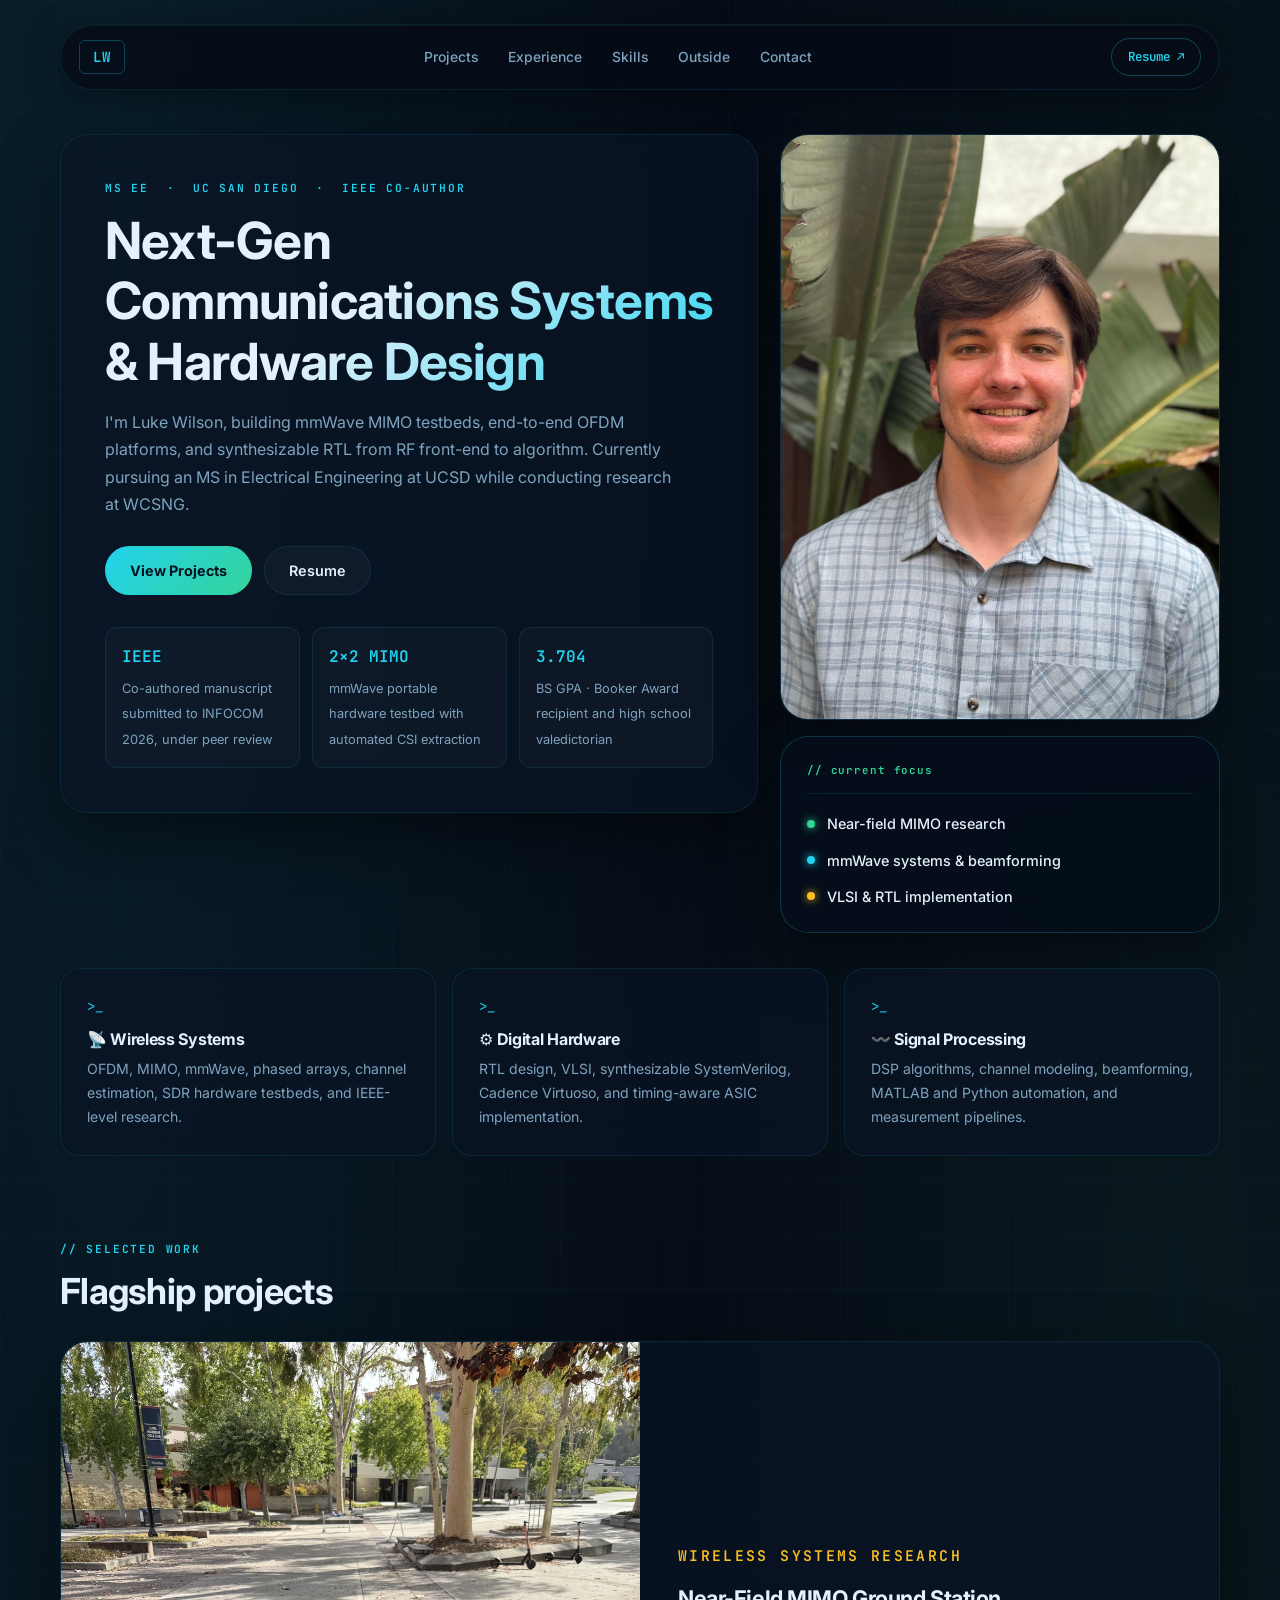
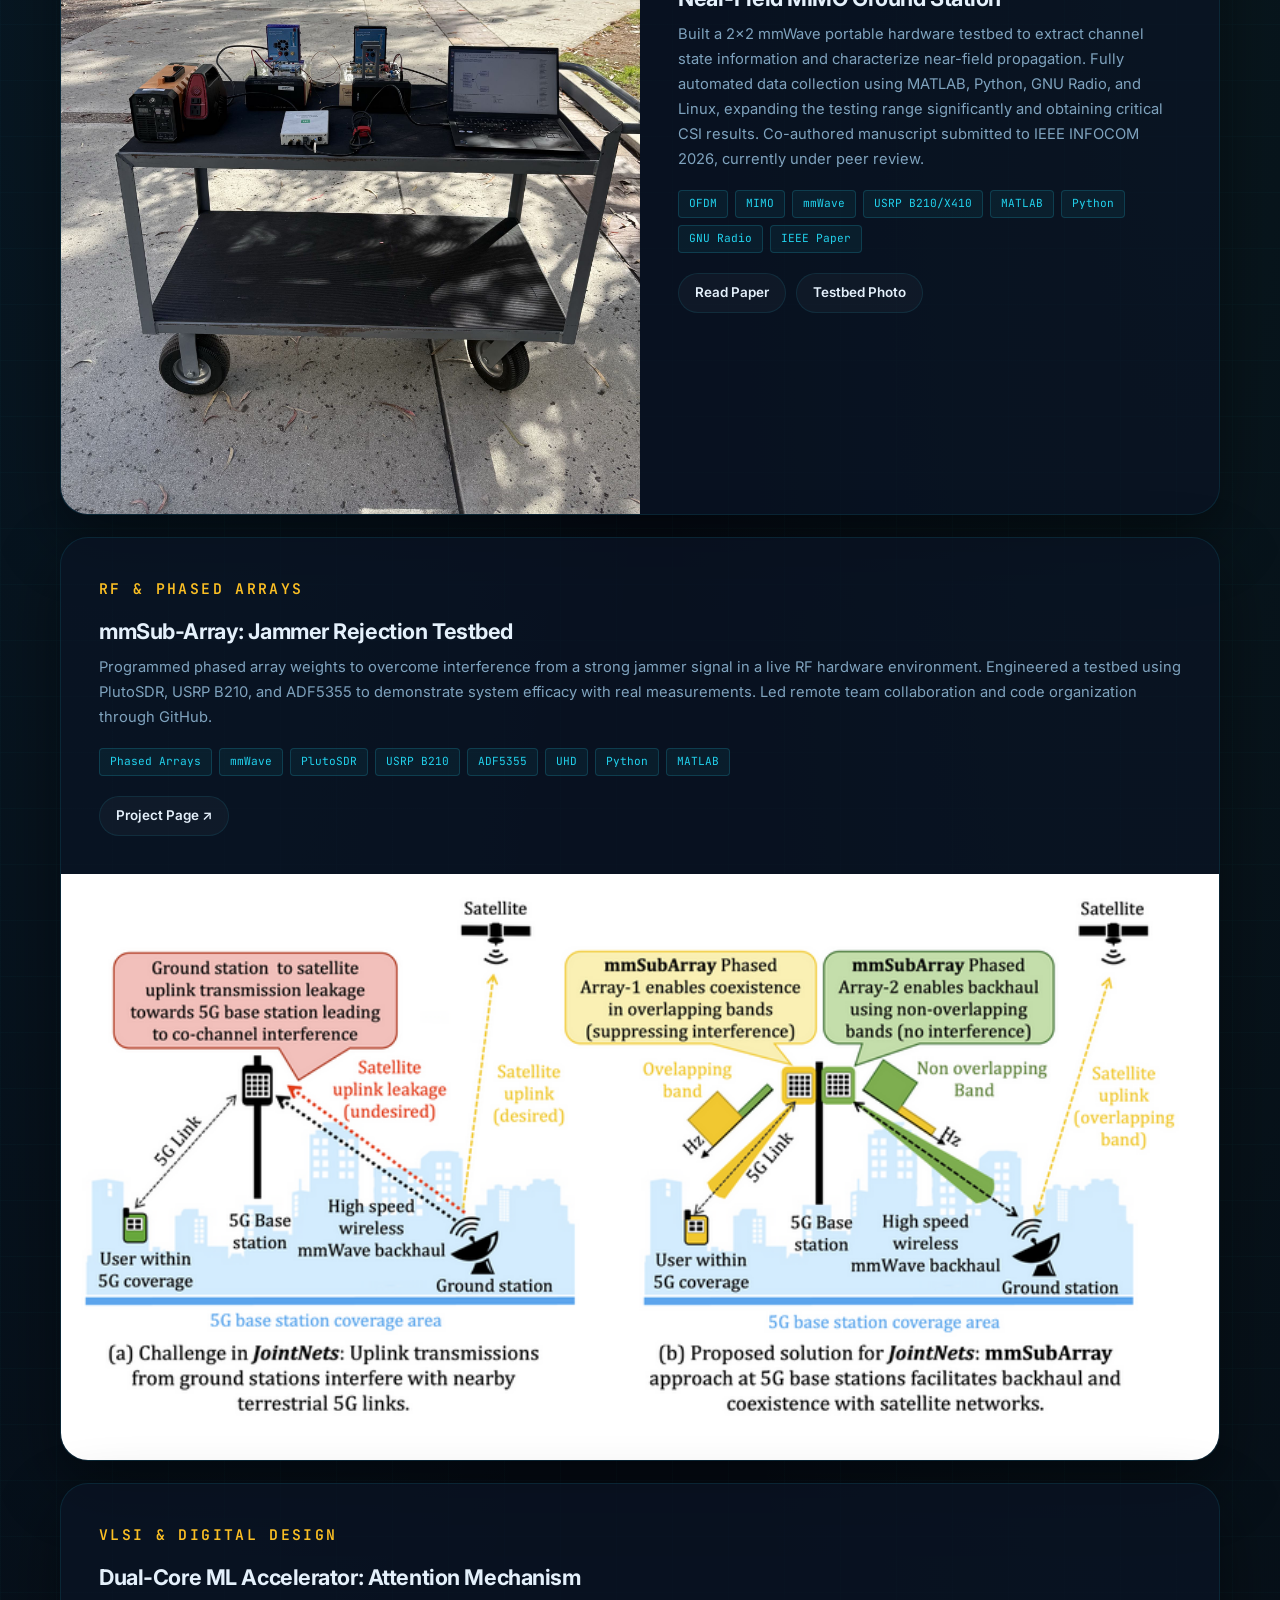
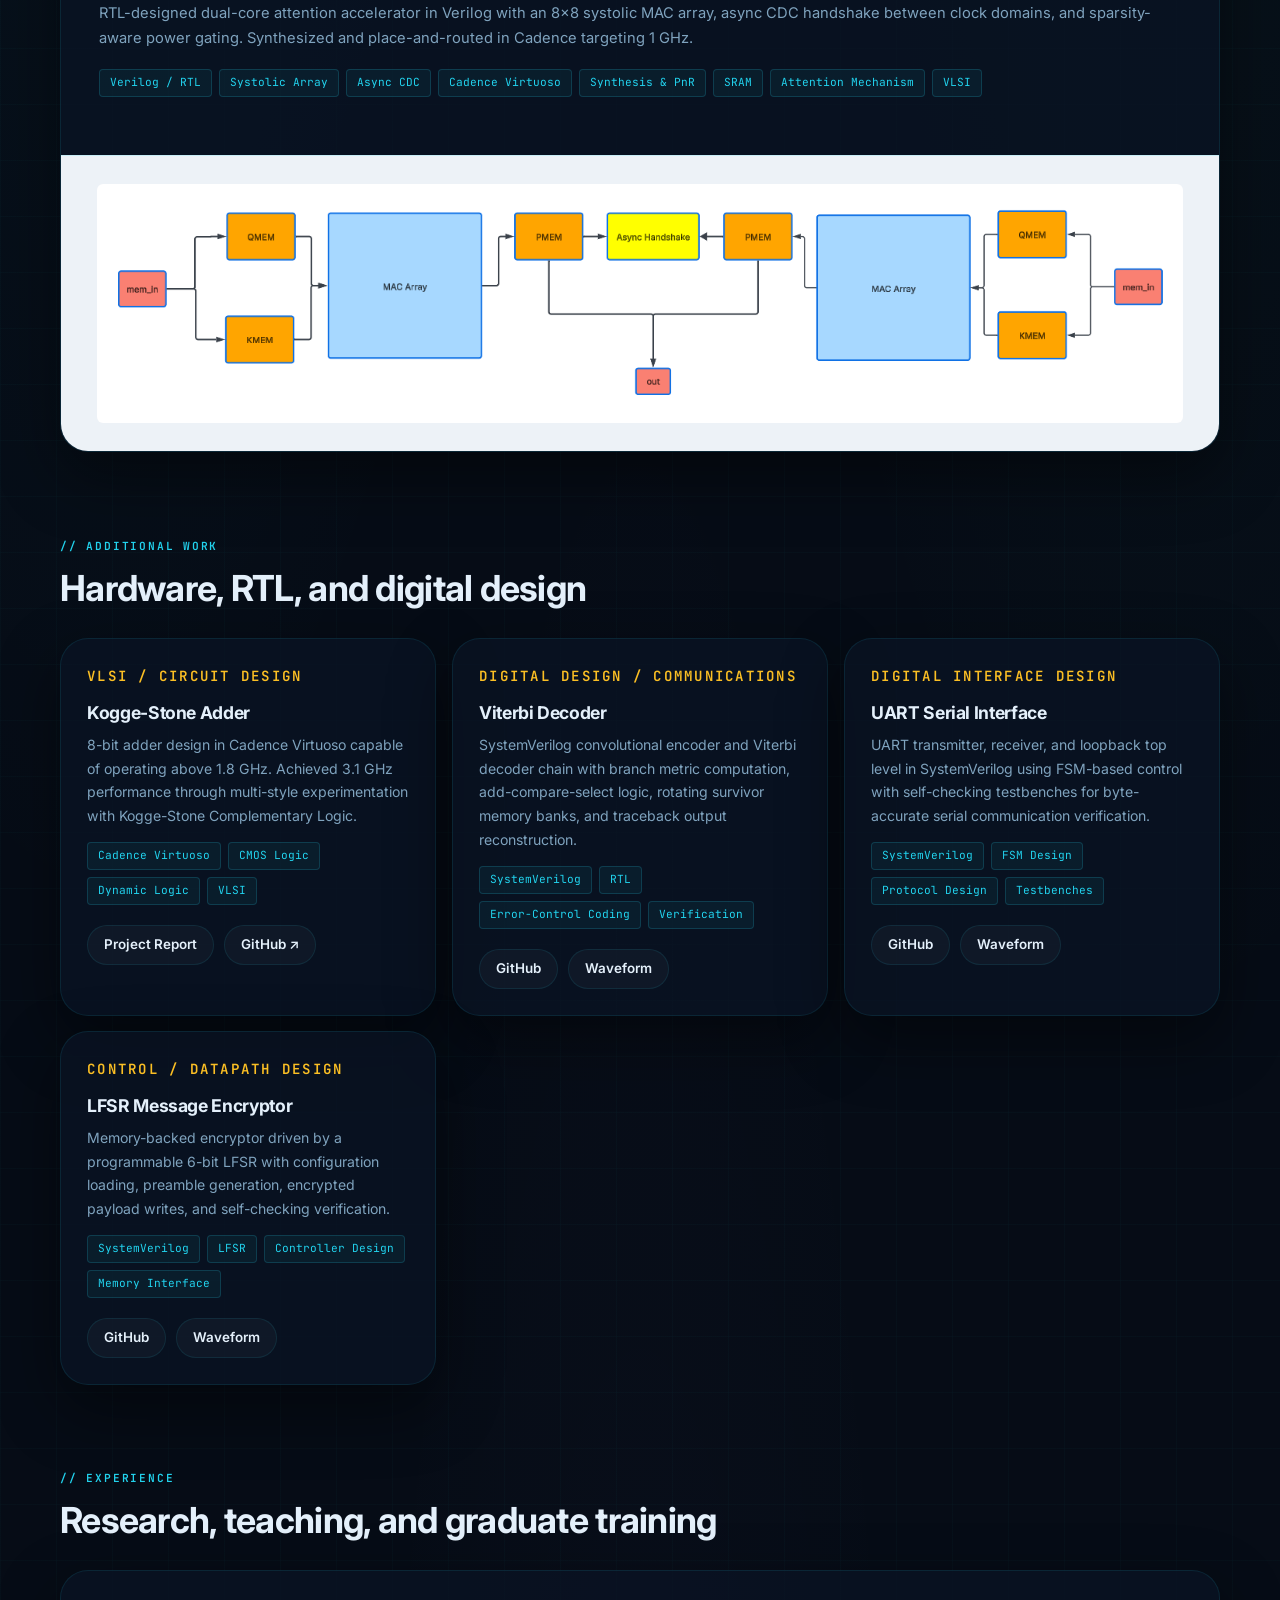
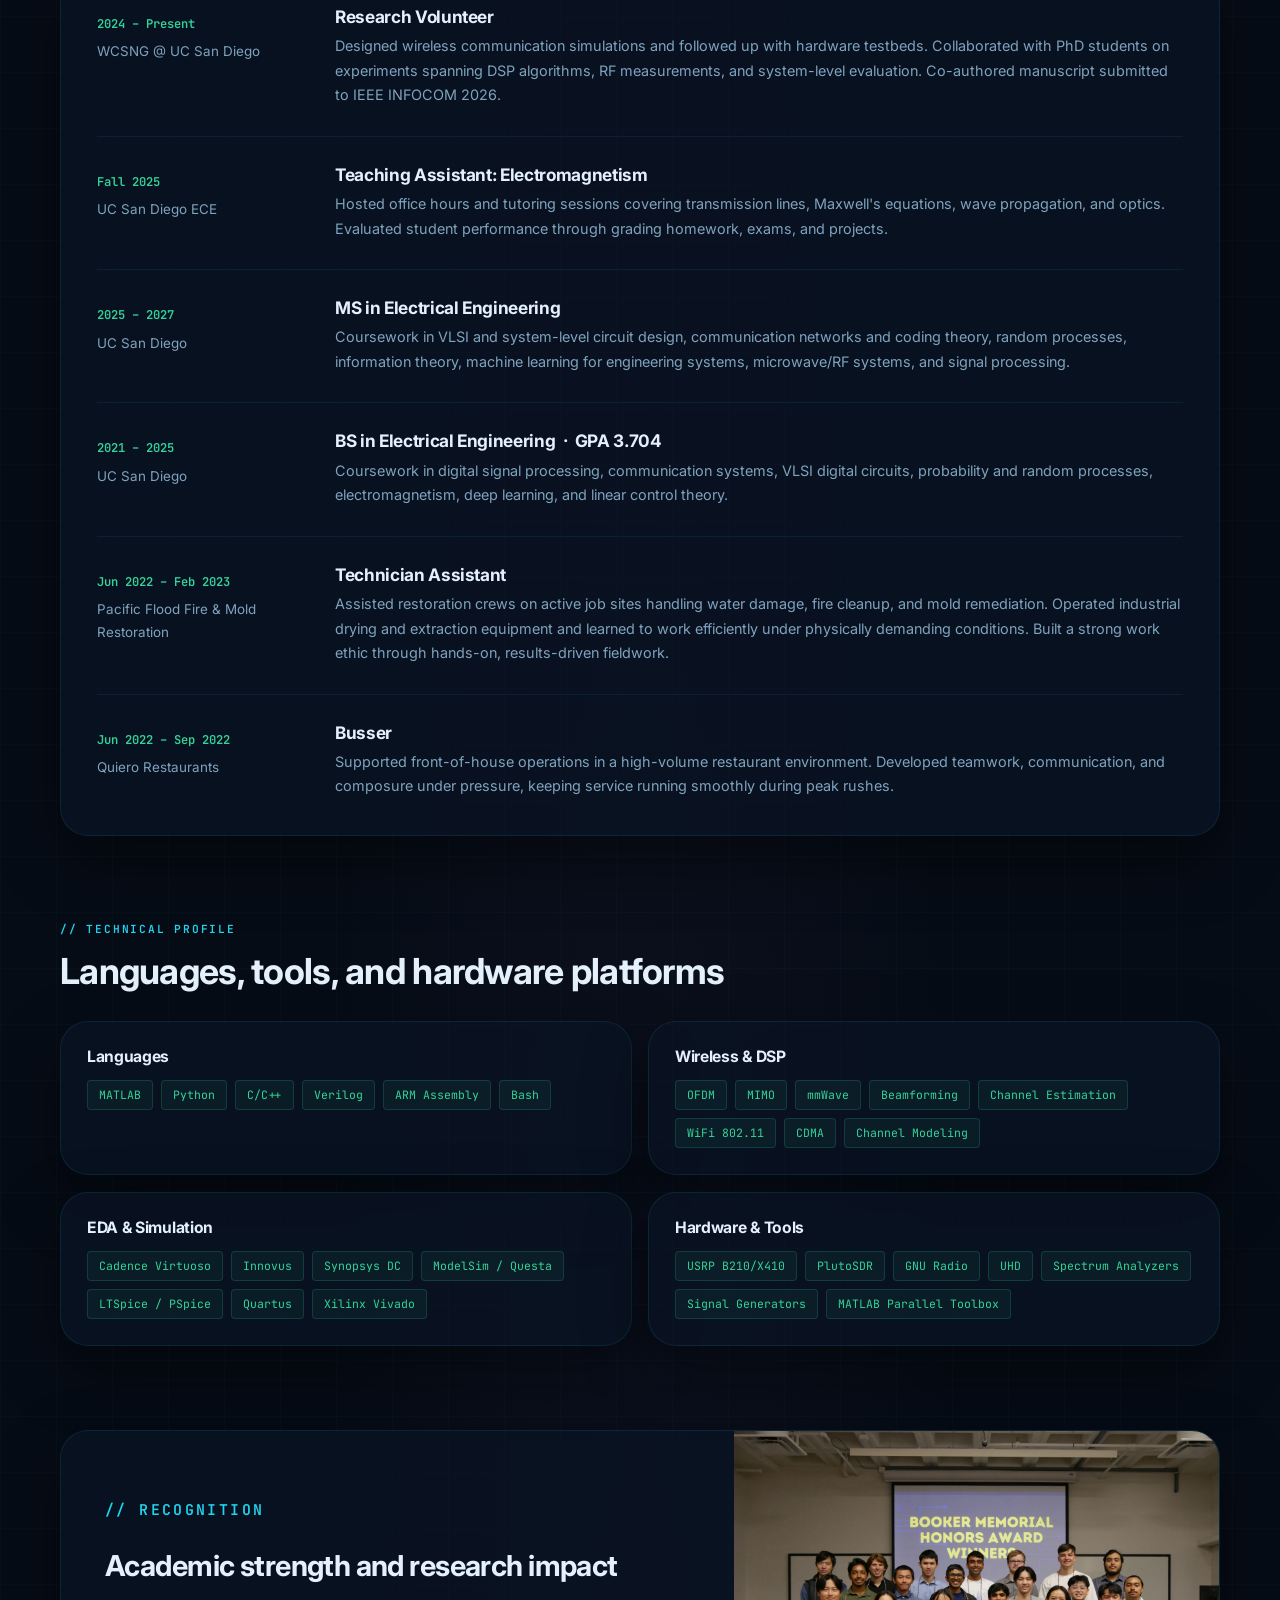
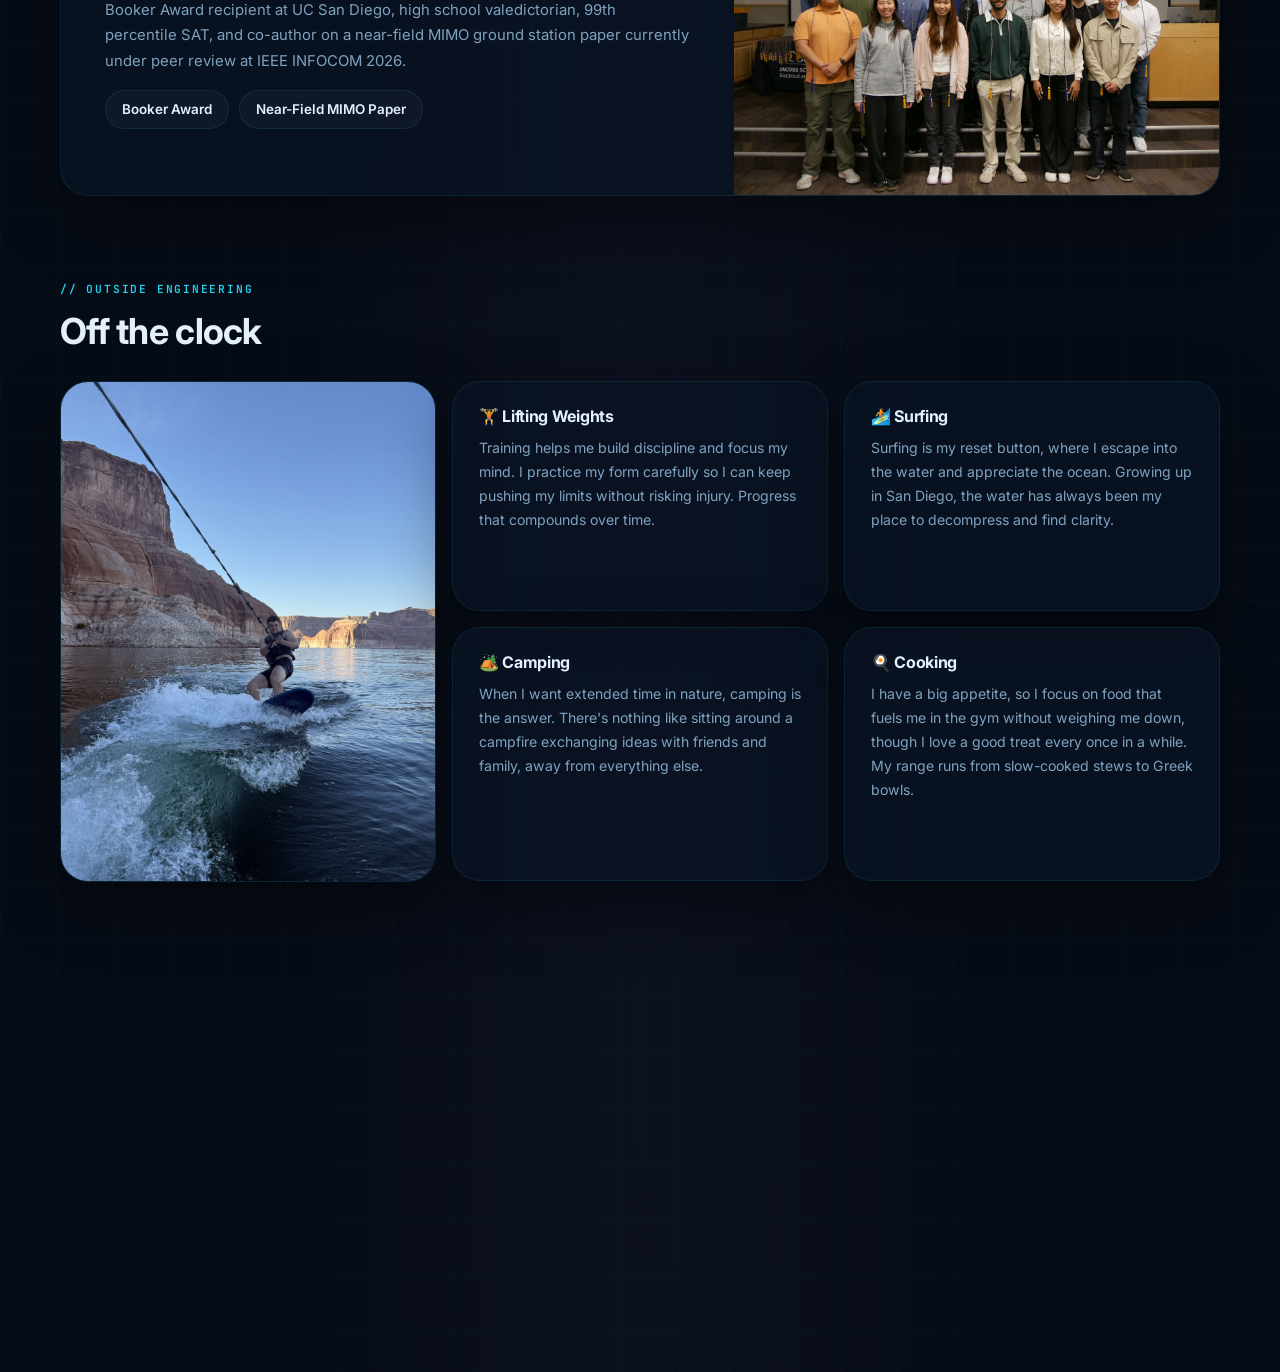
==== index.html @ 9d7f1da1 "Add emojis to hobby and focus strip section headings" ====
<!DOCTYPE html>
<html lang="en">
  <head>
    <meta charset="UTF-8" />
    <meta name="viewport" content="width=device-width, initial-scale=1.0, viewport-fit=cover" />
    <title>Luke Wilson — Wireless Systems &amp; Hardware Engineering</title>
    <meta
      name="description"
      content="Luke Wilson, MS EE at UC San Diego. Near-field MIMO research, mmWave hardware testbeds, RTL design, and IEEE INFOCOM co-author."
    />
    <!-- Open Graph / iMessage / Social preview -->
    <meta property="og:type"         content="website" />
    <meta property="og:url"          content="https://lukepwilson.github.io/" />
    <meta property="og:title"        content="Luke Wilson — Wireless Systems &amp; Hardware Engineering" />
    <meta property="og:description"  content="MS EE at UC San Diego. Near-field MIMO research, mmWave hardware testbeds, IEEE INFOCOM co-author, and RTL design." />
    <meta property="og:image"        content="https://lukepwilson.github.io/images/og-banner.png" />
    <meta property="og:image:width"  content="1200" />
    <meta property="og:image:height" content="630" />
    <meta property="og:image:alt"    content="Luke Wilson — Wireless Systems & Hardware Engineering" />
    <!-- Twitter / X card -->
    <meta name="twitter:card"        content="summary_large_image" />
    <meta name="twitter:title"       content="Luke Wilson — Wireless Systems &amp; Hardware Engineering" />
    <meta name="twitter:description" content="MS EE at UC San Diego. Near-field MIMO research, mmWave hardware testbeds, IEEE INFOCOM co-author, and RTL design." />
    <meta name="twitter:image"       content="https://lukepwilson.github.io/images/og-banner.png" />

    <link rel="preconnect" href="https://fonts.googleapis.com" />
    <link rel="preconnect" href="https://fonts.gstatic.com" crossorigin />
    <link
      href="https://fonts.googleapis.com/css2?family=Inter:wght@300;400;500;600;700;800&family=JetBrains+Mono:wght@400;500;600&display=swap"
      rel="stylesheet"
    />
    <link rel="stylesheet" href="styles.css" />
  </head>
  <body>
    <div class="page-shell">

      <!-- NAV -->
      <header class="site-header">
        <a class="brand" href="#top">LW</a>
        <nav class="site-nav" aria-label="Primary">
          <a href="#projects">Projects</a>
          <a href="#experience">Experience</a>
          <a href="#skills">Skills</a>
          <a href="#life">Outside</a>
          <a href="#contact">Contact</a>
        </nav>
        <a class="nav-cta" href="resumes/Luke-Peter-Wilson.pdf" target="_blank">Resume ↗</a>
      </header>

      <main id="top">

        <!-- HERO -->
        <section class="hero">
          <div class="hero-copy reveal reveal-left">
            <p class="eyebrow">MS EE &nbsp;·&nbsp; UC San Diego &nbsp;·&nbsp; IEEE Co-Author</p>
            <h1>Next-Gen Communications Systems &amp; Hardware Design</h1>
            <p class="hero-text">
              I'm Luke Wilson, building mmWave MIMO testbeds, end-to-end OFDM platforms,
              and synthesizable RTL from RF front-end to algorithm. Currently pursuing an
              MS in Electrical Engineering at UCSD while conducting research at WCSNG.
            </p>
            <div class="hero-actions">
              <a class="button button-primary" href="#projects">View Projects</a>
              <a class="button button-outline" href="resumes/Luke-Peter-Wilson.pdf" target="_blank">Resume</a>
            </div>
            <ul class="hero-metrics" aria-label="Highlights">
              <li>
                <strong>IEEE</strong>
                <span>Co-authored manuscript submitted to INFOCOM 2026, under peer review</span>
              </li>
              <li>
                <strong>2×2 MIMO</strong>
                <span>mmWave portable hardware testbed with automated CSI extraction</span>
              </li>
              <li>
                <strong>3.704</strong>
                <span>BS GPA · Booker Award recipient and high school valedictorian</span>
              </li>
            </ul>
          </div>

          <div class="hero-visual">
            <figure class="portrait-card reveal reveal-right">
              <img src="images/nice_headshot.jpg" alt="Luke Wilson" />
            </figure>
            <div class="hero-status-card reveal reveal-right" style="transition-delay:120ms">
              <p class="status-label">// current focus</p>
              <ul>
                <li><span class="dot dot-green"></span>Near-field MIMO research</li>
                <li><span class="dot dot-cyan"></span>mmWave systems &amp; beamforming</li>
                <li><span class="dot dot-amber"></span>VLSI &amp; RTL implementation</li>
              </ul>
            </div>
          </div>
        </section>

        <!-- FOCUS STRIP -->
        <section class="focus-strip" aria-label="Focus areas">
          <article class="reveal">
            <p class="focus-icon">&gt;_</p>
            <h3>📡 Wireless Systems</h3>
            <p>OFDM, MIMO, mmWave, phased arrays, channel estimation, SDR hardware testbeds, and IEEE-level research.</p>
          </article>
          <article class="reveal" style="transition-delay:80ms">
            <p class="focus-icon">&gt;_</p>
            <h3>⚙️ Digital Hardware</h3>
            <p>RTL design, VLSI, synthesizable SystemVerilog, Cadence Virtuoso, and timing-aware ASIC implementation.</p>
          </article>
          <article class="reveal" style="transition-delay:160ms">
            <p class="focus-icon">&gt;_</p>
            <h3>〰️ Signal Processing</h3>
            <p>DSP algorithms, channel modeling, beamforming, MATLAB and Python automation, and measurement pipelines.</p>
          </article>
        </section>

        <!-- FEATURED PROJECTS -->
        <section class="section-block" id="projects">
          <div class="section-heading reveal">
            <p class="eyebrow">// selected work</p>
            <h2>Flagship projects</h2>
          </div>

          <article class="project-featured reveal reveal-left">
            <figure class="project-media">
              <img src="images/2x2-mimo.jpg" alt="2×2 mmWave MIMO near-field ground station testbed" />
            </figure>
            <div class="project-copy">
              <p class="project-type">Wireless Systems Research</p>
              <h3>Near-Field MIMO Ground Station</h3>
              <p>
                Built a 2×2 mmWave portable hardware testbed to extract channel state
                information and characterize near-field propagation. Fully automated
                data collection using MATLAB, Python, GNU Radio, and Linux, expanding
                the testing range significantly and obtaining critical CSI results.
                Co-authored manuscript submitted to IEEE INFOCOM 2026, currently under
                peer review.
              </p>
              <ul class="tag-list">
                <li>OFDM</li>
                <li>MIMO</li>
                <li>mmWave</li>
                <li>USRP B210/X410</li>
                <li>MATLAB</li>
                <li>Python</li>
                <li>GNU Radio</li>
                <li>IEEE Paper</li>
              </ul>
              <div class="link-row">
                <a href="project_files/2508.09374v1.pdf">Read Paper</a>
                <a href="images/ofdm_testbed.jpg">Testbed Photo</a>
              </div>
            </div>
          </article>

          <article class="project-featured project-stacked reveal reveal-right">
            <div class="project-copy">
              <p class="project-type">RF &amp; Phased Arrays</p>
              <h3>mmSub-Array: Jammer Rejection Testbed</h3>
              <p>
                Programmed phased array weights to overcome interference from a strong
                jammer signal in a live RF hardware environment. Engineered a testbed
                using PlutoSDR, USRP B210, and ADF5355 to demonstrate system efficacy
                with real measurements. Led remote team collaboration and code
                organization through GitHub.
              </p>
              <ul class="tag-list">
                <li>Phased Arrays</li>
                <li>mmWave</li>
                <li>PlutoSDR</li>
                <li>USRP B210</li>
                <li>ADF5355</li>
                <li>UHD</li>
                <li>Python</li>
                <li>MATLAB</li>
              </ul>
              <div class="link-row">
                <a href="https://wcsng.ucsd.edu/mmsubarray/" target="_blank">Project Page ↗</a>
              </div>
            </div>
            <figure class="project-media">
              <img src="images/mmsubarray.png" alt="mmSub-Array phased array hardware testbed" />
            </figure>
          </article>

          <article class="project-featured project-stacked reveal reveal-left">
            <div class="project-copy">
              <p class="project-type">VLSI &amp; Digital Design</p>
              <h3>Dual-Core ML Accelerator: Attention Mechanism</h3>
              <p>
                RTL-designed dual-core attention accelerator in Verilog with an 8×8 systolic
                MAC array, async CDC handshake between clock domains, and sparsity-aware power
                gating. Synthesized and place-and-routed in Cadence targeting 1 GHz.
              </p>
              <ul class="tag-list">
                <li>Verilog / RTL</li>
                <li>Systolic Array</li>
                <li>Async CDC</li>
                <li>Cadence Virtuoso</li>
                <li>Synthesis &amp; PnR</li>
                <li>SRAM</li>
                <li>Attention Mechanism</li>
                <li>VLSI</li>
              </ul>
            </div>
            <figure class="project-media diagram">
              <img src="images/ml-accel-flow.png" alt="Dual-core ML accelerator block diagram showing MAC arrays, QMEM, KMEM, PMEM, and async handshake CDC" />
            </figure>
          </article>
        </section>

        <!-- MORE PROJECTS -->
        <section class="section-block" id="other-projects">
          <div class="section-heading reveal">
            <p class="eyebrow">// additional work</p>
            <h2>Hardware, RTL, and digital design</h2>
          </div>
          <div class="project-grid">

            <article class="project-card reveal">
              <p class="project-type">VLSI / Circuit Design</p>
              <h3>Kogge-Stone Adder</h3>
              <p>
                8-bit adder design in Cadence Virtuoso capable of operating above
                1.8 GHz. Achieved 3.1 GHz performance through multi-style
                experimentation with Kogge-Stone Complementary Logic.
              </p>
              <ul class="tag-list">
                <li>Cadence Virtuoso</li>
                <li>CMOS Logic</li>
                <li>Dynamic Logic</li>
                <li>VLSI</li>
              </ul>
              <div class="link-row">
                <a href="project_files/Project_report_ece165.pdf">Project Report</a>
                <a href="https://github.com/lukepwilson/ks-adder">GitHub ↗</a>
              </div>
            </article>

            <article class="project-card reveal" style="transition-delay:40ms">
              <p class="project-type">Digital Design / Communications</p>
              <h3>Viterbi Decoder</h3>
              <p>
                SystemVerilog convolutional encoder and Viterbi decoder chain with
                branch metric computation, add-compare-select logic, rotating
                survivor memory banks, and traceback output reconstruction.
              </p>
              <ul class="tag-list">
                <li>SystemVerilog</li>
                <li>RTL</li>
                <li>Error-Control Coding</li>
                <li>Verification</li>
              </ul>
              <div class="link-row">
                <a href="https://github.com/lukepwilson/Viterbi-Decoder">GitHub</a>
                <a href="images/viterbi_decoder_waveform.png">Waveform</a>
              </div>
            </article>

            <article class="project-card reveal">
              <p class="project-type">Digital Interface Design</p>
              <h3>UART Serial Interface</h3>
              <p>
                UART transmitter, receiver, and loopback top level in SystemVerilog
                using FSM-based control with self-checking testbenches for
                byte-accurate serial communication verification.
              </p>
              <ul class="tag-list">
                <li>SystemVerilog</li>
                <li>FSM Design</li>
                <li>Protocol Design</li>
                <li>Testbenches</li>
              </ul>
              <div class="link-row">
                <a href="https://github.com/lukepwilson/UART-project">GitHub</a>
                <a href="images/uart_serial_interface_waveform.png">Waveform</a>
              </div>
            </article>

            <article class="project-card reveal" style="transition-delay:80ms">
              <p class="project-type">Control / Datapath Design</p>
              <h3>LFSR Message Encryptor</h3>
              <p>
                Memory-backed encryptor driven by a programmable 6-bit LFSR with
                configuration loading, preamble generation, encrypted payload
                writes, and self-checking verification.
              </p>
              <ul class="tag-list">
                <li>SystemVerilog</li>
                <li>LFSR</li>
                <li>Controller Design</li>
                <li>Memory Interface</li>
              </ul>
              <div class="link-row">
                <a href="https://github.com/lukepwilson/lsfr-message-encryptor">GitHub</a>
                <a href="images/lfsr_message_encryptor_waveform.png">Waveform</a>
              </div>
            </article>

          </div>
        </section>

        <!-- EXPERIENCE -->
        <section class="section-block" id="experience">
          <div class="section-heading reveal">
            <p class="eyebrow">// experience</p>
            <h2>Research, teaching, and graduate training</h2>
          </div>
          <div class="timeline-card reveal">

            <article class="timeline-item">
              <div class="timeline-meta">
                <span class="date-badge">2024 – Present</span>
                <p>WCSNG @ UC San Diego</p>
              </div>
              <div class="timeline-body">
                <h3>Research Volunteer</h3>
                <p>
                  Designed wireless communication simulations and followed up with
                  hardware testbeds. Collaborated with PhD students on experiments
                  spanning DSP algorithms, RF measurements, and system-level
                  evaluation. Co-authored manuscript submitted to IEEE INFOCOM 2026.
                </p>
              </div>
            </article>

            <article class="timeline-item">
              <div class="timeline-meta">
                <span class="date-badge">Fall 2025</span>
                <p>UC San Diego ECE</p>
              </div>
              <div class="timeline-body">
                <h3>Teaching Assistant: Electromagnetism</h3>
                <p>
                  Hosted office hours and tutoring sessions covering transmission
                  lines, Maxwell's equations, wave propagation, and optics. Evaluated
                  student performance through grading homework, exams, and projects.
                </p>
              </div>
            </article>

            <article class="timeline-item">
              <div class="timeline-meta">
                <span class="date-badge">2025 – 2027</span>
                <p>UC San Diego</p>
              </div>
              <div class="timeline-body">
                <h3>MS in Electrical Engineering</h3>
                <p>
                  Coursework in VLSI and system-level circuit design, communication
                  networks and coding theory, random processes, information theory,
                  machine learning for engineering systems, microwave/RF systems,
                  and signal processing.
                </p>
              </div>
            </article>

            <article class="timeline-item">
              <div class="timeline-meta">
                <span class="date-badge">2021 – 2025</span>
                <p>UC San Diego</p>
              </div>
              <div class="timeline-body">
                <h3>BS in Electrical Engineering &nbsp;·&nbsp; GPA 3.704</h3>
                <p>
                  Coursework in digital signal processing, communication systems,
                  VLSI digital circuits, probability and random processes,
                  electromagnetism, deep learning, and linear control theory.
                </p>
              </div>
            </article>

            <article class="timeline-item">
              <div class="timeline-meta">
                <span class="date-badge">Jun 2022 – Feb 2023</span>
                <p>Pacific Flood Fire &amp; Mold Restoration</p>
              </div>
              <div class="timeline-body">
                <h3>Technician Assistant</h3>
                <p>
                  Assisted restoration crews on active job sites handling water
                  damage, fire cleanup, and mold remediation. Operated industrial
                  drying and extraction equipment and learned to work efficiently
                  under physically demanding conditions. Built a strong work ethic
                  through hands-on, results-driven fieldwork.
                </p>
              </div>
            </article>

            <article class="timeline-item">
              <div class="timeline-meta">
                <span class="date-badge">Jun 2022 – Sep 2022</span>
                <p>Quiero Restaurants</p>
              </div>
              <div class="timeline-body">
                <h3>Busser</h3>
                <p>
                  Supported front-of-house operations in a high-volume restaurant
                  environment. Developed teamwork, communication, and composure
                  under pressure, keeping service running smoothly during peak
                  rushes.
                </p>
              </div>
            </article>

          </div>
        </section>

        <!-- SKILLS -->
        <section class="section-block" id="skills">
          <div class="section-heading reveal">
            <p class="eyebrow">// technical profile</p>
            <h2>Languages, tools, and hardware platforms</h2>
          </div>
          <div class="skills-grid">

            <article class="skill-card reveal">
              <h3>Languages</h3>
              <div class="skill-tags">
                <span>MATLAB</span>
                <span>Python</span>
                <span>C/C++</span>
                <span>Verilog</span>
                <span>ARM Assembly</span>
                <span>Bash</span>
              </div>
            </article>

            <article class="skill-card reveal" style="transition-delay:80ms">
              <h3>Wireless &amp; DSP</h3>
              <div class="skill-tags">
                <span>OFDM</span>
                <span>MIMO</span>
                <span>mmWave</span>
                <span>Beamforming</span>
                <span>Channel Estimation</span>
                <span>WiFi 802.11</span>
                <span>CDMA</span>
                <span>Channel Modeling</span>
              </div>
            </article>

            <article class="skill-card reveal">
              <h3>EDA &amp; Simulation</h3>
              <div class="skill-tags">
                <span>Cadence Virtuoso</span>
                <span>Innovus</span>
                <span>Synopsys DC</span>
                <span>ModelSim / Questa</span>
                <span>LTSpice / PSpice</span>
                <span>Quartus</span>
                <span>Xilinx Vivado</span>
              </div>
            </article>

            <article class="skill-card reveal" style="transition-delay:80ms">
              <h3>Hardware &amp; Tools</h3>
              <div class="skill-tags">
                <span>USRP B210/X410</span>
                <span>PlutoSDR</span>
                <span>GNU Radio</span>
                <span>UHD</span>
                <span>Spectrum Analyzers</span>
                <span>Signal Generators</span>
                <span>MATLAB Parallel Toolbox</span>
              </div>
            </article>

          </div>
        </section>

        <!-- CREDENTIALS -->
        <section class="section-block">
          <div class="credentials-card reveal">
            <div class="credentials-copy">
              <p class="eyebrow">// recognition</p>
              <h2>Academic strength and research impact</h2>
              <p>
                Booker Award recipient at UC San Diego, high school valedictorian,
                99th percentile SAT, and co-author on a near-field MIMO ground station
                paper currently under peer review at IEEE INFOCOM 2026.
              </p>
              <div class="link-row">
                <a href="https://www.ece.ucsd.edu/undergraduate/booker-award">Booker Award</a>
                <a href="project_files/2508.09374v1.pdf">Near-Field MIMO Paper</a>
              </div>
            </div>
            <figure class="credentials-image">
              <img src="images/booker_award.jpg" alt="Luke Wilson receiving the Booker Award" />
            </figure>
          </div>
        </section>

        <!-- OUTSIDE -->
        <section class="section-block" id="life">
          <div class="section-heading reveal">
            <p class="eyebrow">// outside engineering</p>
            <h2>Off the clock</h2>
          </div>
          <div class="life-grid">
            <article class="life-card life-card-image reveal">
              <img src="images/photo_having_fun.jpg" alt="Luke Wilson outside the lab" />
            </article>
            <article class="life-card reveal">
              <h3>🏋️ Lifting Weights</h3>
              <p>
                Training helps me build discipline and focus my mind. I practice
                my form carefully so I can keep pushing my limits without risking
                injury. Progress that compounds over time.
              </p>
            </article>
            <article class="life-card reveal" style="transition-delay:60ms">
              <h3>🏄 Surfing</h3>
              <p>
                Surfing is my reset button, where I escape into the water and
                appreciate the ocean. Growing up in San Diego, the water has
                always been my place to decompress and find clarity.
              </p>
            </article>
            <article class="life-card reveal">
              <h3>🏕️ Camping</h3>
              <p>
                When I want extended time in nature, camping is the answer.
                There's nothing like sitting around a campfire exchanging ideas
                with friends and family, away from everything else.
              </p>
            </article>
            <article class="life-card reveal" style="transition-delay:60ms">
              <h3>🍳 Cooking</h3>
              <p>
                I have a big appetite, so I focus on food that fuels me in the
                gym without weighing me down, though I love a good treat every
                once in a while. My range runs from slow-cooked stews to Greek bowls.
              </p>
            </article>
          </div>
        </section>

        <!-- CONTACT -->
        <section class="section-block" id="contact">
          <div class="contact-card reveal">
            <div class="contact-copy">
              <p class="eyebrow">// contact</p>
              <h2>Let's build next-generation wireless hardware.</h2>
              <p>
                Looking for opportunities in wireless systems, RF, digital design,
                RTL, and verification. Open to research roles, internships, and
                full-time positions.
              </p>
            </div>
            <div class="contact-links">
              <a href="mailto:lukepeterwilson26@gmail.com">lukepeterwilson26@gmail.com</a>
              <a href="https://github.com/lukepwilson" target="_blank">GitHub ↗</a>
              <a href="https://www.linkedin.com/in/luke-wilson-33718b238/" target="_blank">LinkedIn ↗</a>
            </div>
          </div>
        </section>

      </main>
    </div>

    <script>
      // Open all non-anchor links in a new tab
      document.querySelectorAll('a[href]').forEach((a) => {
        if (!a.getAttribute('href').startsWith('#')) {
          a.setAttribute('target', '_blank');
          a.setAttribute('rel', 'noopener noreferrer');
        }
      });
    </script>

    <script>
      // Respect prefers-reduced-motion
      const prefersReduced = window.matchMedia('(prefers-reduced-motion: reduce)').matches;
      if (prefersReduced) {
        document.querySelectorAll('.reveal').forEach((el) => el.classList.add('visible'));
      } else {
        const obs = new IntersectionObserver(
          (entries) => {
            entries.forEach((e) => {
              if (e.isIntersecting) {
                e.target.classList.add('visible');
                obs.unobserve(e.target);
              }
            });
          },
          { threshold: 0.07, rootMargin: '0px 0px -40px 0px' }
        );
        document.querySelectorAll('.reveal').forEach((el) => obs.observe(el));
      }
    </script>
  </body>
</html>
---- styles.css ----
/* ============================================================
   DESIGN TOKENS
   ============================================================ */
:root {
  --bg:             #060c16;
  --bg-alt:         #080f1c;
  --surface:        rgba(11, 20, 36, 0.72);
  --surface-raised: rgba(14, 26, 48, 0.92);
  --border:         rgba(34, 211, 238, 0.1);
  --border-hover:   rgba(34, 211, 238, 0.3);
  --text:           #e4f0fb;
  --muted:          #7fa3be;
  --cyan:           #22d3ee;
  --green:          #34d399;
  --amber:          #fbbf24;
  --radius-xl:      28px;
  --radius-lg:      20px;
  --radius-md:      12px;
  --shadow:         0 24px 64px rgba(0, 0, 0, 0.45);
  --glow-cyan:      0 0 28px rgba(34, 211, 238, 0.18);
}

/* ============================================================
   BASE
   ============================================================ */
*, *::before, *::after { box-sizing: border-box; margin: 0; padding: 0; }

html {
  scroll-behavior: smooth;
  /* iOS Safari smooth scroll support */
  -webkit-overflow-scrolling: touch;
  overflow-x: hidden;          /* prevent horizontal bleed from reveal animations */
}

body {
  color: var(--text);
  font-family: 'Inter', 'Segoe UI', system-ui, sans-serif;
  font-size: 16px;
  line-height: 1.6;
  background-color: var(--bg);
  background-image:
    linear-gradient(rgba(34, 211, 238, 0.022) 1px, transparent 1px),
    linear-gradient(90deg, rgba(34, 211, 238, 0.022) 1px, transparent 1px),
    radial-gradient(ellipse at 8% 0%,   rgba(34, 211, 238, 0.09) 0%, transparent 38%),
    radial-gradient(ellipse at 92% 18%, rgba(52, 211, 153, 0.06) 0%, transparent 32%),
    radial-gradient(ellipse at 50% 96%, rgba(167, 139, 250, 0.04) 0%, transparent 38%);
  background-size: 56px 56px, 56px 56px, 100% 100%, 100% 100%, 100% 100%;
  min-height: 100vh;
  min-height: 100dvh;
  /* iPhone: disable callout and highlight on tap */
  -webkit-tap-highlight-color: transparent;
  -webkit-touch-callout: none;
  overflow-x: hidden;
}

img { display: block; max-width: 100%; }
a   { color: inherit; text-decoration: none; }

/* ============================================================
   LAYOUT
   ============================================================ */
.page-shell {
  width: min(1160px, calc(100% - 32px));
  margin: 0 auto;
  padding: 24px 0 88px;
  /* iPhone notch / Dynamic Island safe areas */
  padding-left: max(0px, env(safe-area-inset-left));
  padding-right: max(0px, env(safe-area-inset-right));
  padding-bottom: max(88px, calc(88px + env(safe-area-inset-bottom)));
}

.section-block { margin-bottom: 84px; }

/* ============================================================
   SCROLL REVEAL
   ============================================================ */
.reveal {
  opacity: 0;
  transform: translateY(32px) scale(0.97);
  transition: opacity 0.6s cubic-bezier(0.22, 1, 0.36, 1),
              transform 0.6s cubic-bezier(0.22, 1, 0.36, 1);
  will-change: opacity, transform;
}
.reveal.visible {
  opacity: 1;
  transform: translateY(0) scale(1);
}
/* Directional variants */
.reveal.reveal-left {
  transform: translateX(-36px) translateY(12px) scale(0.97);
}
.reveal.reveal-right {
  transform: translateX(36px) translateY(12px) scale(0.97);
}
.reveal.reveal-left.visible,
.reveal.reveal-right.visible {
  transform: translateX(0) translateY(0) scale(1);
}

/* ============================================================
   NAVBAR
   ============================================================ */
.site-header {
  position: -webkit-sticky;
  position: sticky;
  top: 16px;
  z-index: 100;
  display: flex;
  align-items: center;
  justify-content: space-between;
  padding: 11px 18px;
  margin-bottom: 44px;
  background: rgba(6, 12, 22, 0.82);
  border: 1px solid var(--border);
  border-radius: 999px;
  backdrop-filter: blur(22px);
  -webkit-backdrop-filter: blur(22px);
  box-shadow: 0 8px 36px rgba(0, 0, 0, 0.35), inset 0 1px 0 rgba(255,255,255,0.04);
}

.brand {
  font-family: 'JetBrains Mono', monospace;
  font-size: 0.88rem;
  font-weight: 600;
  color: var(--cyan);
  letter-spacing: 0.08em;
  padding: 5px 13px;
  border: 1px solid rgba(34, 211, 238, 0.28);
  border-radius: 6px;
  transition: background 180ms, box-shadow 180ms;
}
.brand:hover {
  background: rgba(34, 211, 238, 0.08);
  box-shadow: var(--glow-cyan);
}

.site-nav { display: flex; gap: 2px; }

.site-nav a {
  color: var(--muted);
  font-size: 0.87rem;
  font-weight: 500;
  padding: 10px 14px;         /* 44px touch height via flex alignment */
  border-radius: 999px;
  transition: color 160ms, background 160ms;
}
.site-nav a:hover {
  color: var(--text);
  background: rgba(255, 255, 255, 0.06);
}

.nav-cta {
  font-family: 'JetBrains Mono', monospace;
  font-size: 0.78rem;
  font-weight: 600;
  color: var(--cyan);
  padding: 8px 16px;
  border: 1px solid rgba(34, 211, 238, 0.3);
  border-radius: 999px;
  transition: background 180ms, box-shadow 180ms;
}
.nav-cta:hover {
  background: rgba(34, 211, 238, 0.08);
  box-shadow: var(--glow-cyan);
}

/* ============================================================
   TYPOGRAPHY
   ============================================================ */
h1, h2, h3 {
  font-weight: 700;
  line-height: 1.12;
  letter-spacing: -0.02em;
}

h1 {
  font-size: clamp(2.2rem, 4vw, 3.8rem);
  line-height: 1.18;          /* more air between wrapped lines */
  letter-spacing: -0.015em;
  color: var(--text);
}
h2 { font-size: clamp(1.7rem, 2.8vw, 2.6rem); color: var(--text); }
h3 { font-size: 1.15rem; color: var(--text); margin-bottom: 10px; }

p { color: var(--muted); line-height: 1.7; }

.eyebrow {
  font-family: 'JetBrains Mono', monospace;
  font-size: 0.7rem;
  font-weight: 600;
  letter-spacing: 0.16em;
  text-transform: uppercase;
  color: var(--cyan);
  margin-bottom: 12px;
}

/* ============================================================
   HERO
   ============================================================ */
.hero {
  display: grid;
  grid-template-columns: 1.35fr 0.85fr;
  gap: 22px;
  align-items: start;
  margin-bottom: 36px;
}

.hero-copy {
  background: var(--surface);
  border: 1px solid var(--border);
  border-radius: var(--radius-xl);
  backdrop-filter: blur(20px);
  padding: 44px;
  box-shadow: var(--shadow);
  min-width: 0;          /* prevents title from overflowing into the photo column */
  overflow: hidden;
}

.hero-visual {
  min-width: 0;
}

.hero-copy h1 {
  margin-bottom: 18px;
  background: linear-gradient(140deg, var(--text) 45%, var(--cyan));
  -webkit-background-clip: text;
  -webkit-text-fill-color: transparent;
  background-clip: text;
}

.hero-text {
  font-size: 1rem;
  max-width: 58ch;
  margin-bottom: 28px;
}

.hero-actions {
  display: flex;
  gap: 12px;
  flex-wrap: wrap;
  margin-bottom: 32px;
}

/* Buttons */
.button {
  display: inline-flex;
  align-items: center;
  justify-content: center;
  min-height: 44px;           /* iOS minimum touch target */
  padding: 12px 24px;
  border-radius: 999px;
  font-weight: 600;
  font-size: 0.9rem;
  border: 1px solid transparent;
  transition: transform 180ms, box-shadow 180ms, background 180ms, border-color 180ms;
  cursor: pointer;
  -webkit-appearance: none;
}

.button-primary {
  background: linear-gradient(135deg, var(--cyan), var(--green));
  color: #05111e;
  font-weight: 700;
}
.button-primary:hover {
  box-shadow: 0 0 32px rgba(34, 211, 238, 0.4);
  transform: translateY(-1px);
}

.button-outline {
  color: var(--text);
  border-color: var(--border);
  background: rgba(255, 255, 255, 0.03);
}
.button-outline:hover {
  border-color: var(--border-hover);
  background: rgba(34, 211, 238, 0.06);
  transform: translateY(-1px);
}

/* Hero metrics */
.hero-metrics {
  list-style: none;
  display: grid;
  grid-template-columns: repeat(3, 1fr);
  gap: 12px;
}

.hero-metrics li {
  padding: 16px;
  background: rgba(255, 255, 255, 0.025);
  border: 1px solid var(--border);
  border-radius: var(--radius-md);
}

.hero-metrics strong {
  display: block;
  font-family: 'JetBrains Mono', monospace;
  font-size: 1rem;
  font-weight: 600;
  color: var(--cyan);
  margin-bottom: 5px;
}

.hero-metrics span {
  font-size: 0.8rem;
  color: var(--muted);
  line-height: 1.45;
}

/* Hero visual */
.hero-visual {
  display: grid;
  gap: 16px;
  min-width: 0;
}

.portrait-card {
  border-radius: var(--radius-xl);
  overflow: hidden;
  min-height: 420px;
  background: #0b1b2e;
  border: 1px solid var(--border);
  box-shadow: var(--shadow);
}
.portrait-card img {
  width: 100%;
  height: 100%;
  object-fit: cover;
}

.hero-status-card {
  background: rgba(5, 14, 26, 0.9);
  border: 1px solid rgba(34, 211, 238, 0.2);
  border-radius: var(--radius-xl);
  padding: 24px 26px;
  backdrop-filter: blur(20px);
  box-shadow: var(--shadow);
}

.status-label {
  font-family: 'JetBrains Mono', monospace;
  font-size: 0.68rem;
  font-weight: 600;
  color: var(--green);
  letter-spacing: 0.08em;
  margin-bottom: 18px;
  padding-bottom: 14px;
  border-bottom: 1px solid rgba(34, 211, 238, 0.1);
}

.hero-status-card ul {
  list-style: none;
  display: flex;
  flex-direction: column;
  gap: 13px;
}

.hero-status-card li {
  display: flex;
  align-items: center;
  gap: 12px;
  color: var(--text);
  font-size: 0.9rem;
  font-weight: 500;
}

.dot {
  width: 8px;
  height: 8px;
  border-radius: 50%;
  flex-shrink: 0;
}
.dot-green { background: var(--green); box-shadow: 0 0 8px var(--green); }
.dot-cyan  { background: var(--cyan);  box-shadow: 0 0 8px var(--cyan); }
.dot-amber { background: var(--amber); box-shadow: 0 0 8px var(--amber); }

/* ============================================================
   FOCUS STRIP
   ============================================================ */
.focus-strip {
  display: grid;
  grid-template-columns: repeat(3, 1fr);
  gap: 16px;
  margin-bottom: 84px;
}

.focus-strip article {
  background: var(--surface);
  border: 1px solid var(--border);
  border-radius: var(--radius-lg);
  padding: 26px;
  backdrop-filter: blur(20px);
  transition: border-color 200ms, transform 200ms;
}
.focus-strip article:hover {
  border-color: var(--border-hover);
  transform: translateY(-2px);
}

.focus-icon {
  font-family: 'JetBrains Mono', monospace;
  font-size: 0.78rem;
  color: var(--cyan);
  margin-bottom: 12px;
}

.focus-strip h3 { font-size: 1rem; margin-bottom: 8px; }
.focus-strip p  { font-size: 0.88rem; }

/* ============================================================
   SECTION HEADINGS
   ============================================================ */
.section-heading { margin-bottom: 30px; }
.section-heading h2 { margin-top: 6px; }

/* ============================================================
   FEATURED PROJECTS
   ============================================================ */
.project-featured {
  display: grid;
  grid-template-columns: 1fr 1fr;
  background: var(--surface);
  border: 1px solid var(--border);
  border-radius: var(--radius-xl);
  overflow: hidden;
  margin-bottom: 22px;
  box-shadow: var(--shadow);
  transition: border-color 200ms;
}
.project-featured:hover { border-color: var(--border-hover); }

/* Flip second featured card: image on right */
.project-flip .project-copy  { order: 1; }
.project-flip .project-media { order: 2; }

.project-media {
  overflow: hidden;
  min-height: 360px;
  background: #0a1828;
}
.project-media img {
  width: 100%;
  height: 100%;
  object-fit: cover;
  transition: transform 400ms ease;
}
.project-stacked {
  grid-template-columns: 1fr;
}
.project-stacked .project-copy { order: 1; }
.project-stacked .project-media {
  order: 2;
  min-height: unset;
  overflow: hidden;
}
.project-stacked .project-media img {
  width: 100%;
  height: auto;
  object-fit: unset;
  padding: 0;
}
.project-media.diagram {
  background: #edf2f7;
  border-top: 1px solid rgba(34, 211, 238, 0.18);
  padding: 28px 36px;
}
.project-media.diagram img {
  width: 100%;
  height: auto;
  object-fit: unset;
  display: block;
  border-radius: 6px;
}
.project-featured:hover .project-media img { transform: scale(1.03); }

.project-copy {
  padding: 38px;
  display: flex;
  flex-direction: column;
  justify-content: center;
}

.project-type {
  font-family: 'JetBrains Mono', monospace;
  font-size: 0.68rem;
  font-weight: 600;
  letter-spacing: 0.16em;
  text-transform: uppercase;
  color: var(--amber);
  margin-bottom: 10px;
}

.project-copy h3 { font-size: 1.35rem; margin-bottom: 12px; }
.project-copy > p { font-size: 0.92rem; margin-bottom: 18px; }

/* Tags */
.tag-list {
  list-style: none;
  display: flex;
  flex-wrap: wrap;
  gap: 7px;
  margin-bottom: 20px;
}
.tag-list li {
  font-family: 'JetBrains Mono', monospace;
  font-size: 0.7rem;
  padding: 4px 10px;
  background: rgba(34, 211, 238, 0.06);
  border: 1px solid rgba(34, 211, 238, 0.18);
  border-radius: 4px;
  color: var(--cyan);
}

/* Link row */
.link-row {
  display: flex;
  gap: 10px;
  flex-wrap: wrap;
}
.link-row a {
  font-size: 0.84rem;
  font-weight: 600;
  padding: 8px 16px;
  border: 1px solid var(--border);
  border-radius: 999px;
  background: rgba(255, 255, 255, 0.03);
  color: var(--text);
  transition: border-color 180ms, background 180ms, transform 180ms;
}
.link-row a:hover {
  border-color: var(--border-hover);
  background: rgba(34, 211, 238, 0.06);
  transform: translateY(-1px);
}

/* Data panel (no-image featured card) */
.project-data-panel {
  display: grid;
  grid-template-columns: 1fr 1fr;
  gap: 12px;
  align-content: center;
  padding: 28px;
  background:
    radial-gradient(ellipse at top right, rgba(34, 211, 238, 0.07), transparent 55%),
    rgba(7, 15, 28, 0.8);
}

.data-chip {
  padding: 18px;
  background: rgba(255, 255, 255, 0.025);
  border: 1px solid var(--border);
  border-radius: var(--radius-md);
  display: flex;
  flex-direction: column;
  gap: 8px;
}
.data-chip span {
  font-family: 'JetBrains Mono', monospace;
  font-size: 0.64rem;
  color: var(--muted);
  letter-spacing: 0.12em;
  text-transform: uppercase;
}
.data-chip strong { font-size: 1.05rem; color: var(--text); }

/* ============================================================
   PROJECT GRID (secondary)
   ============================================================ */
.project-grid {
  display: grid;
  grid-template-columns: repeat(3, 1fr);
  gap: 16px;
}

.project-card {
  background: var(--surface);
  border: 1px solid var(--border);
  border-radius: var(--radius-xl);
  padding: 26px;
  box-shadow: var(--shadow);
  display: flex;
  flex-direction: column;
  transition: border-color 200ms, transform 200ms;
}
.project-card:hover {
  border-color: var(--border-hover);
  transform: translateY(-2px);
}

.project-card h3 { font-size: 1.1rem; margin-bottom: 10px; }
.project-card > p { font-size: 0.88rem; margin-bottom: 14px; }

/* ============================================================
   TIMELINE
   ============================================================ */
.timeline-card {
  background: var(--surface);
  border: 1px solid var(--border);
  border-radius: var(--radius-xl);
  padding: 36px;
  box-shadow: var(--shadow);
}

.timeline-item {
  display: grid;
  grid-template-columns: 210px 1fr;
  gap: 28px;
  padding: 28px 0;                          /* equal space above and below each divider */
  border-bottom: 1px solid rgba(34, 211, 238, 0.08);
}
.timeline-item:first-child { padding-top: 0; }
.timeline-item:last-child  { padding-bottom: 0; border-bottom: none; }

.timeline-meta { padding-top: 3px; }

.date-badge {
  display: inline-block;
  font-family: 'JetBrains Mono', monospace;
  font-size: 0.76rem;
  font-weight: 600;
  color: var(--green);
  margin-bottom: 6px;
}

.timeline-meta p { font-size: 0.84rem; color: var(--muted); }

.timeline-body h3 { font-size: 1.08rem; margin-bottom: 8px; }
.timeline-body p  { font-size: 0.9rem; }

/* ============================================================
   SKILLS
   ============================================================ */
.skills-grid {
  display: grid;
  grid-template-columns: repeat(2, 1fr);
  gap: 16px;
}

.skill-card {
  background: var(--surface);
  border: 1px solid var(--border);
  border-radius: var(--radius-xl);
  padding: 26px;
  box-shadow: var(--shadow);
  transition: border-color 200ms;
}
.skill-card:hover { border-color: var(--border-hover); }
.skill-card h3 { font-size: 0.98rem; margin-bottom: 14px; }

.skill-tags {
  display: flex;
  flex-wrap: wrap;
  gap: 8px;
}
.skill-tags span {
  font-family: 'JetBrains Mono', monospace;
  font-size: 0.72rem;
  padding: 5px 11px;
  background: rgba(52, 211, 153, 0.06);
  border: 1px solid rgba(52, 211, 153, 0.18);
  border-radius: 4px;
  color: var(--green);
}

/* ============================================================
   CREDENTIALS
   ============================================================ */
.credentials-card {
  display: grid;
  grid-template-columns: 1fr 0.72fr;
  background: var(--surface);
  border: 1px solid var(--border);
  border-radius: var(--radius-xl);
  overflow: hidden;
  box-shadow: var(--shadow);
  transition: border-color 200ms;
}
.credentials-card:hover { border-color: var(--border-hover); }

.credentials-copy {
  padding: 44px;
  display: flex;
  flex-direction: column;
  justify-content: center;
  gap: 16px;
}
.credentials-copy h2 { font-size: 1.8rem; }
.credentials-copy p  { font-size: 0.93rem; }

.credentials-image { overflow: hidden; }
.credentials-image img {
  width: 100%;
  height: 100%;
  min-height: 320px;
  object-fit: cover;
}

/* ============================================================
   LIFE
   ============================================================ */
.life-grid {
  display: grid;
  grid-template-columns: repeat(3, 1fr);   /* equal columns so borders line up evenly */
  gap: 16px;
  align-items: stretch;
}

.life-card {
  background: var(--surface);
  border: 1px solid var(--border);
  border-radius: var(--radius-xl);
  padding: 26px;
  box-shadow: var(--shadow);
  transition: border-color 200ms, transform 200ms;
}
.life-card:hover {
  border-color: var(--border-hover);
  transform: translateY(-2px);
}
.life-card h3 { font-size: 1rem; margin-bottom: 10px; }
.life-card p  { font-size: 0.88rem; }

.life-card-image {
  grid-row: span 2;
  padding: 0;
  overflow: hidden;
}
.life-card-image img {
  width: 100%;
  height: 100%;
  min-height: 100%;
  object-fit: cover;
}

/* ============================================================
   CONTACT
   ============================================================ */
.contact-card {
  background: var(--surface);
  border: 1px solid var(--border);
  border-radius: var(--radius-xl);
  padding: 44px;
  box-shadow: var(--shadow);
  display: grid;
  grid-template-columns: 1fr auto;
  gap: 48px;
  align-items: center;
  transition: border-color 200ms;
}
.contact-card:hover { border-color: var(--border-hover); }

.contact-copy h2 { font-size: 1.8rem; margin-bottom: 12px; }
.contact-copy p  { font-size: 0.93rem; }

.contact-links {
  display: flex;
  flex-direction: column;
  align-items: flex-end;
  gap: 10px;
}
.contact-links a {
  font-size: 0.84rem;
  font-weight: 600;
  padding: 9px 18px;
  border: 1px solid var(--border);
  border-radius: 999px;
  background: rgba(255, 255, 255, 0.03);
  color: var(--text);
  white-space: nowrap;
  transition: border-color 180ms, background 180ms, transform 180ms;
}
.contact-links a:hover {
  border-color: var(--border-hover);
  background: rgba(34, 211, 238, 0.06);
  transform: translateY(-1px);
}

/* ============================================================
   RESPONSIVE — TABLET
   ============================================================ */
@media (max-width: 960px) {
  .hero                { grid-template-columns: 1fr; }
  .focus-strip         { grid-template-columns: 1fr; }
  .project-featured    { grid-template-columns: 1fr; }
  .project-flip .project-copy  { order: unset; }
  .project-flip .project-media { order: unset; }
  .project-grid        { grid-template-columns: repeat(2, 1fr); }
  .skills-grid         { grid-template-columns: 1fr; }
  .credentials-card    { grid-template-columns: 1fr; }
  .credentials-image   { min-height: 280px; }
  .life-grid           { grid-template-columns: 1fr 1fr; }
  .life-card-image     { grid-row: auto; min-height: 280px; }
  .contact-card        { grid-template-columns: 1fr; gap: 28px; }
  .contact-links       { align-items: flex-start; }
  .timeline-item       { grid-template-columns: 1fr; gap: 6px; }
  .hero-metrics        { grid-template-columns: 1fr; }
}

/* ============================================================
   RESPONSIVE — MOBILE  (iPhone SE → iPhone Pro Max)
   ============================================================ */
@media (max-width: 640px) {
  .page-shell {
    width: 100%;
    padding-left: max(16px, env(safe-area-inset-left));
    padding-right: max(16px, env(safe-area-inset-right));
    padding-top: 16px;
  }

  .site-header {
    /* On small phones, unpin and stack vertically */
    position: static;
    flex-direction: column;
    gap: 10px;
    border-radius: 20px;
    margin-bottom: 24px;
    padding: 14px 16px;
  }

  .site-nav {
    flex-wrap: wrap;
    justify-content: center;
    gap: 2px 4px;
  }

  /* Prevent directional slides from causing horizontal overflow on mobile */
  .reveal.reveal-left,
  .reveal.reveal-right {
    transform: translateY(24px) scale(0.97);
  }
  .reveal.reveal-left.visible,
  .reveal.reveal-right.visible {
    transform: translateY(0) scale(1);
  }

  .hero-copy { padding: 26px 20px; }

  /* Hero metrics stack to 1 column on small screens — already handled at 960px,
     but make them more compact here */
  .hero-metrics li { padding: 12px 14px; }

  .project-featured { grid-template-columns: 1fr; }
  .project-grid     { grid-template-columns: 1fr; }
  .life-grid        { grid-template-columns: 1fr; }

  .project-copy     { padding: 24px 20px; }
  .credentials-copy { padding: 26px 20px; }
  .contact-card     { padding: 26px 20px; }
  .timeline-card    { padding: 22px 18px; }

  /* Give project media a reasonable fixed height when stacked */
  .project-media    { min-height: 220px; }

  h1 {
    font-size: clamp(1.9rem, 10vw, 2.8rem);
    line-height: 1.2;
  }
  h2 { font-size: clamp(1.5rem, 7.5vw, 2rem); }

  /* Ensure all link/button touch targets are 44px+ */
  .link-row a,
  .contact-links a,
  .nav-cta {
    min-height: 44px;
    display: inline-flex;
    align-items: center;
  }
}

/* Extra-small (iPhone SE, 375px) */
@media (max-width: 390px) {
  .site-nav a { font-size: 0.82rem; padding: 9px 10px; }
  .hero-copy  { padding: 22px 16px; }
  h1          { font-size: clamp(1.7rem, 9.5vw, 2.4rem); }
}
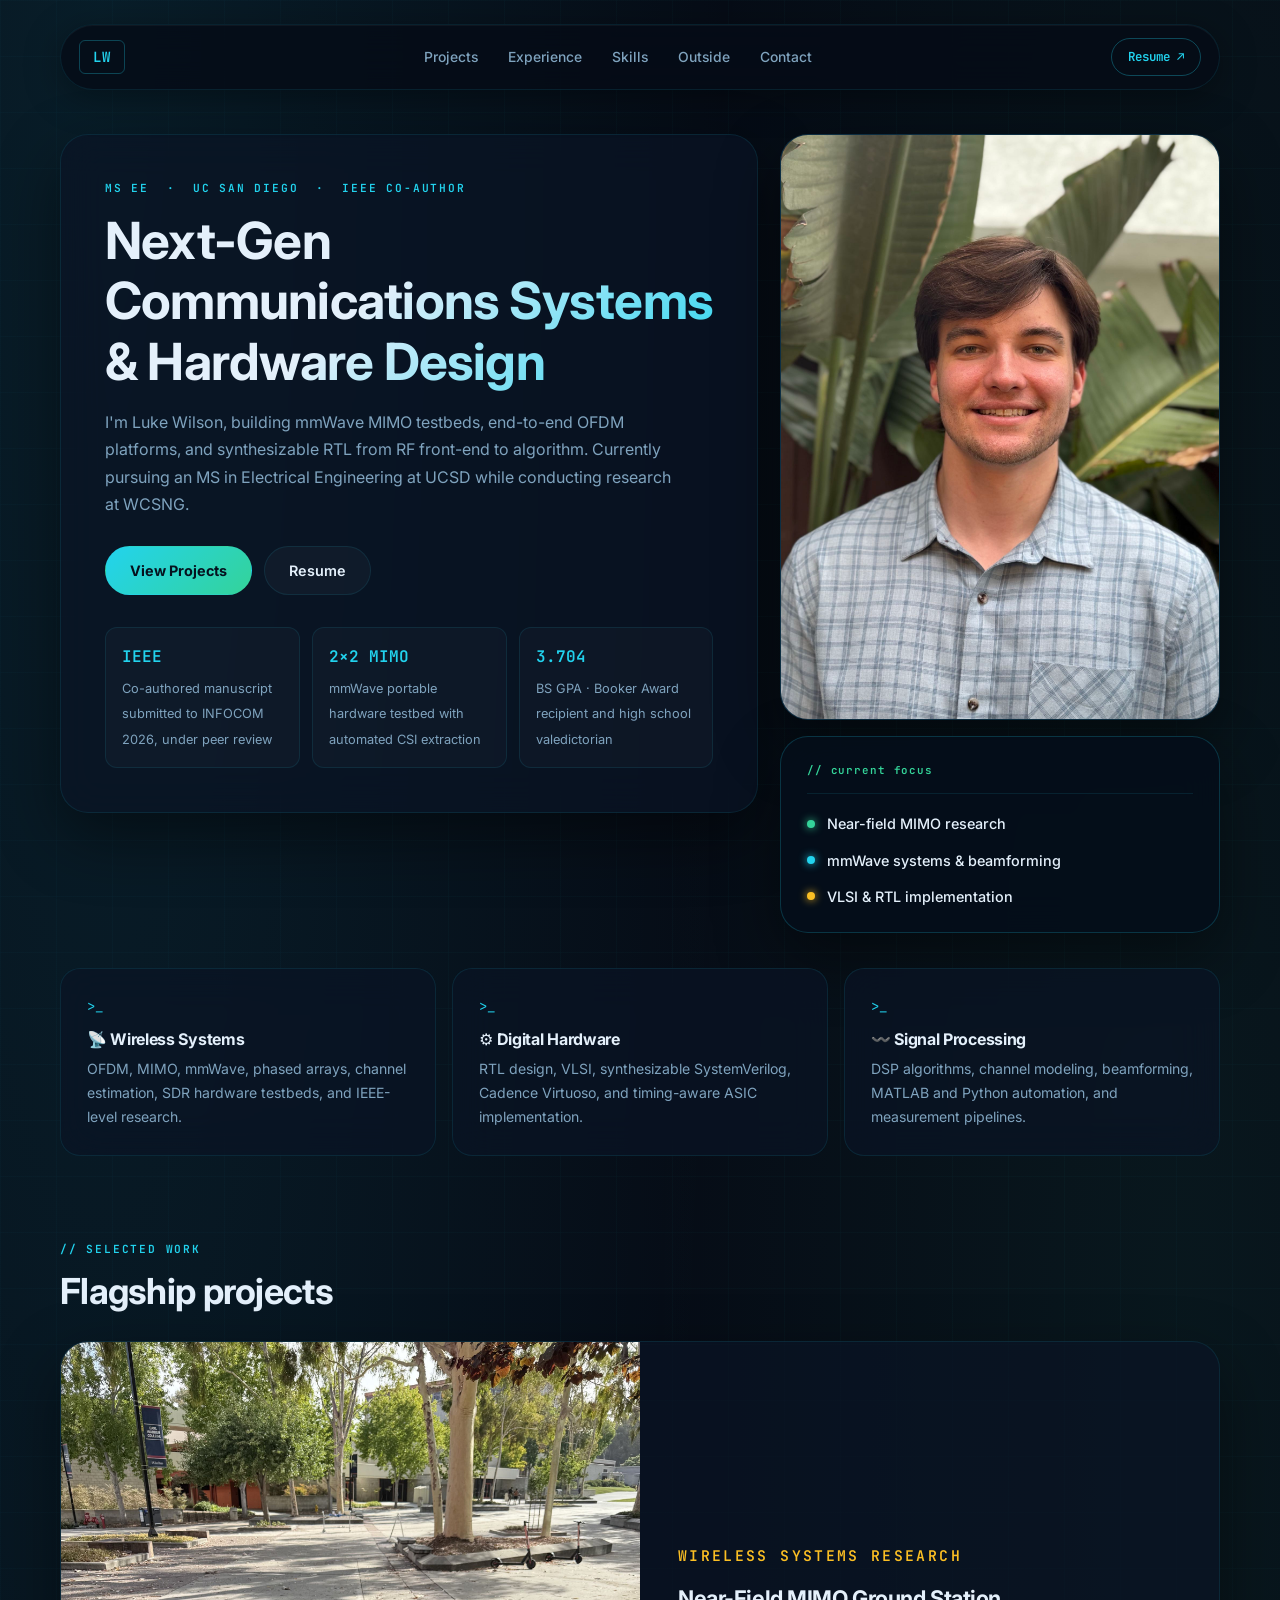
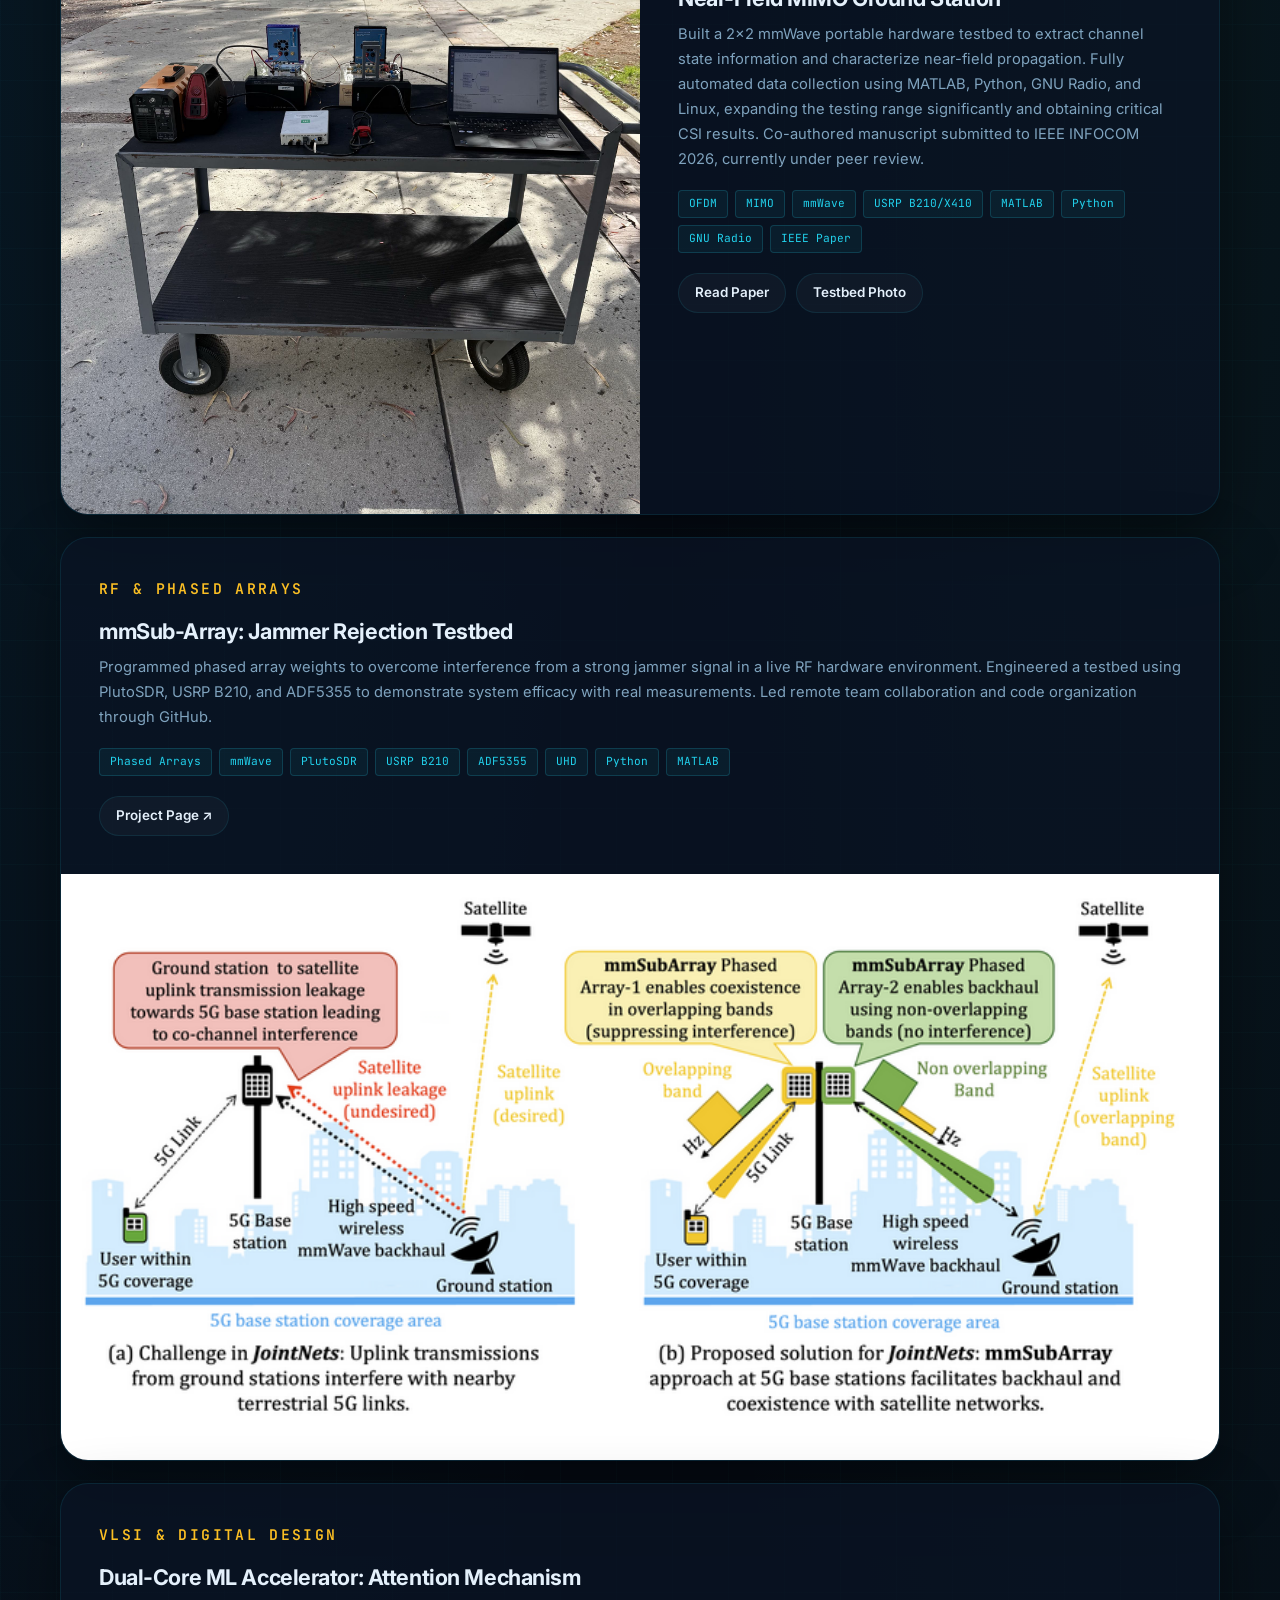
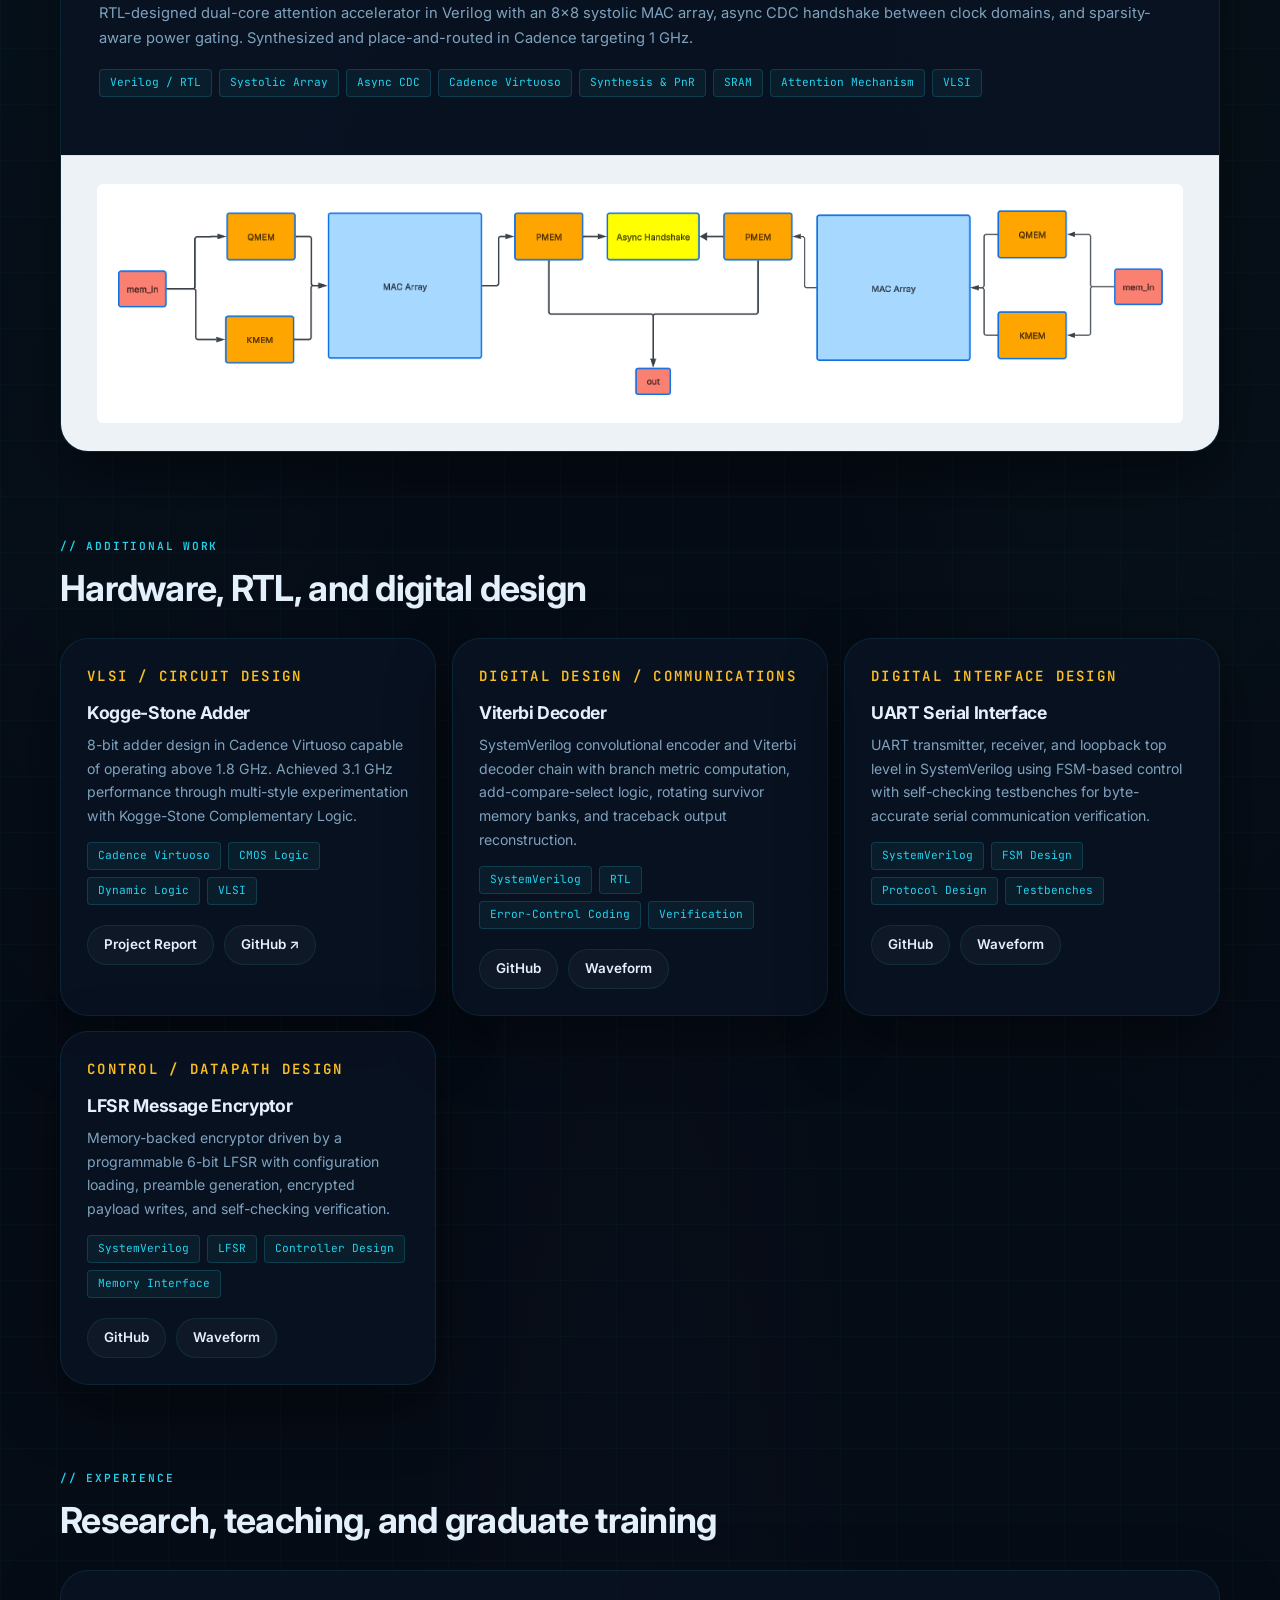
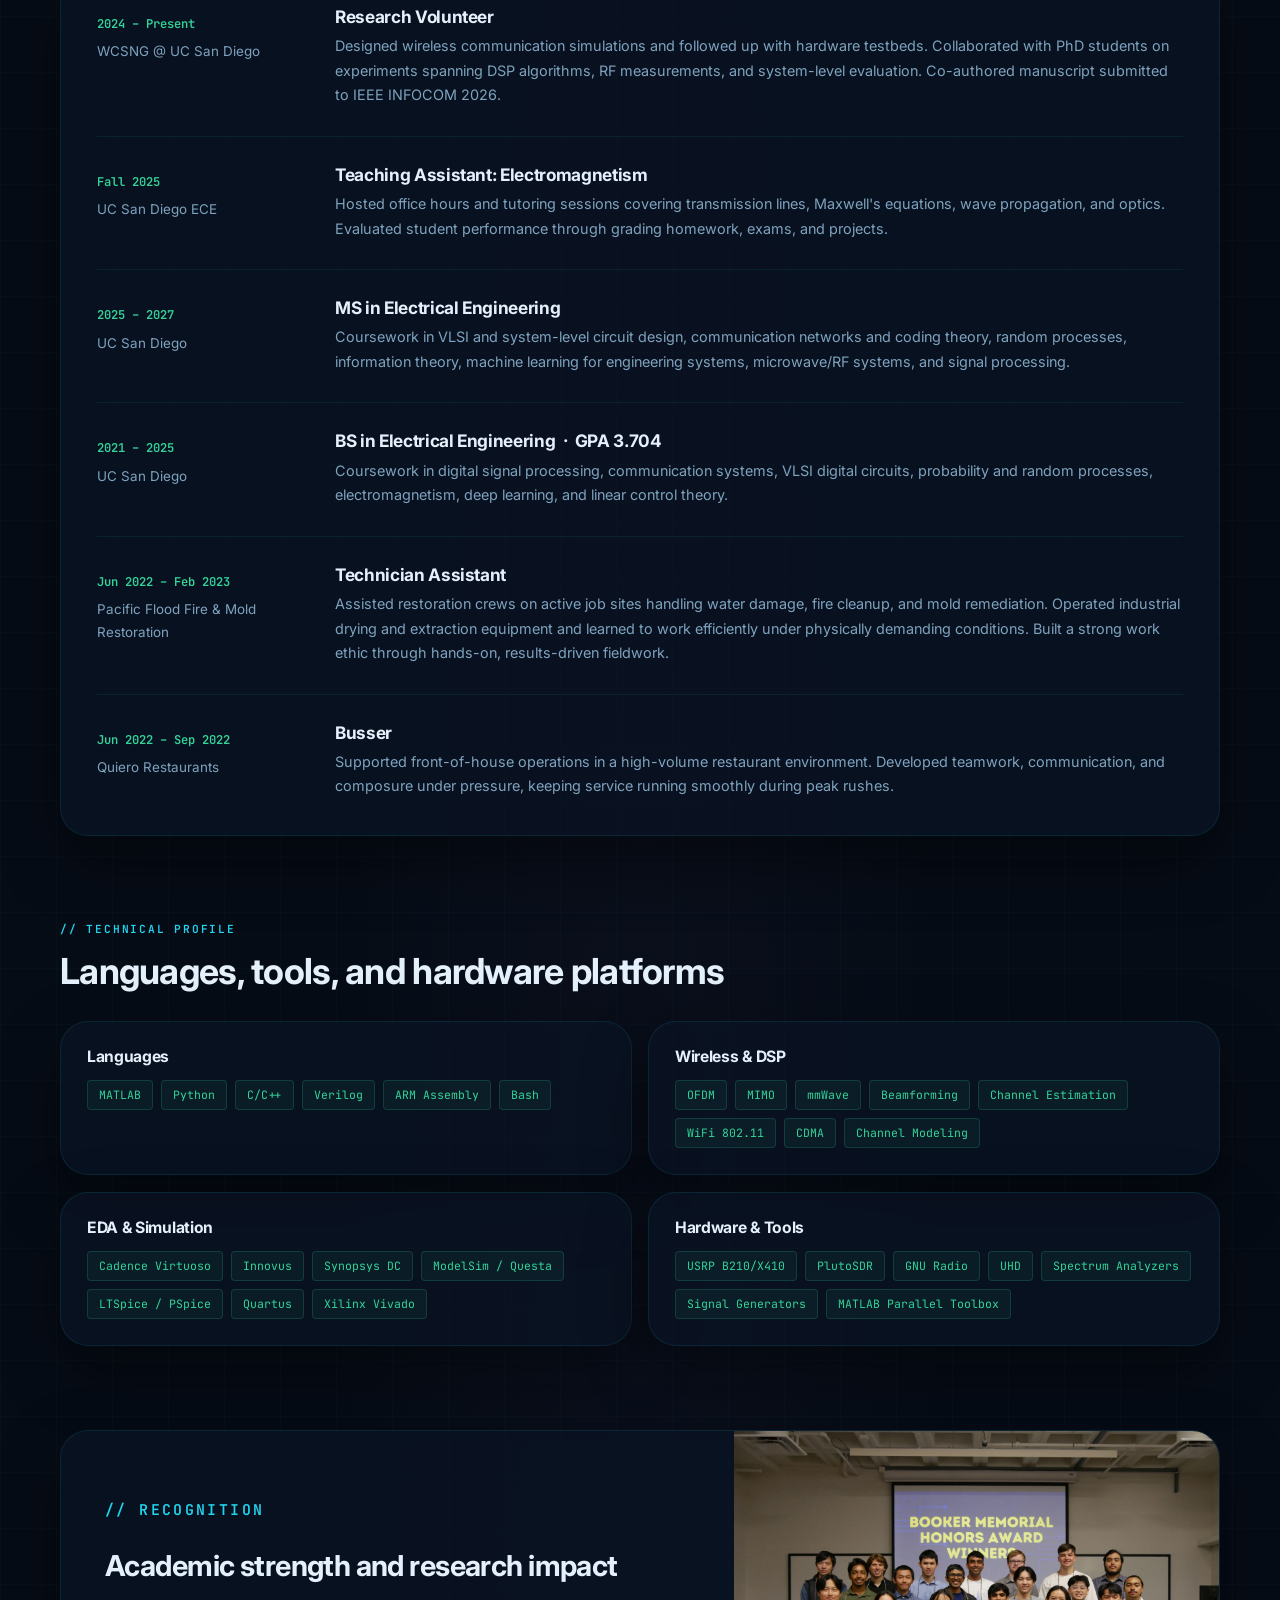
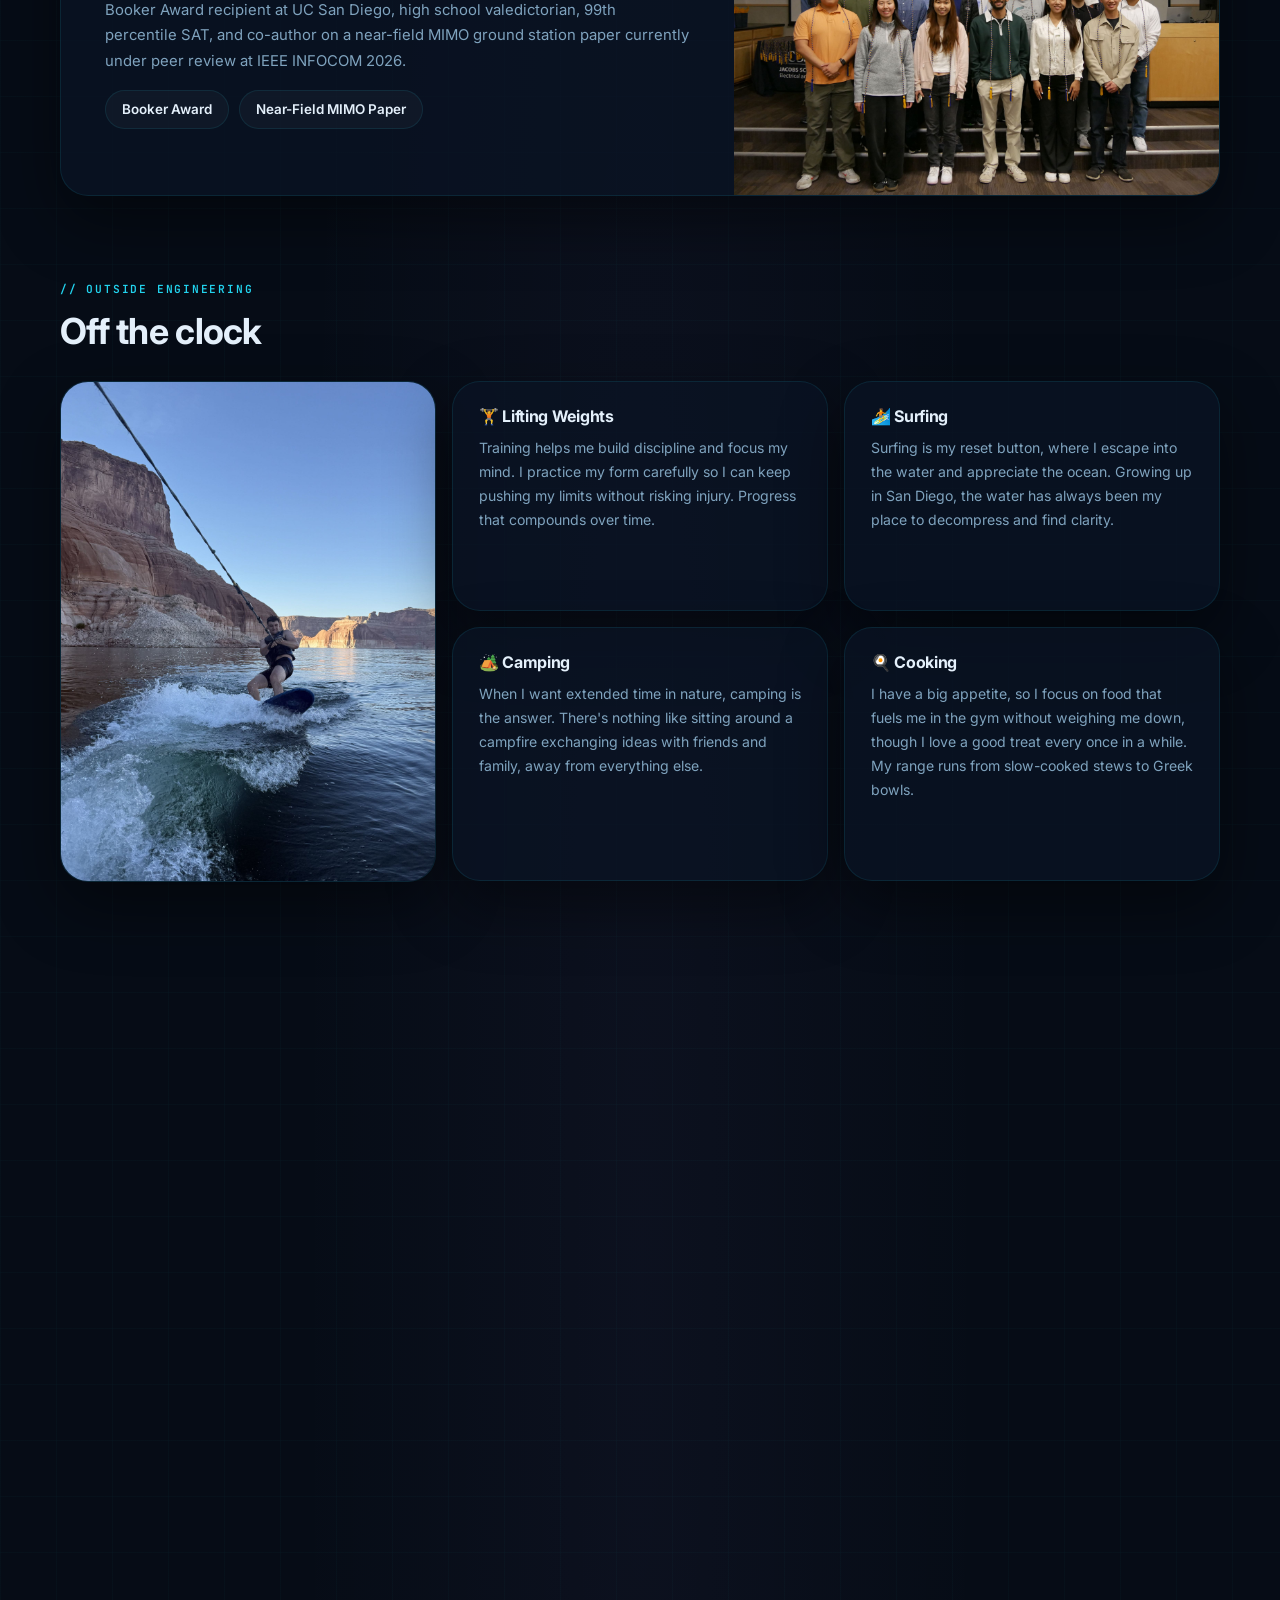
==== commit 4fd7b1d3: "Add pool and AI research to Off the clock section" ====
--- a/index.html
+++ b/index.html
@@ -532,6 +532,25 @@
                 once in a while. My range runs from slow-cooked stews to Greek bowls.
               </p>
             </article>
+            <article class="life-card reveal">
+              <h3>🎱 Playing Pool</h3>
+              <p>
+                Pool is where strategy meets execution. I've been playing since I
+                was a kid and the competitive side of it never gets old. Every
+                shot is a small puzzle — angles, spin, positioning — and I love
+                the mental game as much as the physical one.
+              </p>
+            </article>
+            <article class="life-card reveal" style="transition-delay:60ms">
+              <h3>🤖 AI Research</h3>
+              <p>
+                I'm genuinely fascinated by AI and where it's headed. I stay
+                current with the latest tools and models, both out of curiosity
+                and to sharpen my own workflow. Understanding how to operate in
+                this shifting landscape feels less optional and more essential
+                every day.
+              </p>
+            </article>
           </div>
         </section>
 
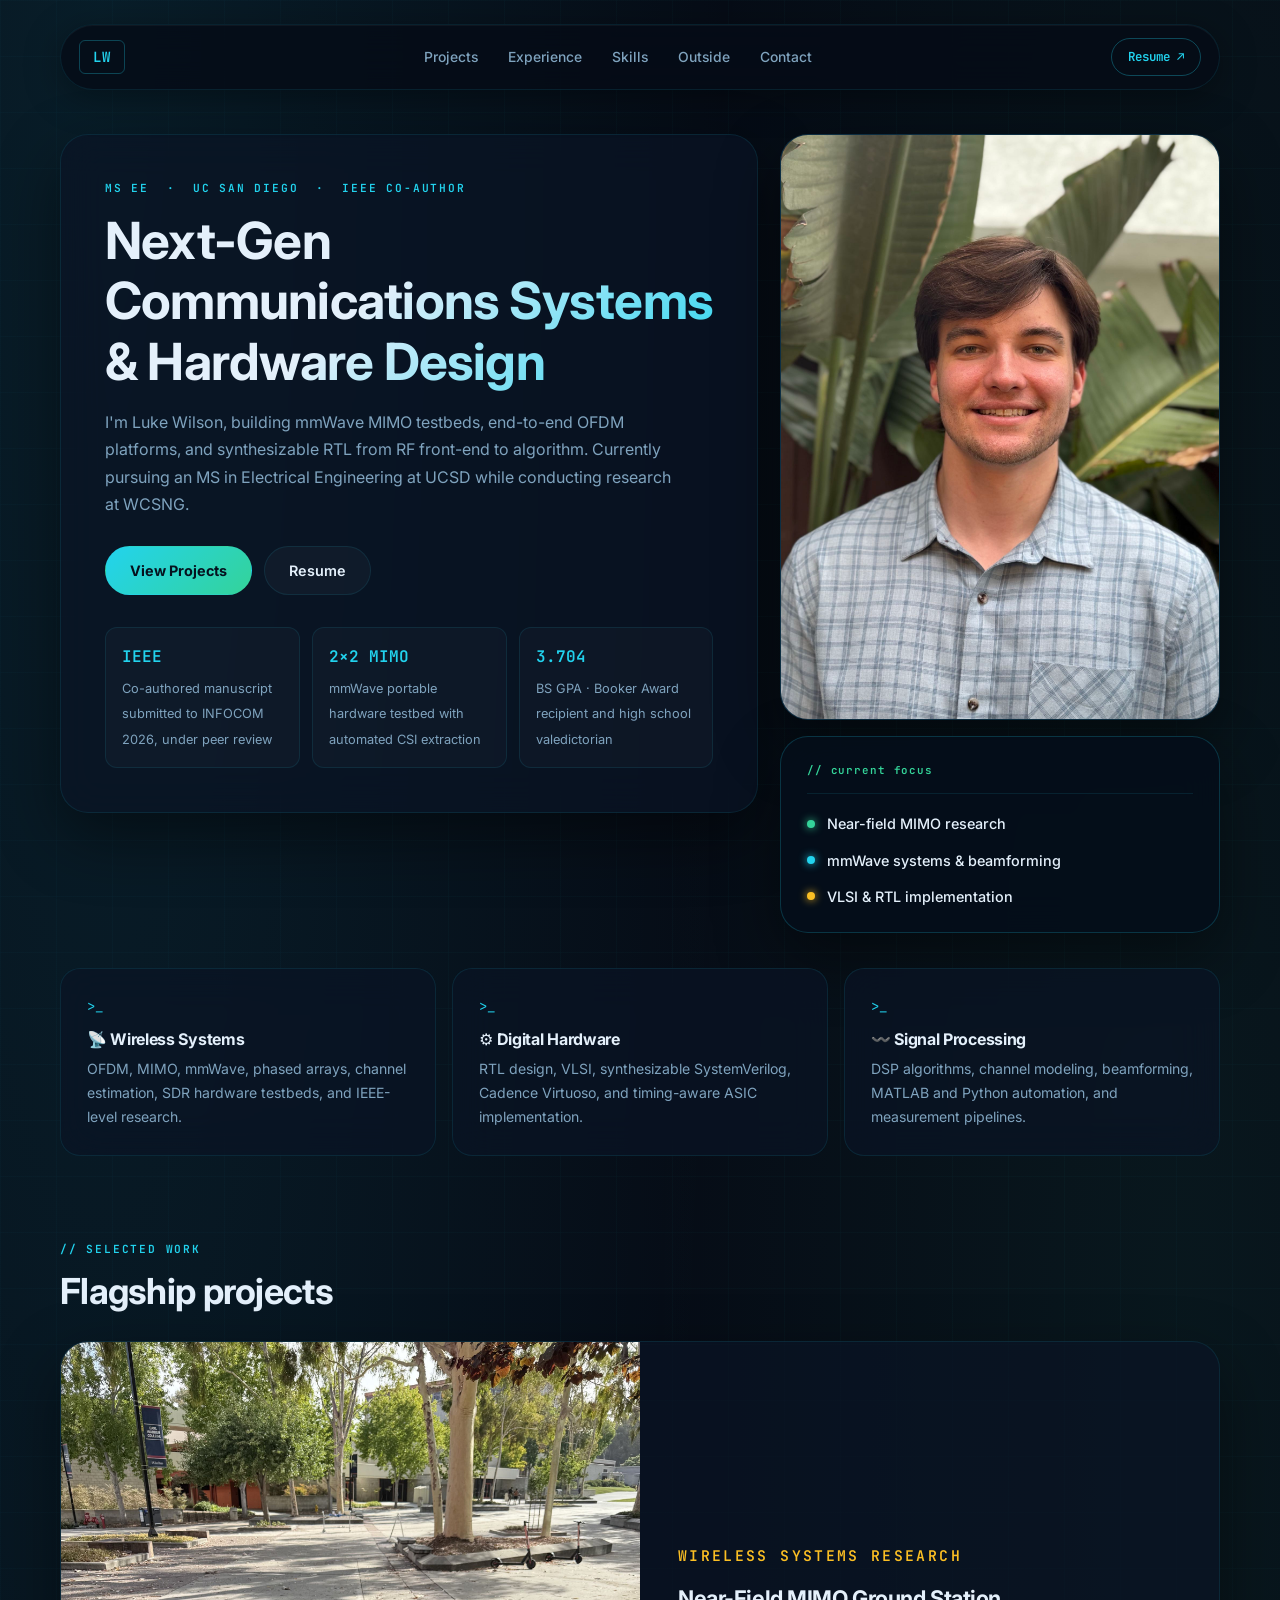
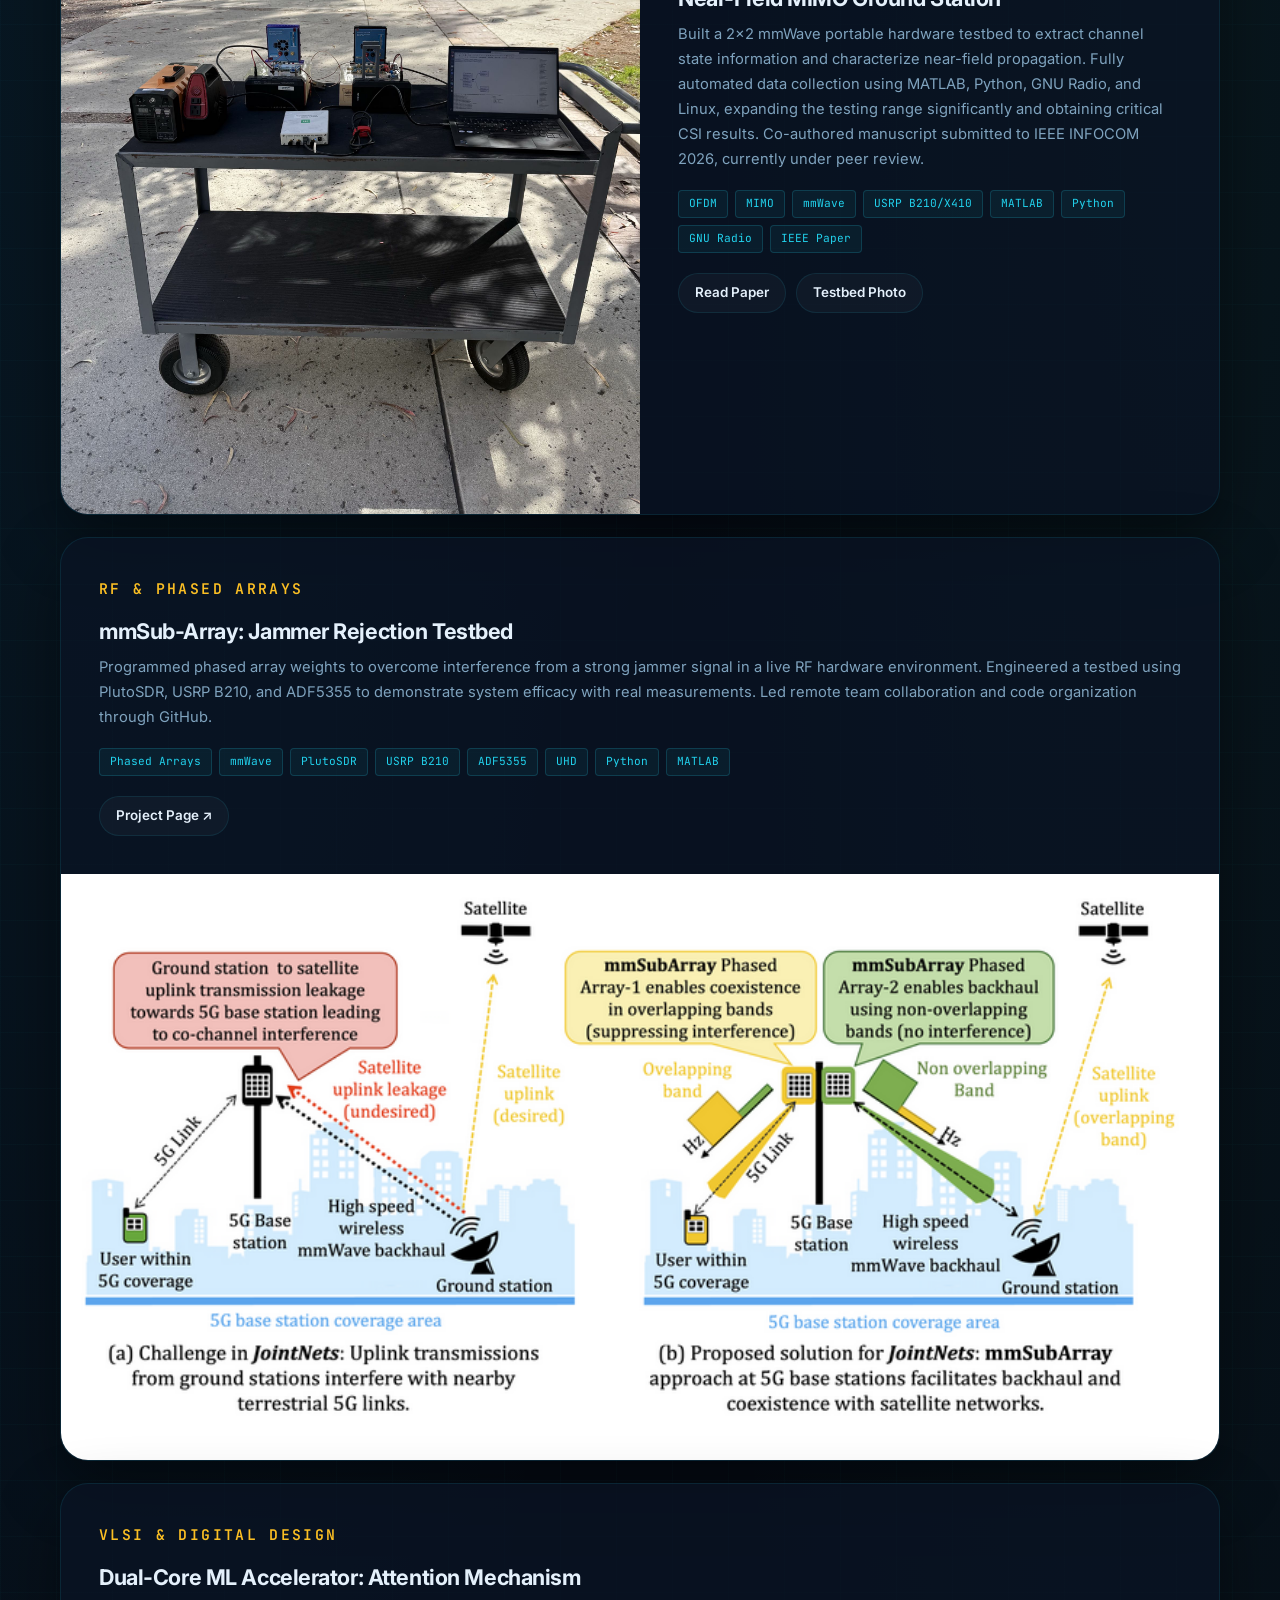
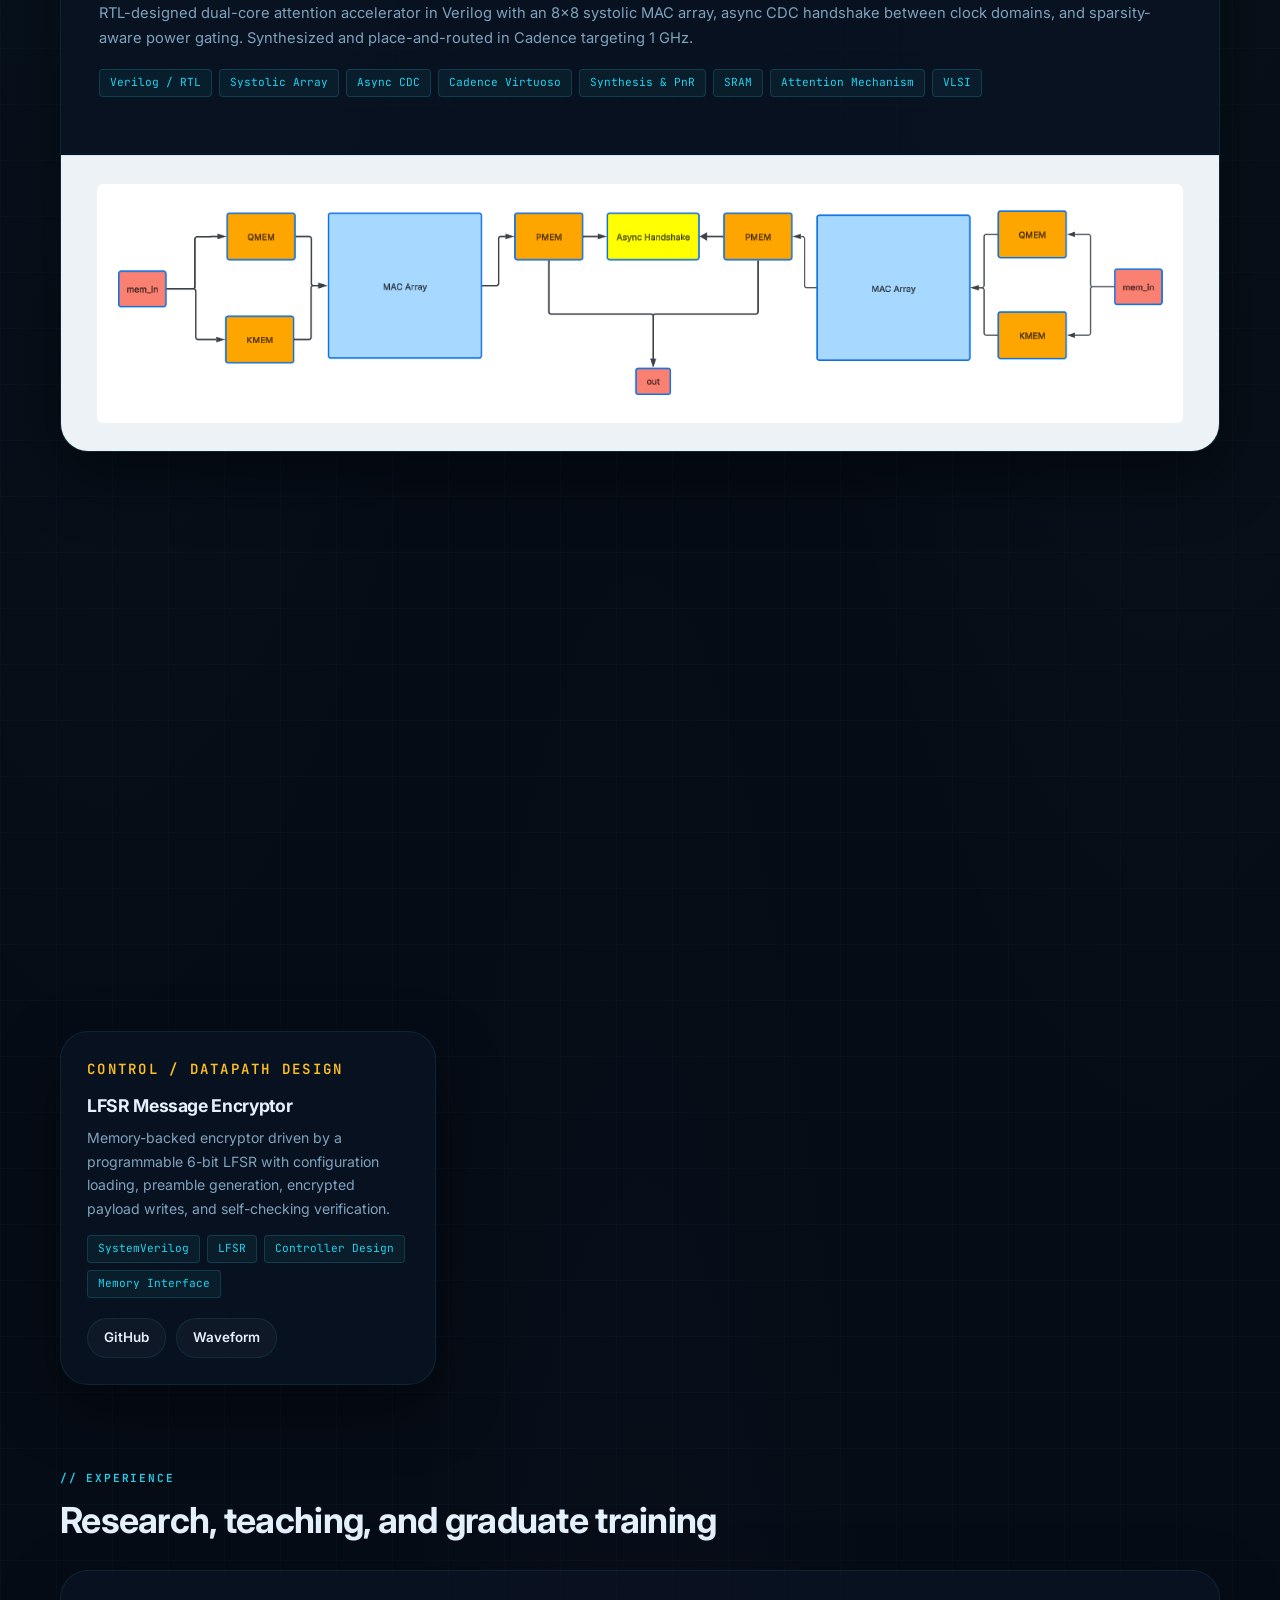
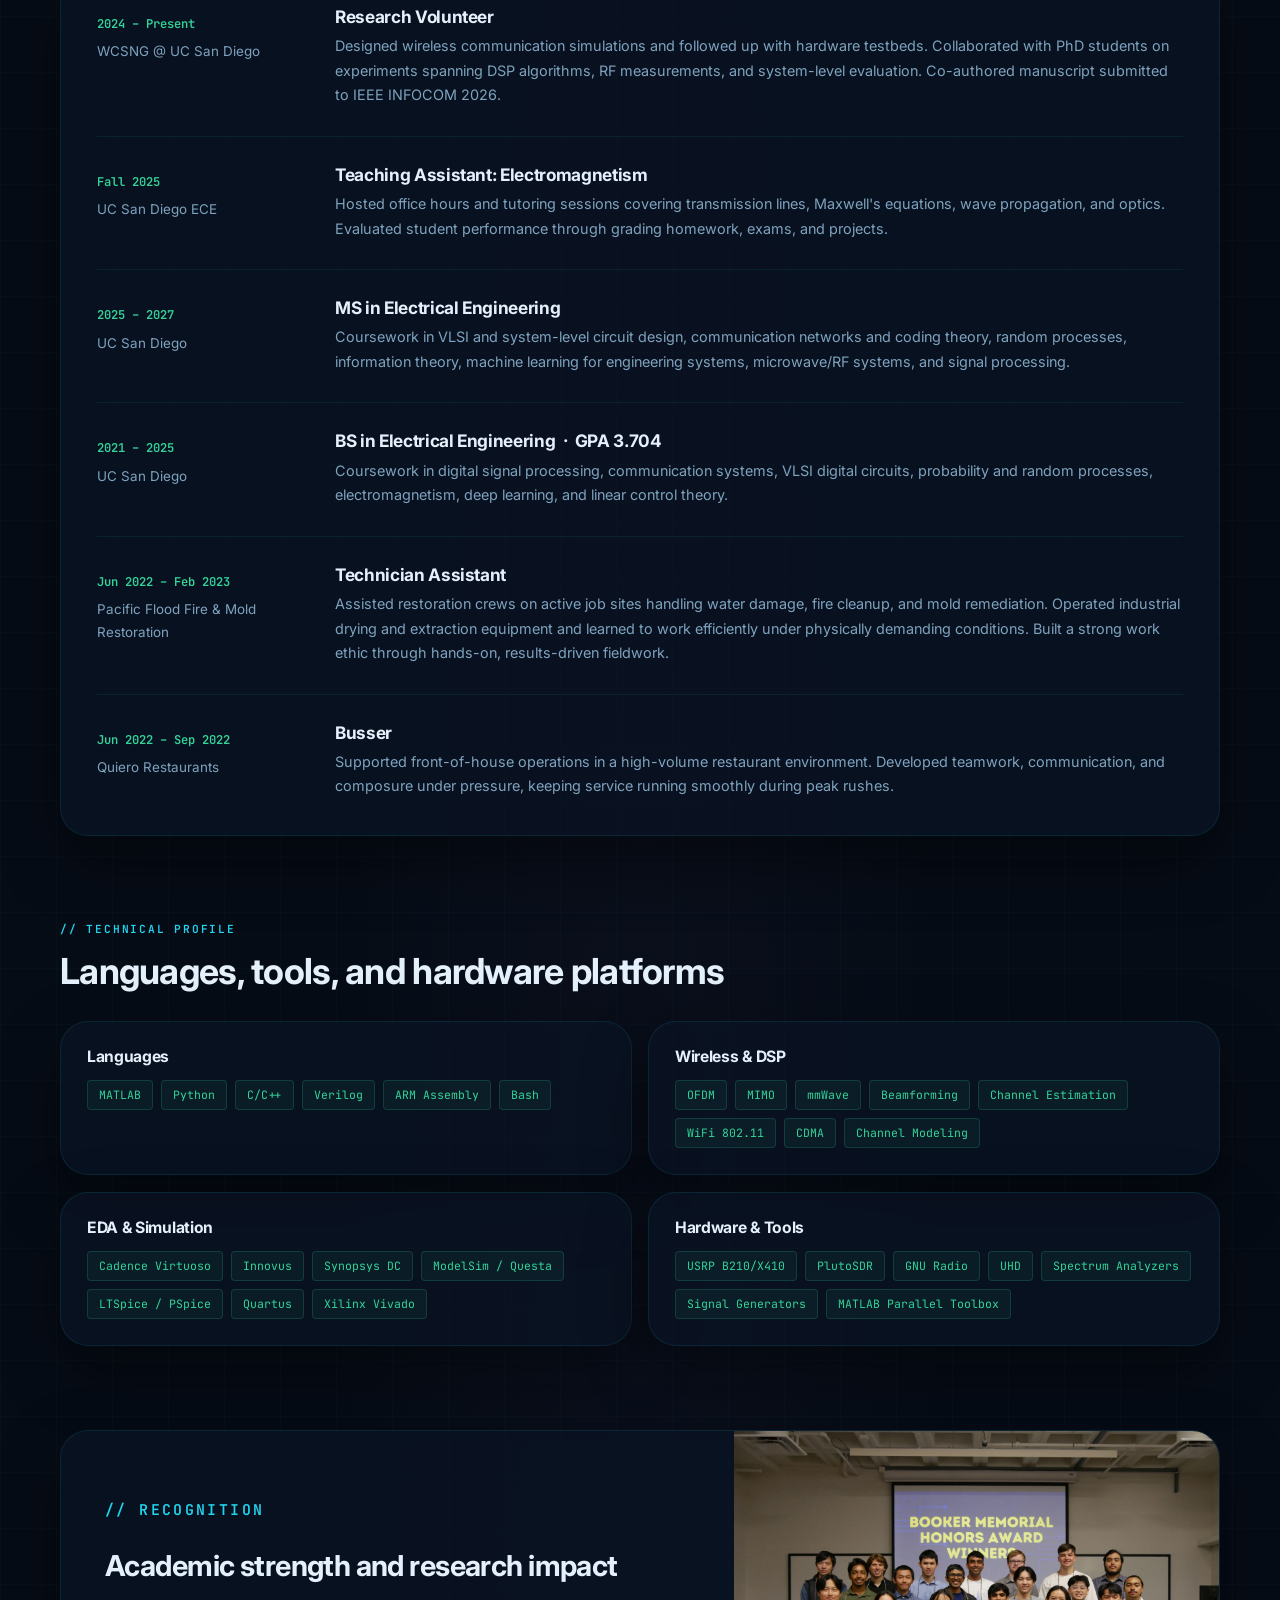
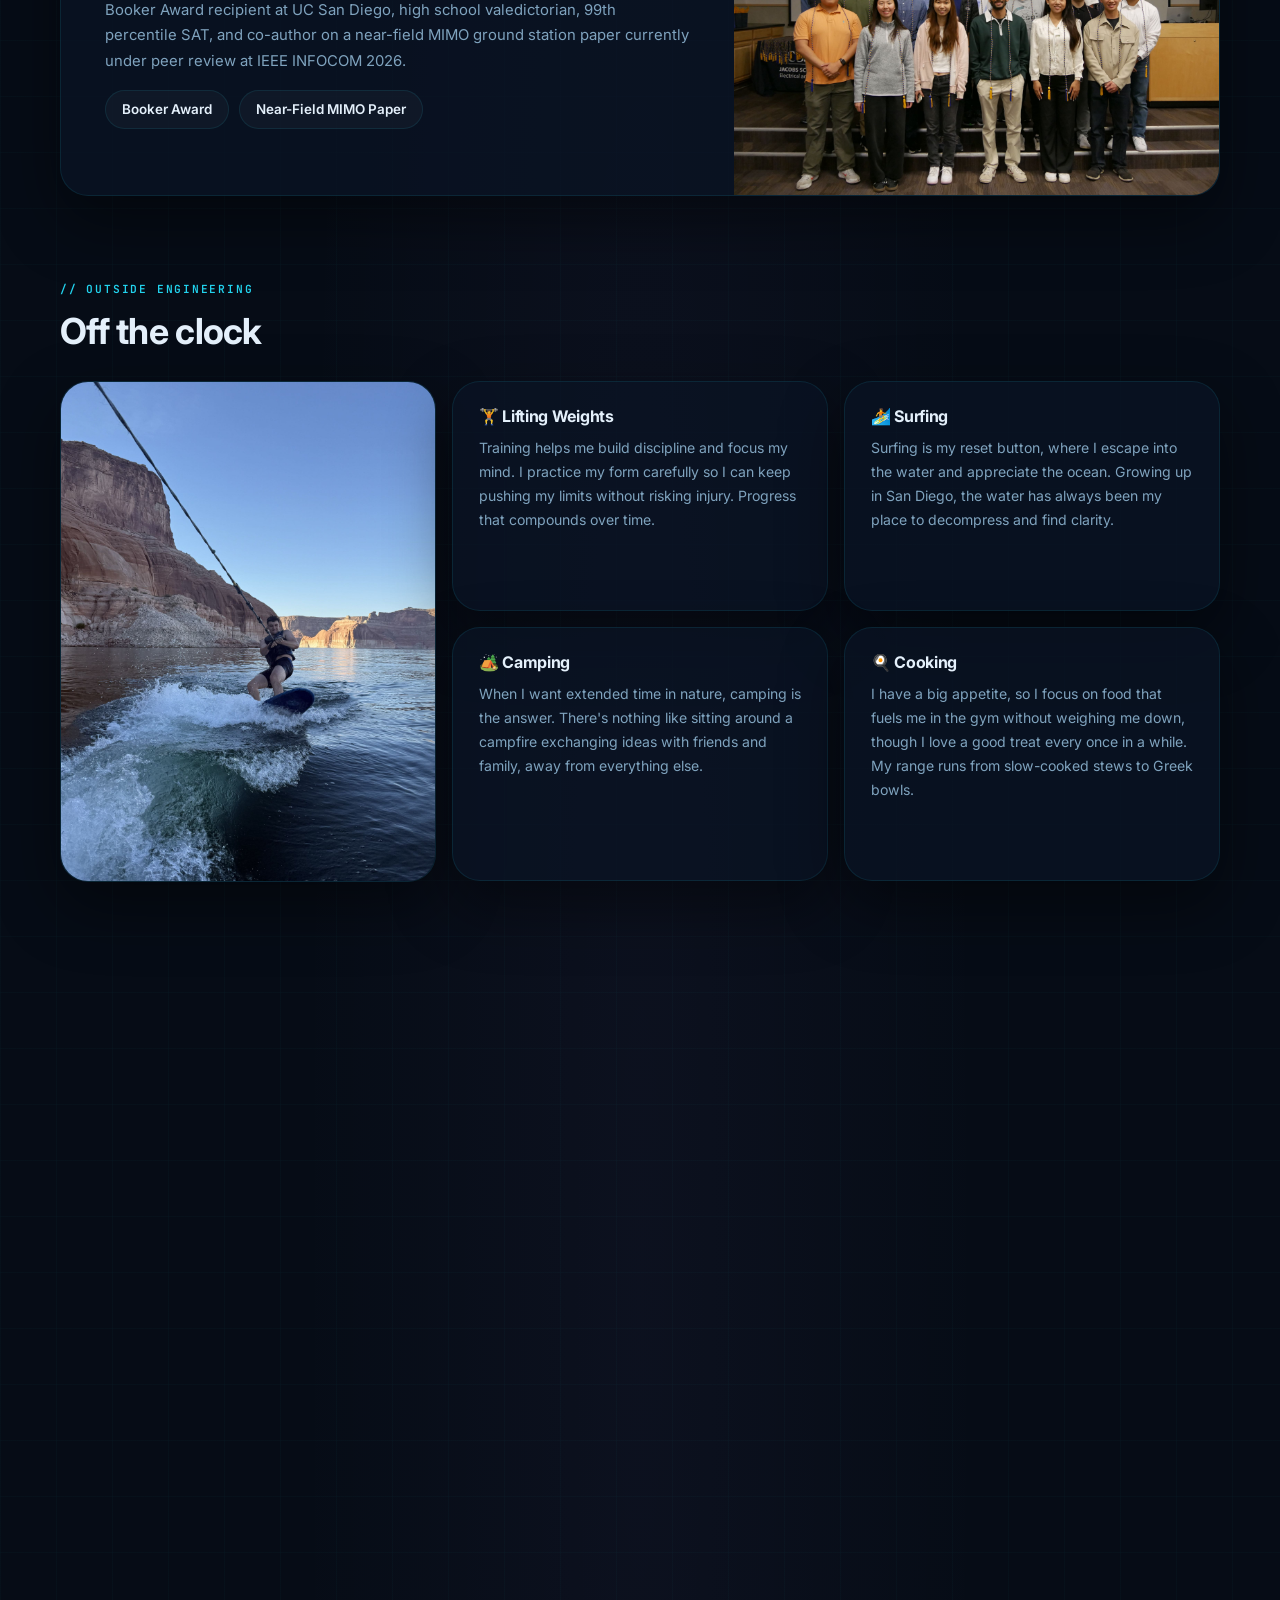
==== commit fe332625: "Remove dashes from Off the clock section" ====
--- a/index.html
+++ b/index.html
@@ -537,7 +537,7 @@
               <p>
                 Pool is where strategy meets execution. I've been playing since I
                 was a kid and the competitive side of it never gets old. Every
-                shot is a small puzzle — angles, spin, positioning — and I love
+                shot is a small puzzle: angles, spin, positioning. I love
                 the mental game as much as the physical one.
               </p>
             </article>
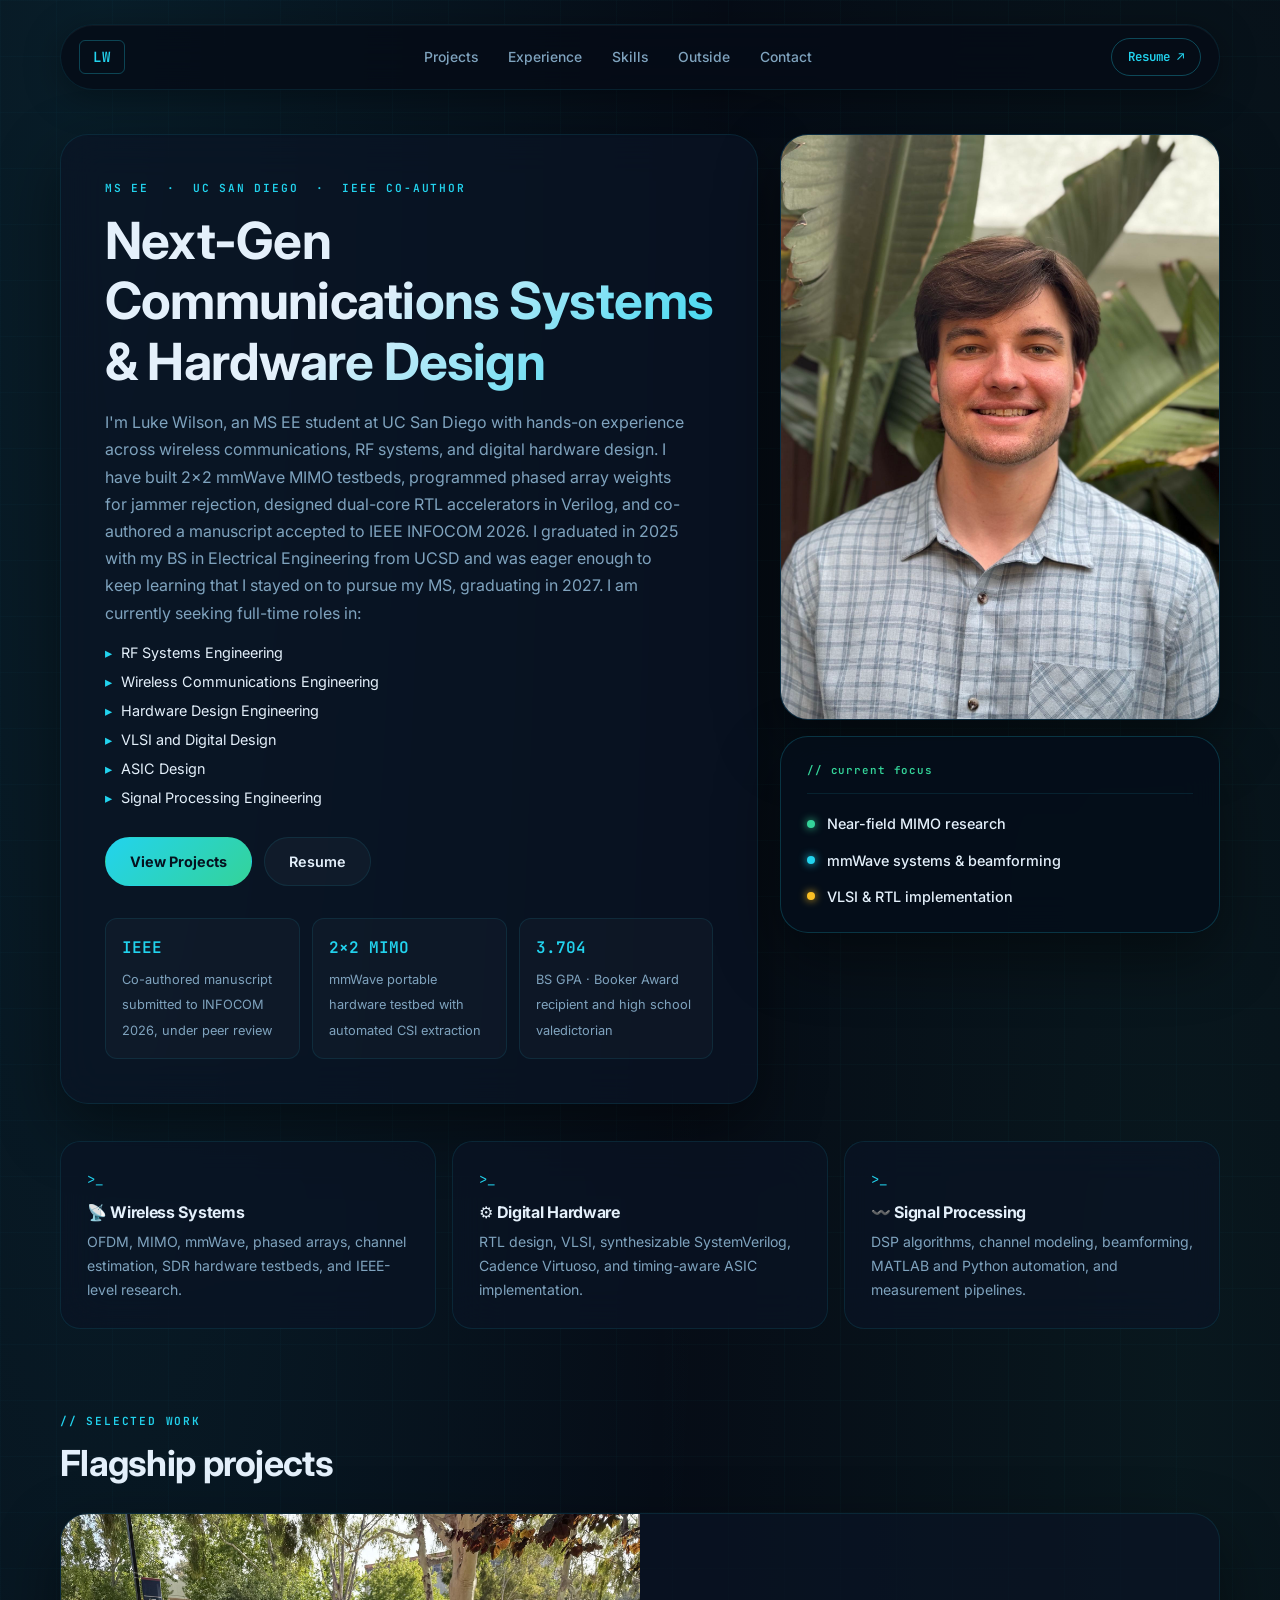
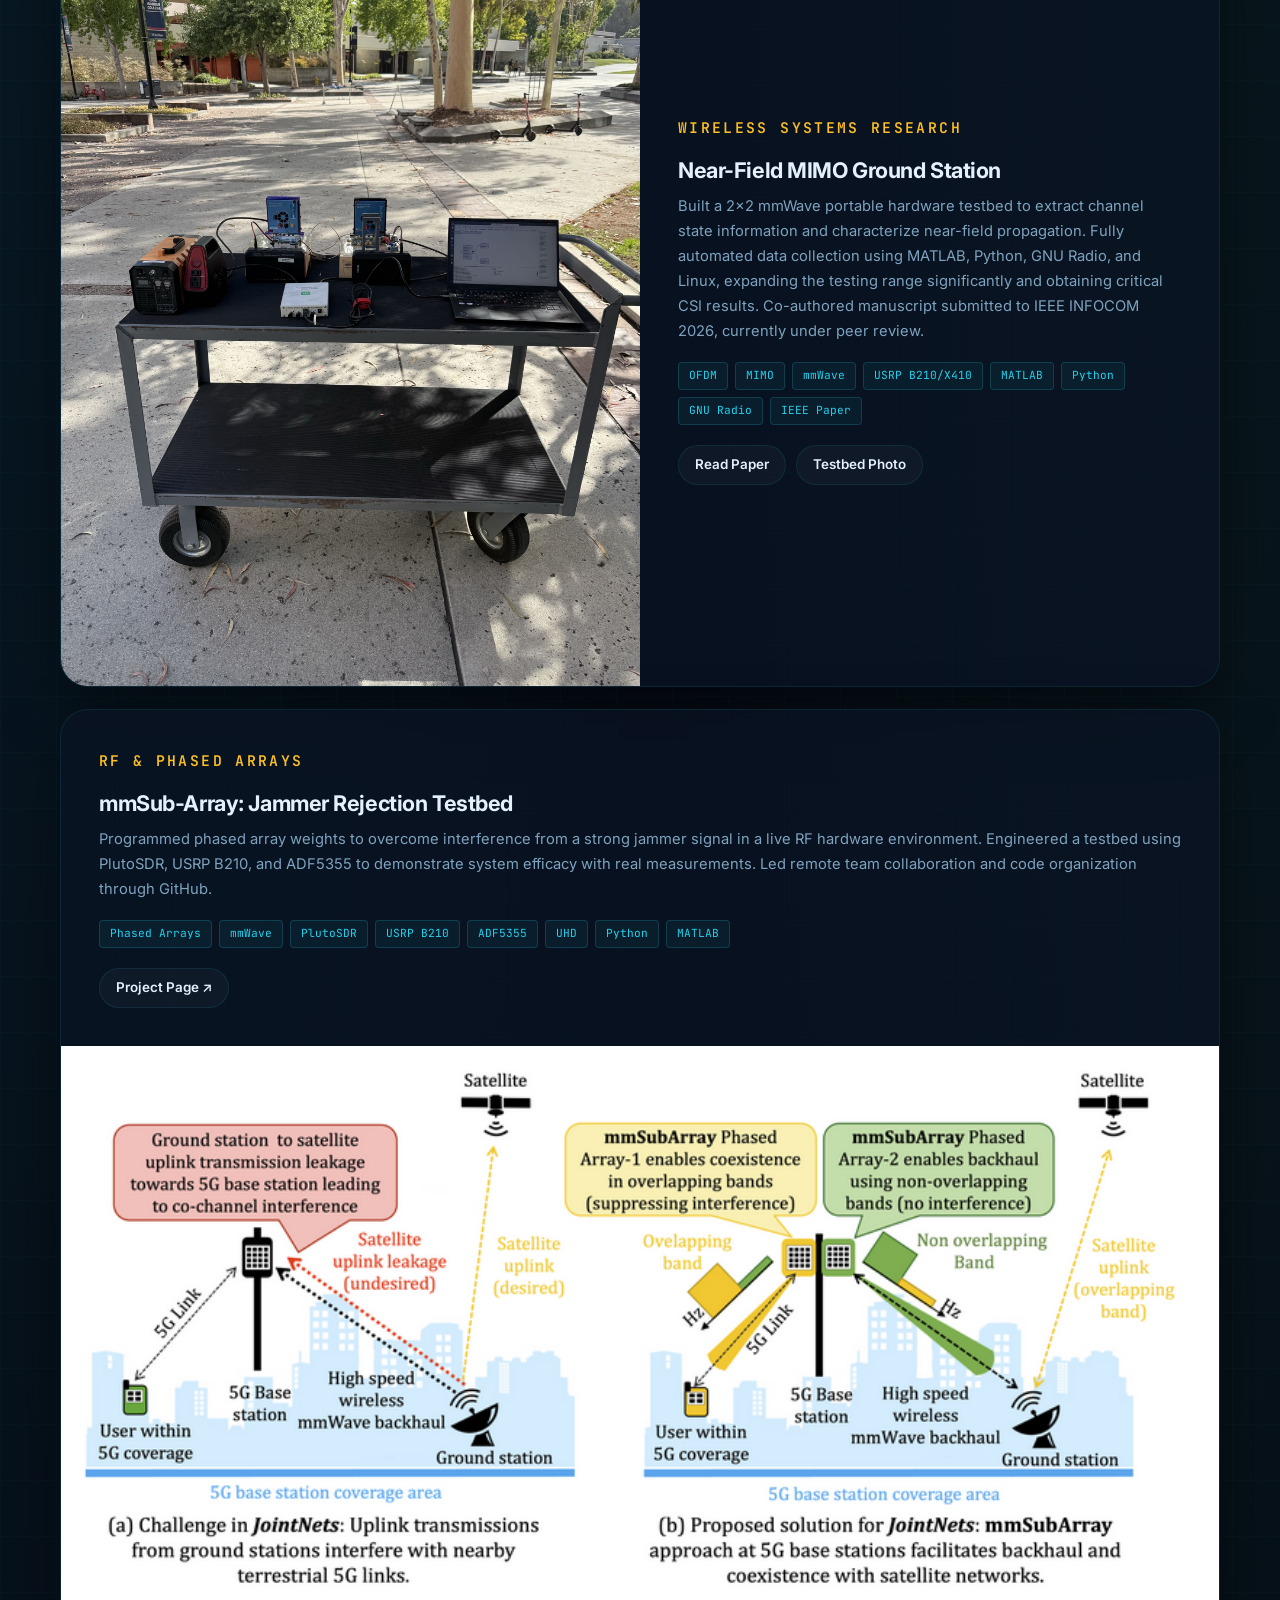
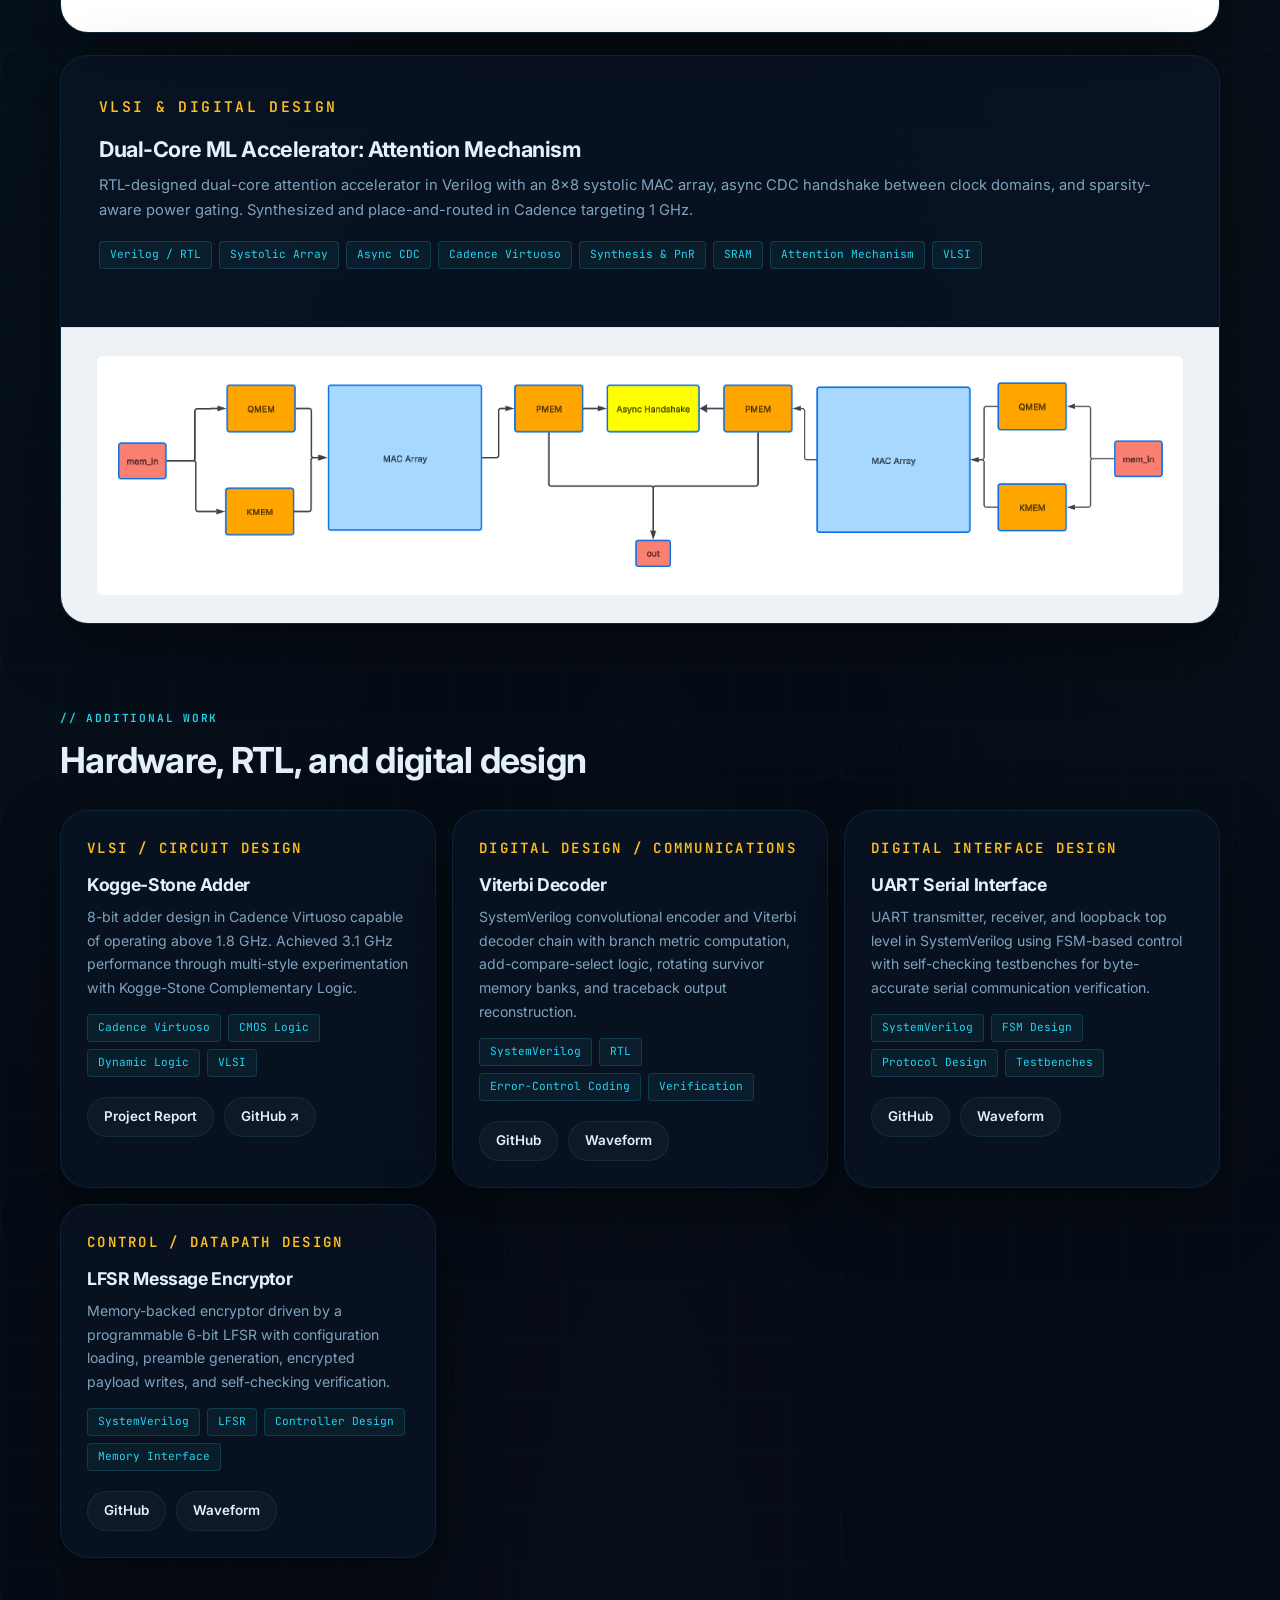
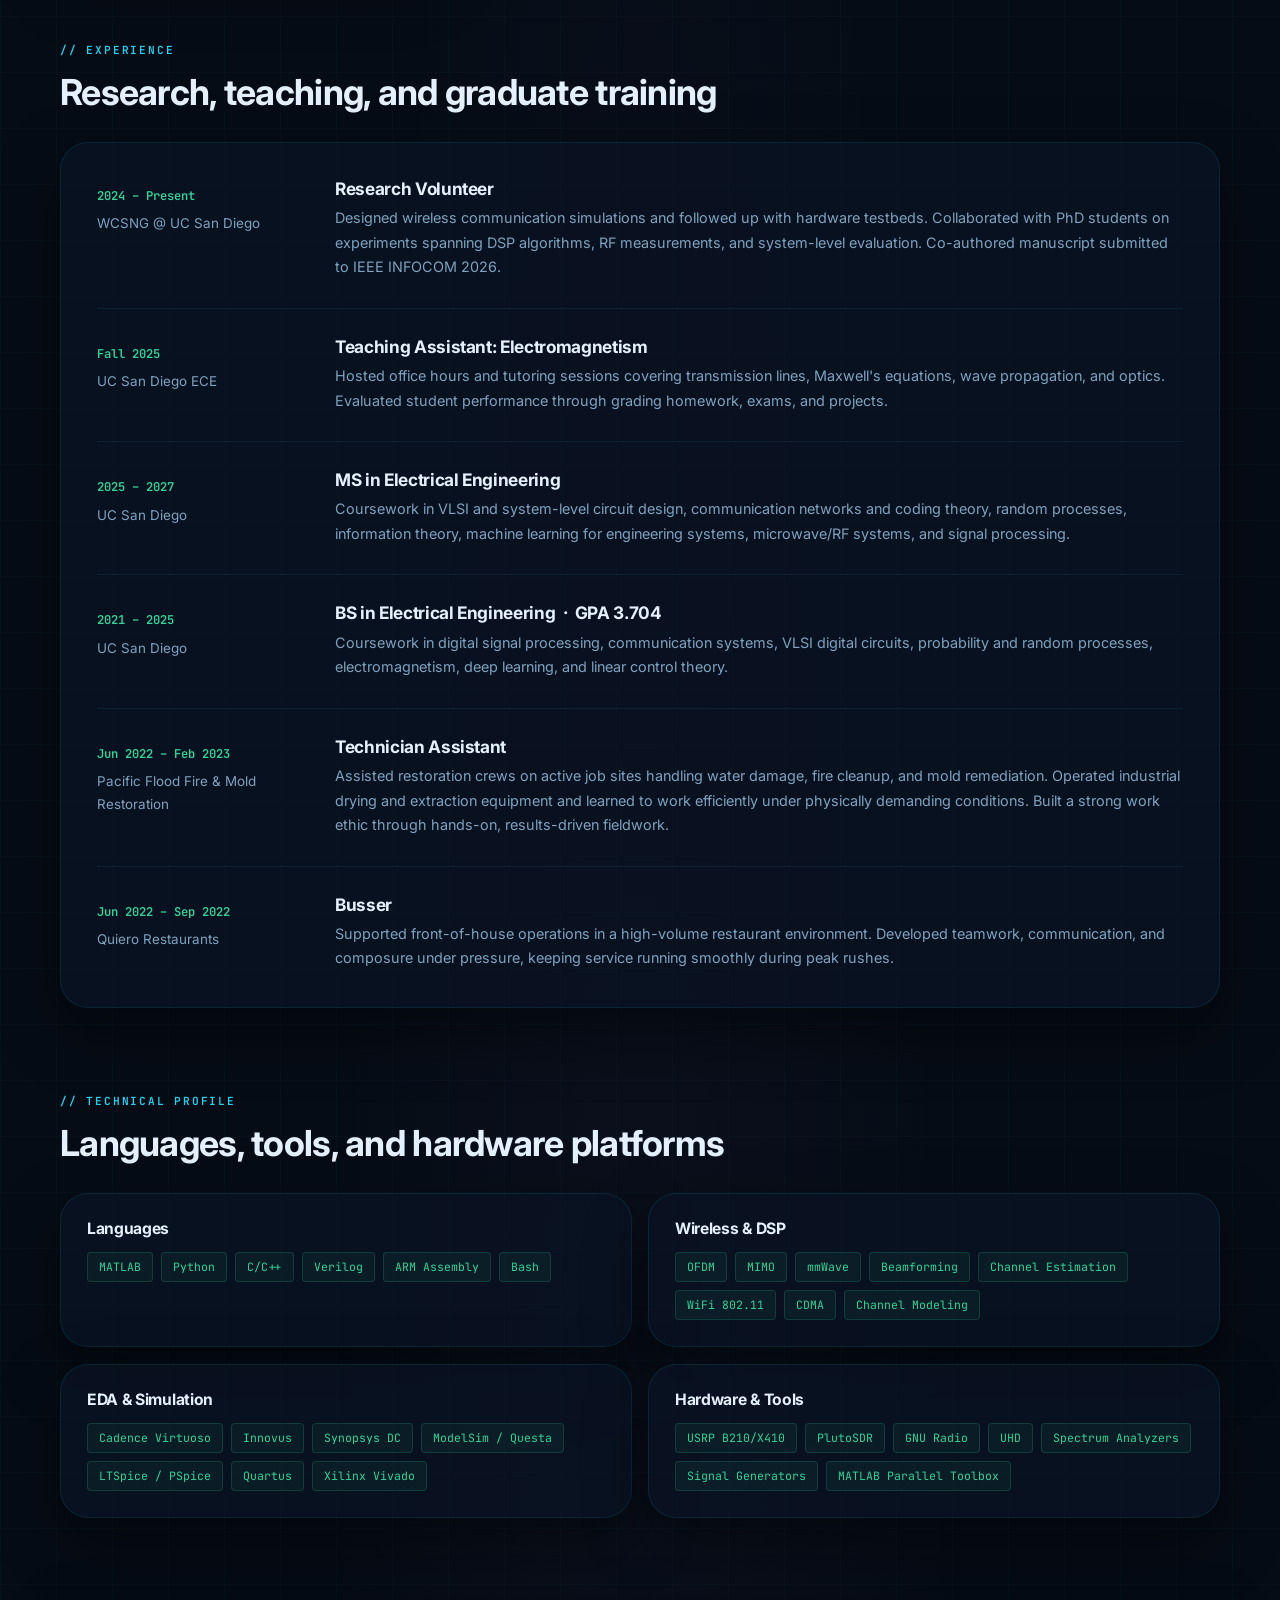
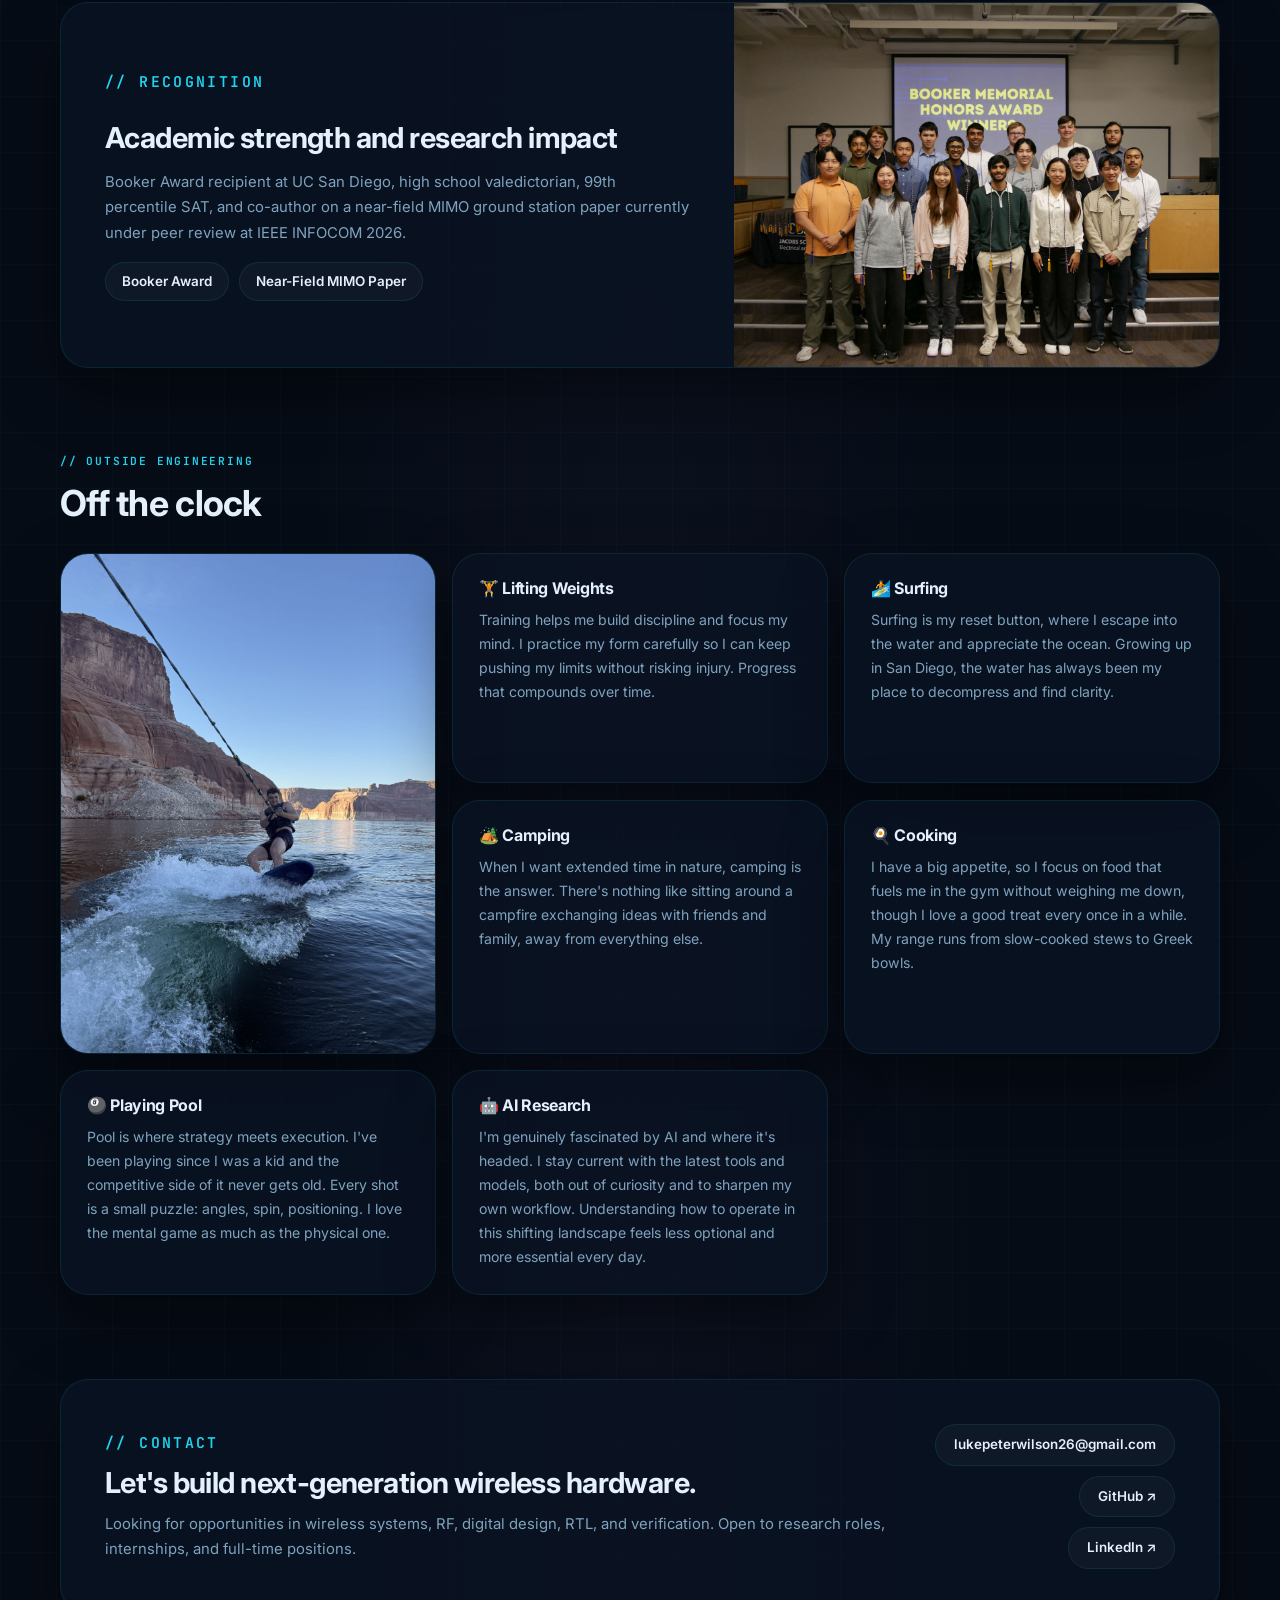
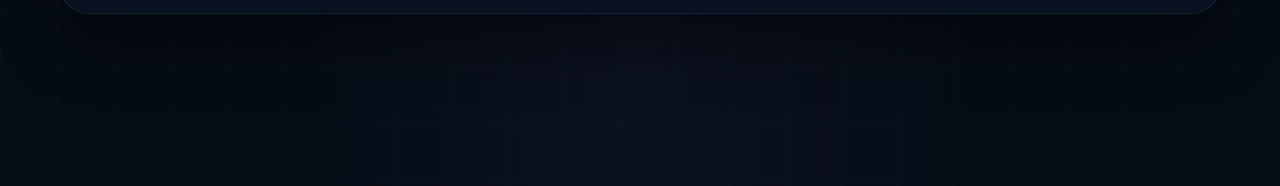
==== commit 4aff95ed: "Expand hero bio with full background summary and role bullet list" ====
--- a/index.html
+++ b/index.html
@@ -55,10 +55,23 @@
             <p class="eyebrow">MS EE &nbsp;·&nbsp; UC San Diego &nbsp;·&nbsp; IEEE Co-Author</p>
             <h1>Next-Gen Communications Systems &amp; Hardware Design</h1>
             <p class="hero-text">
-              I'm Luke Wilson, building mmWave MIMO testbeds, end-to-end OFDM platforms,
-              and synthesizable RTL from RF front-end to algorithm. Currently pursuing an
-              MS in Electrical Engineering at UCSD while conducting research at WCSNG.
+              I'm Luke Wilson, an MS EE student at UC San Diego with hands-on experience
+              across wireless communications, RF systems, and digital hardware design. I have
+              built 2×2 mmWave MIMO testbeds, programmed phased array weights for jammer
+              rejection, designed dual-core RTL accelerators in Verilog, and co-authored a
+              manuscript accepted to IEEE INFOCOM 2026. I graduated in 2025 with my BS in
+              Electrical Engineering from UCSD and was eager enough to keep learning that I
+              stayed on to pursue my MS, graduating in 2027. I am currently seeking full-time
+              roles in:
             </p>
+            <ul class="hero-roles">
+              <li>RF Systems Engineering</li>
+              <li>Wireless Communications Engineering</li>
+              <li>Hardware Design Engineering</li>
+              <li>VLSI and Digital Design</li>
+              <li>ASIC Design</li>
+              <li>Signal Processing Engineering</li>
+            </ul>
             <div class="hero-actions">
               <a class="button button-primary" href="#projects">View Projects</a>
               <a class="button button-outline" href="resumes/Luke-Peter-Wilson.pdf" target="_blank">Resume</a>
--- a/styles.css
+++ b/styles.css
@@ -231,7 +231,28 @@
 .hero-text {
   font-size: 1rem;
   max-width: 58ch;
-  margin-bottom: 28px;
+  margin-bottom: 14px;
+}
+.hero-roles {
+  list-style: none;
+  padding: 0;
+  margin: 0 0 28px;
+  display: flex;
+  flex-direction: column;
+  gap: 6px;
+  max-width: 58ch;
+}
+.hero-roles li {
+  font-size: 0.9rem;
+  color: var(--text);
+  padding-left: 16px;
+  position: relative;
+}
+.hero-roles li::before {
+  content: '▸';
+  position: absolute;
+  left: 0;
+  color: var(--cyan);
 }
 
 .hero-actions {
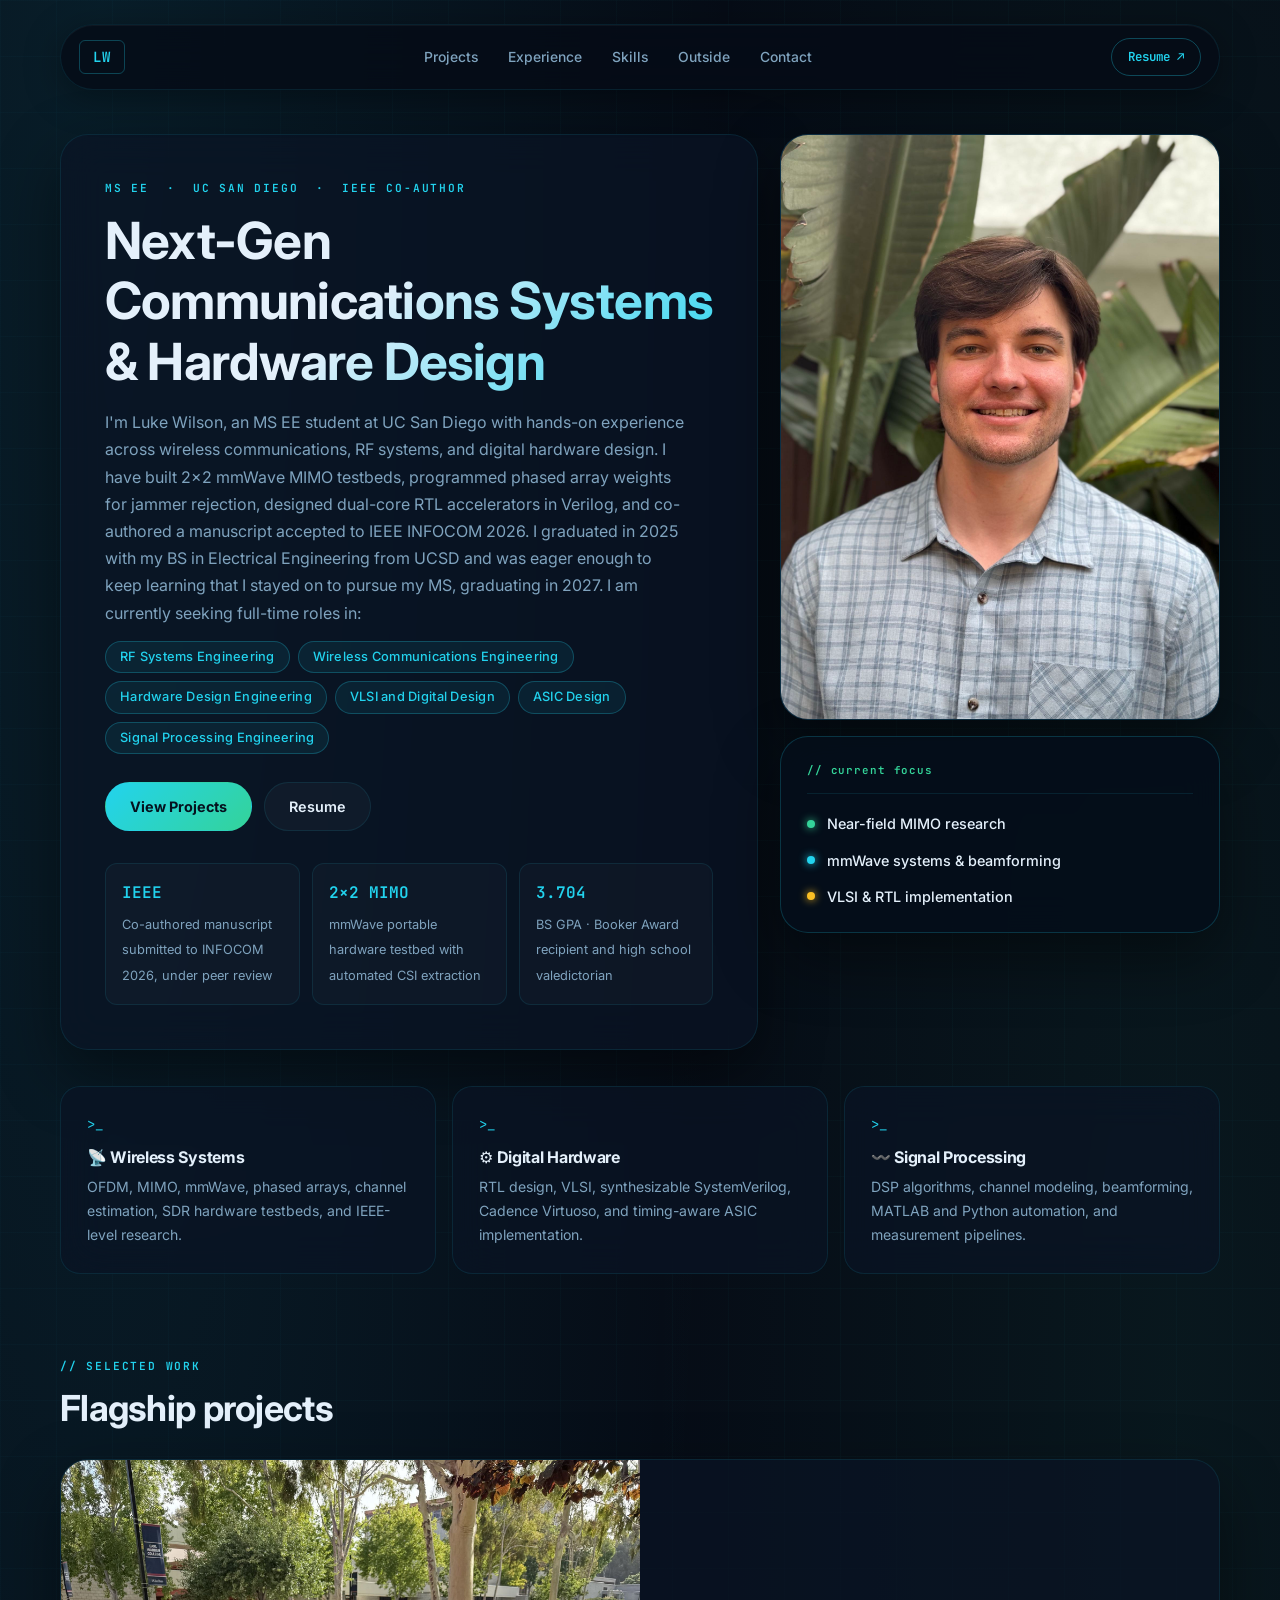
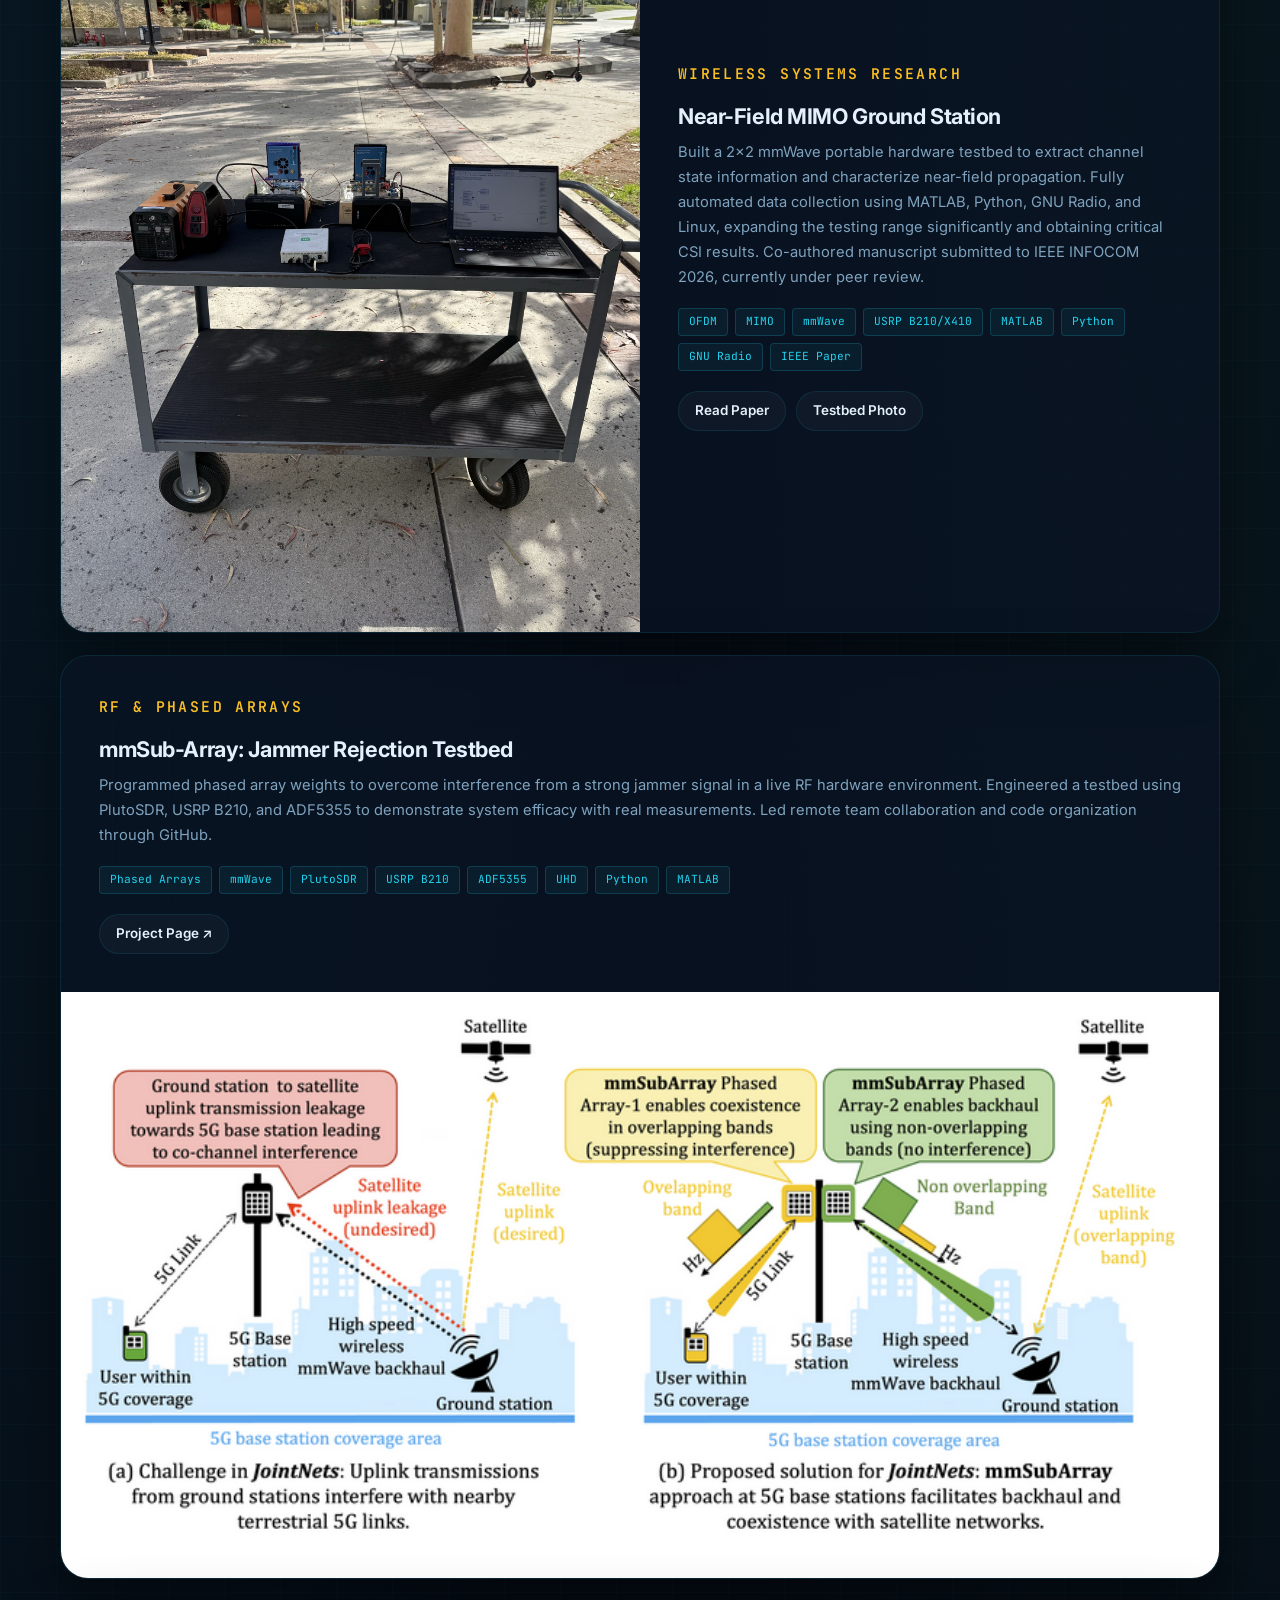
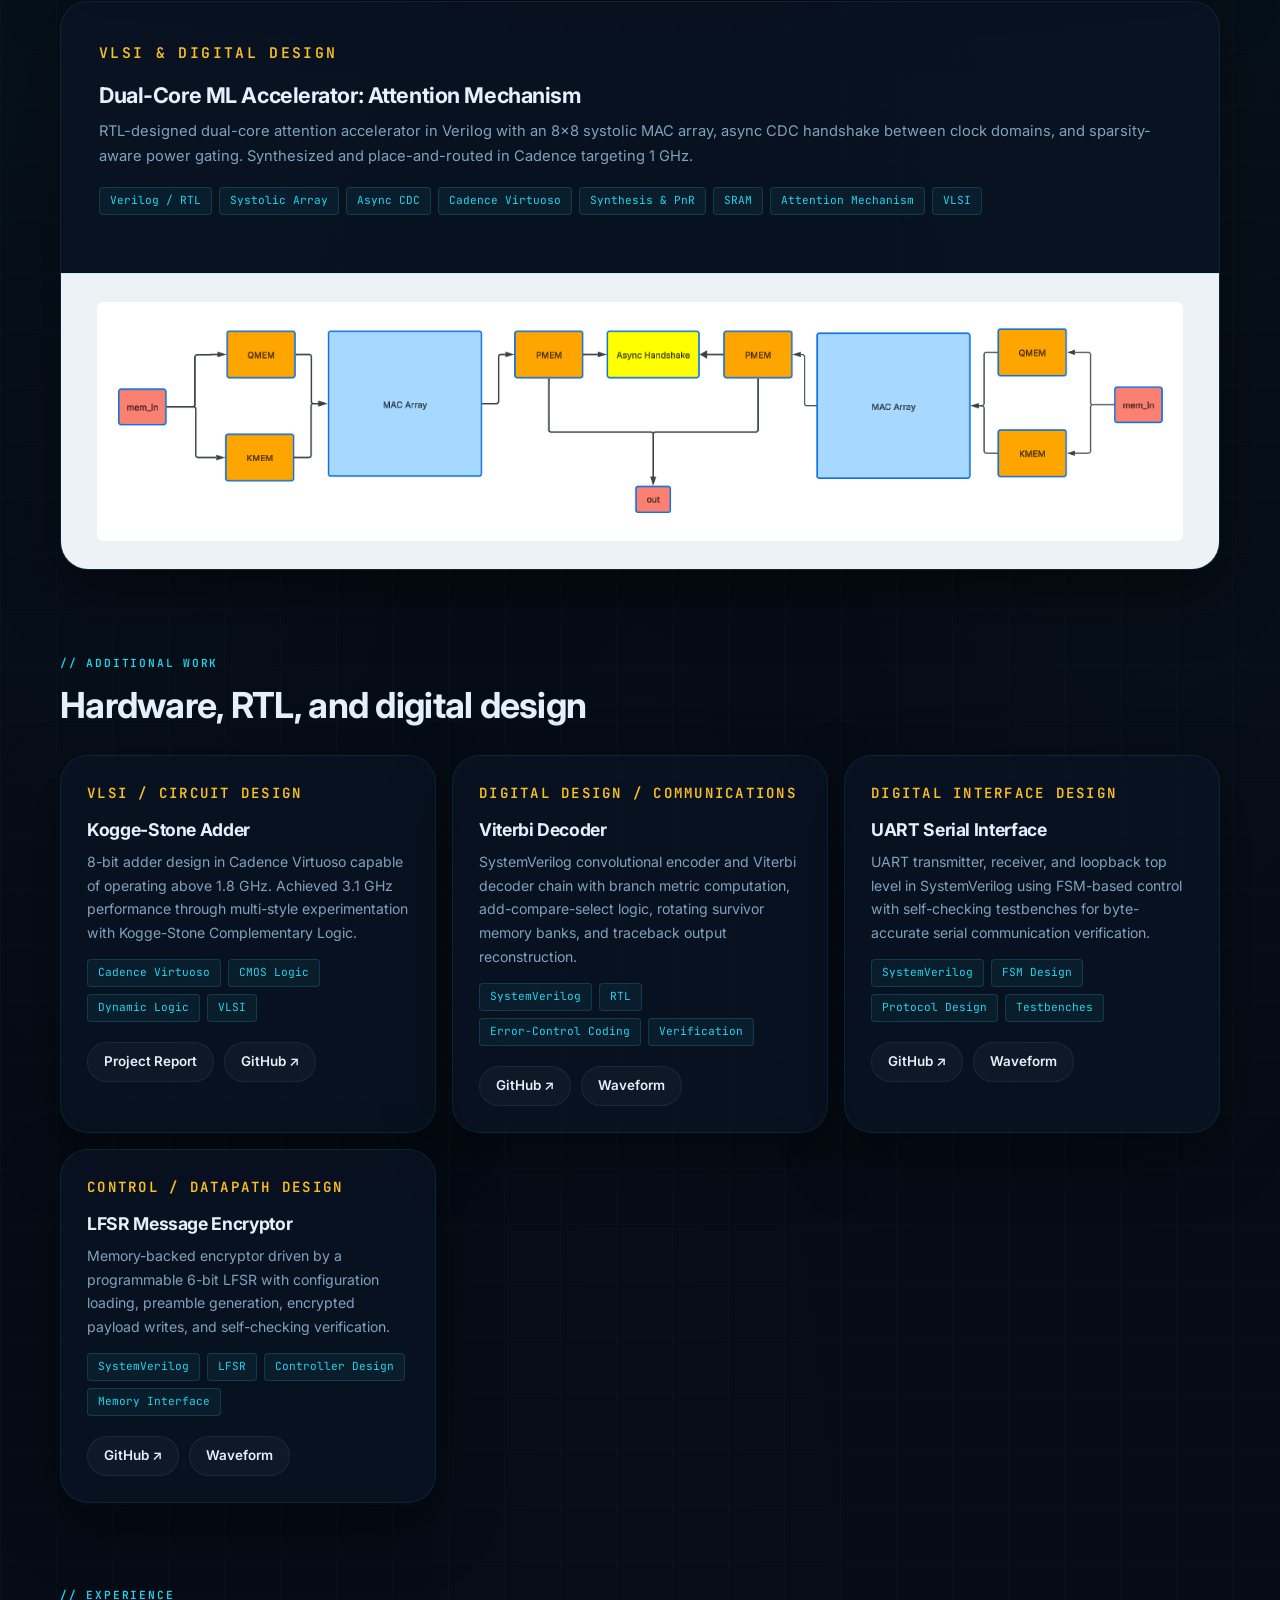
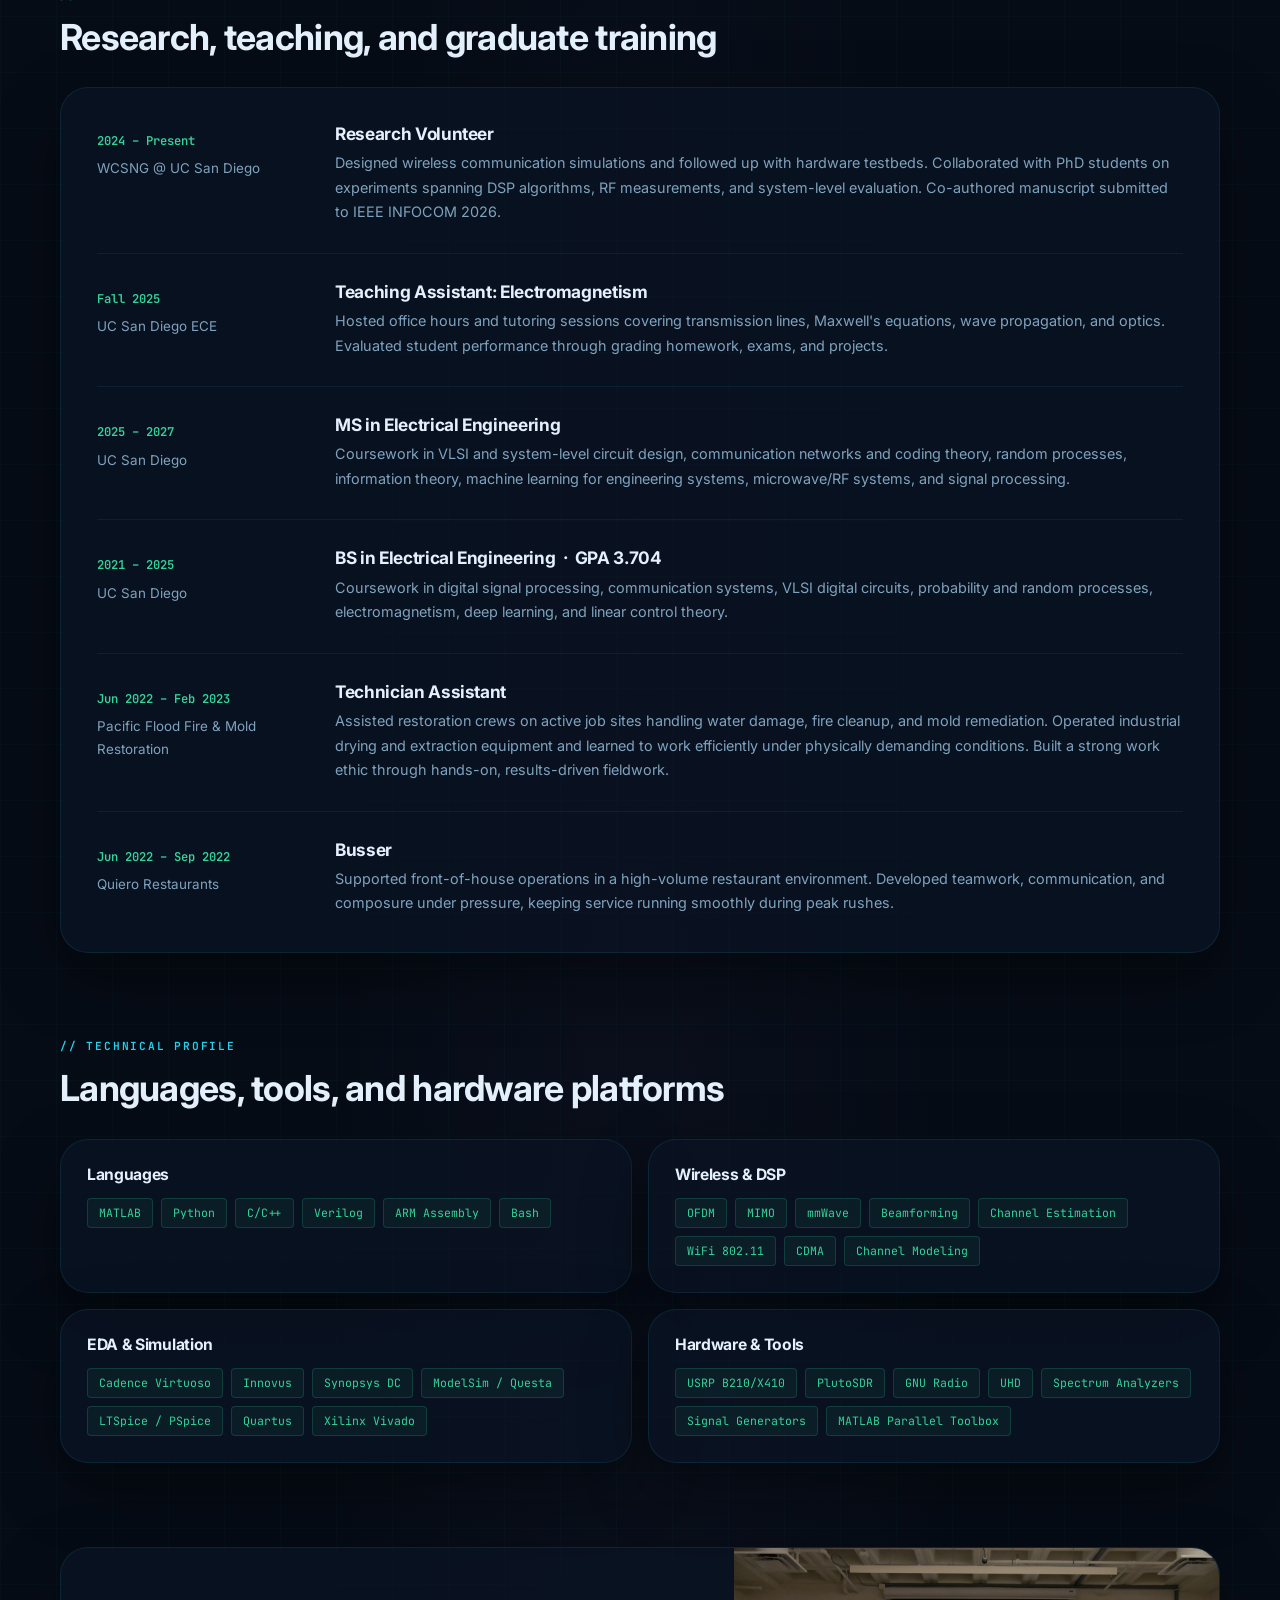
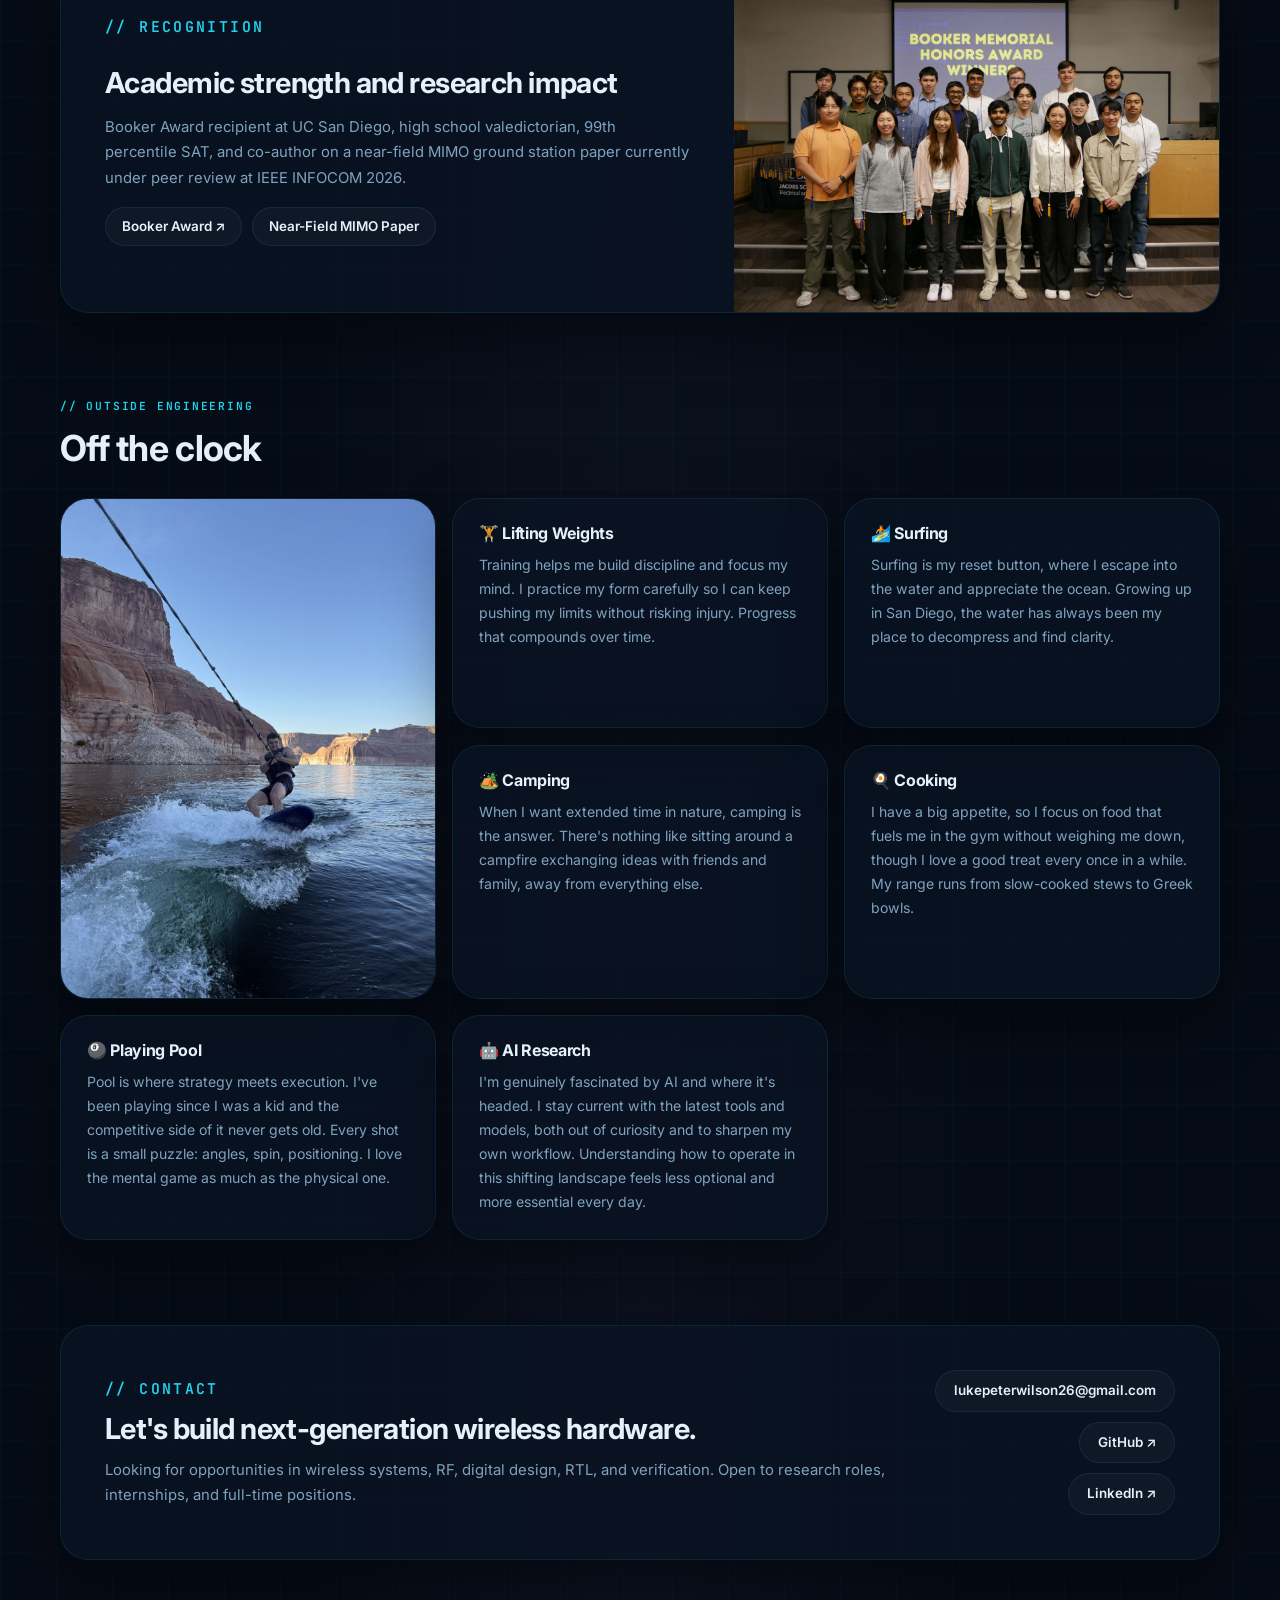
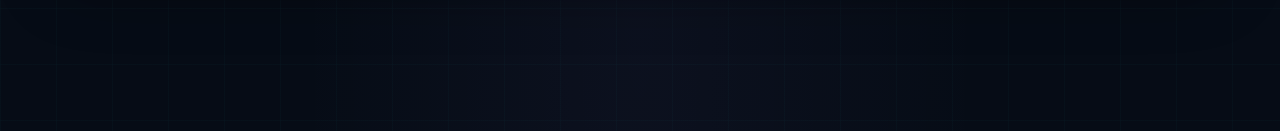
==== commit c2360447: "Add ↗ to all external links for consistency" ====
--- a/index.html
+++ b/index.html
@@ -264,7 +264,7 @@
                 <li>Verification</li>
               </ul>
               <div class="link-row">
-                <a href="https://github.com/lukepwilson/Viterbi-Decoder">GitHub</a>
+                <a href="https://github.com/lukepwilson/Viterbi-Decoder">GitHub ↗</a>
                 <a href="images/viterbi_decoder_waveform.png">Waveform</a>
               </div>
             </article>
@@ -284,7 +284,7 @@
                 <li>Testbenches</li>
               </ul>
               <div class="link-row">
-                <a href="https://github.com/lukepwilson/UART-project">GitHub</a>
+                <a href="https://github.com/lukepwilson/UART-project">GitHub ↗</a>
                 <a href="images/uart_serial_interface_waveform.png">Waveform</a>
               </div>
             </article>
@@ -304,7 +304,7 @@
                 <li>Memory Interface</li>
               </ul>
               <div class="link-row">
-                <a href="https://github.com/lukepwilson/lsfr-message-encryptor">GitHub</a>
+                <a href="https://github.com/lukepwilson/lsfr-message-encryptor">GitHub ↗</a>
                 <a href="images/lfsr_message_encryptor_waveform.png">Waveform</a>
               </div>
             </article>
@@ -493,7 +493,7 @@
                 paper currently under peer review at IEEE INFOCOM 2026.
               </p>
               <div class="link-row">
-                <a href="https://www.ece.ucsd.edu/undergraduate/booker-award">Booker Award</a>
+                <a href="https://www.ece.ucsd.edu/undergraduate/booker-award">Booker Award ↗</a>
                 <a href="project_files/2508.09374v1.pdf">Near-Field MIMO Paper</a>
               </div>
             </div>
--- a/styles.css
+++ b/styles.css
@@ -238,21 +238,19 @@
   padding: 0;
   margin: 0 0 28px;
   display: flex;
-  flex-direction: column;
-  gap: 6px;
+  flex-wrap: wrap;
+  gap: 8px;
   max-width: 58ch;
 }
 .hero-roles li {
-  font-size: 0.9rem;
-  color: var(--text);
-  padding-left: 16px;
-  position: relative;
-}
-.hero-roles li::before {
-  content: '▸';
-  position: absolute;
-  left: 0;
+  font-size: 0.8rem;
+  font-weight: 500;
   color: var(--cyan);
+  background: rgba(34, 211, 238, 0.08);
+  border: 1px solid rgba(34, 211, 238, 0.25);
+  border-radius: 999px;
+  padding: 5px 14px;
+  letter-spacing: 0.02em;
 }
 
 .hero-actions {
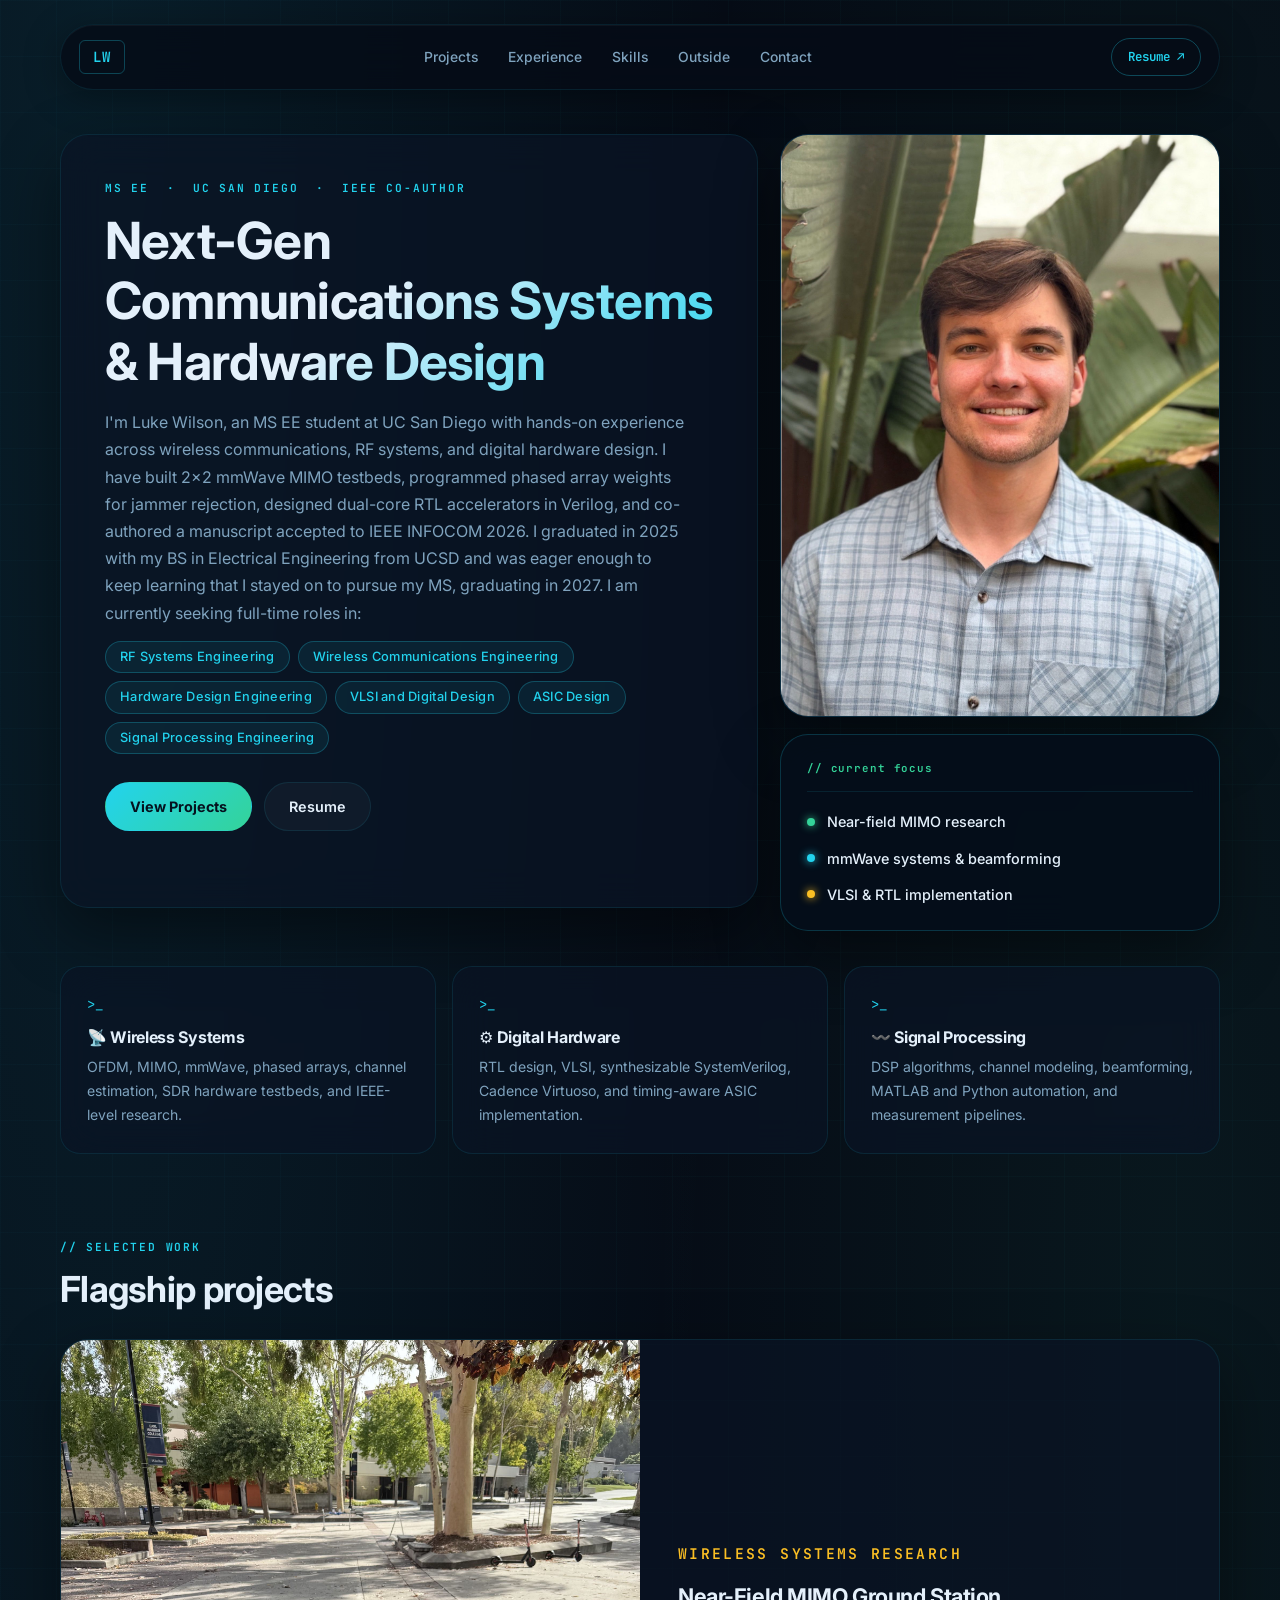
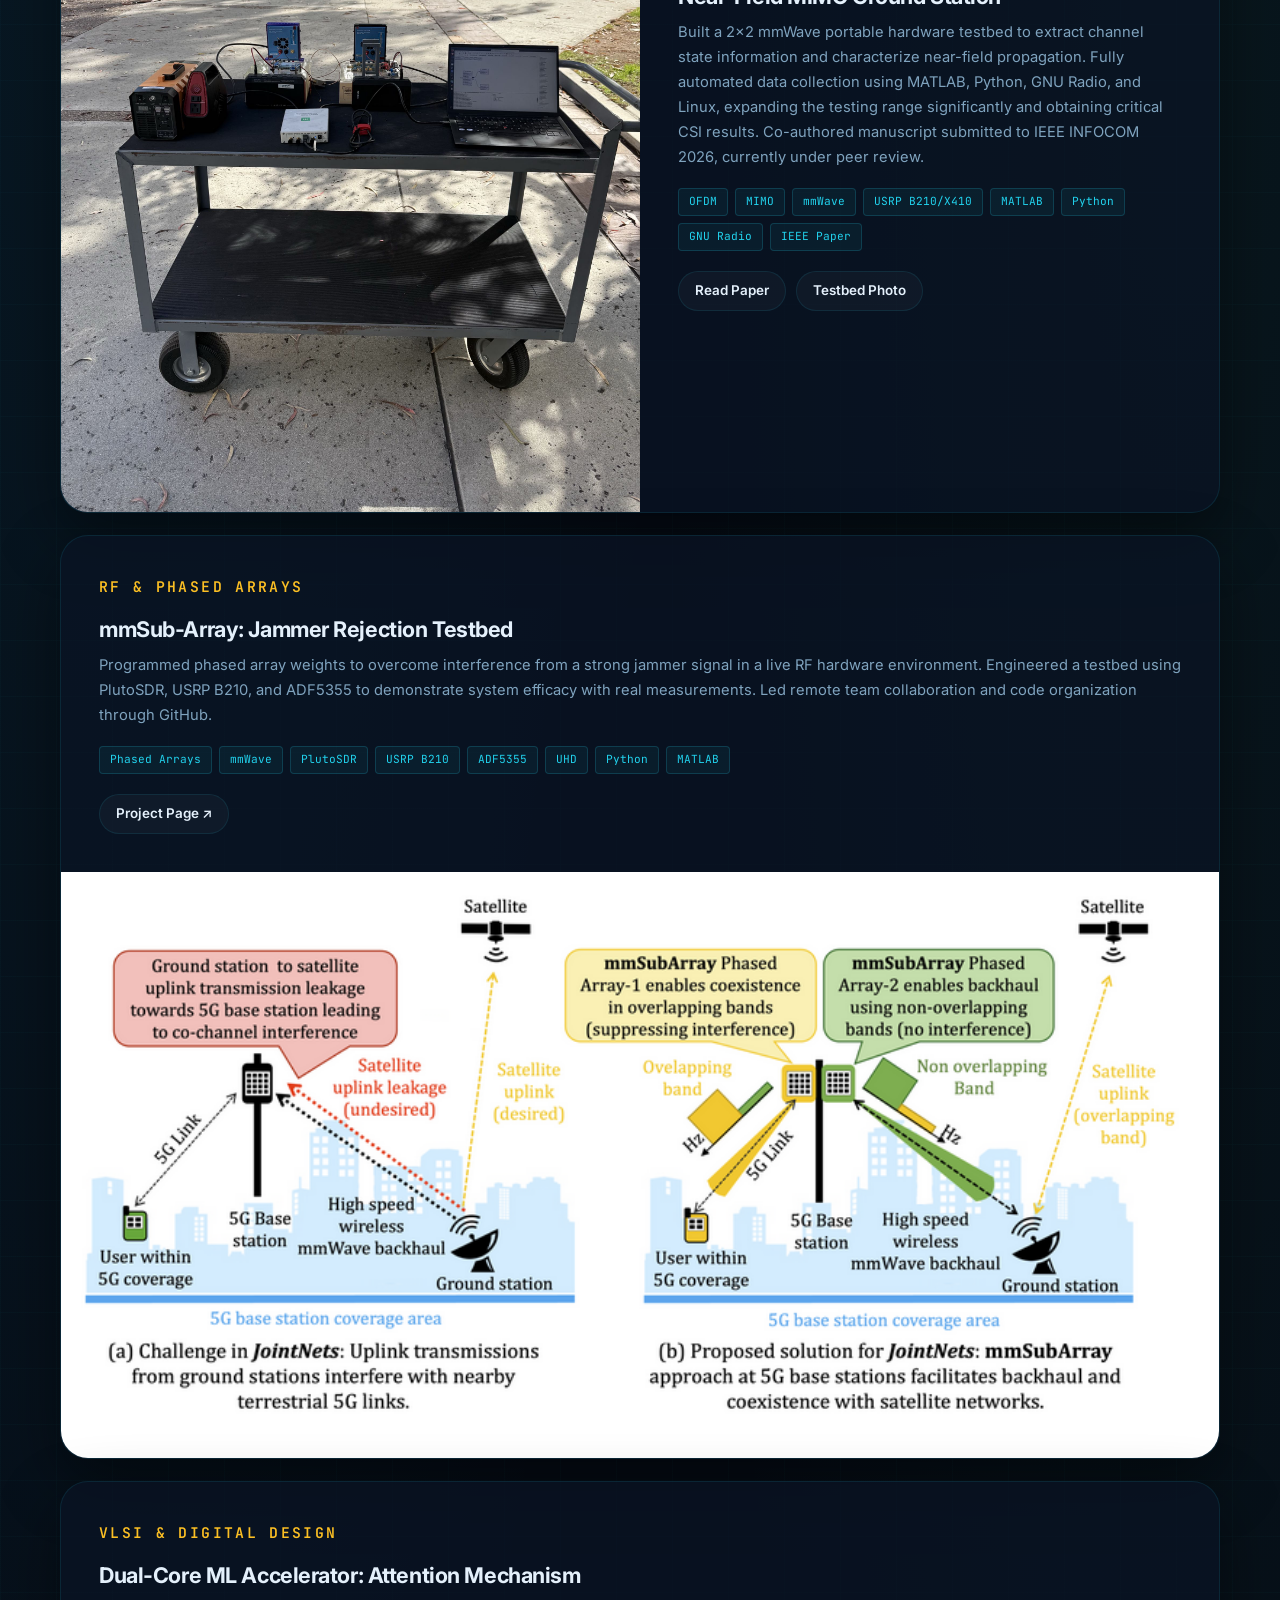
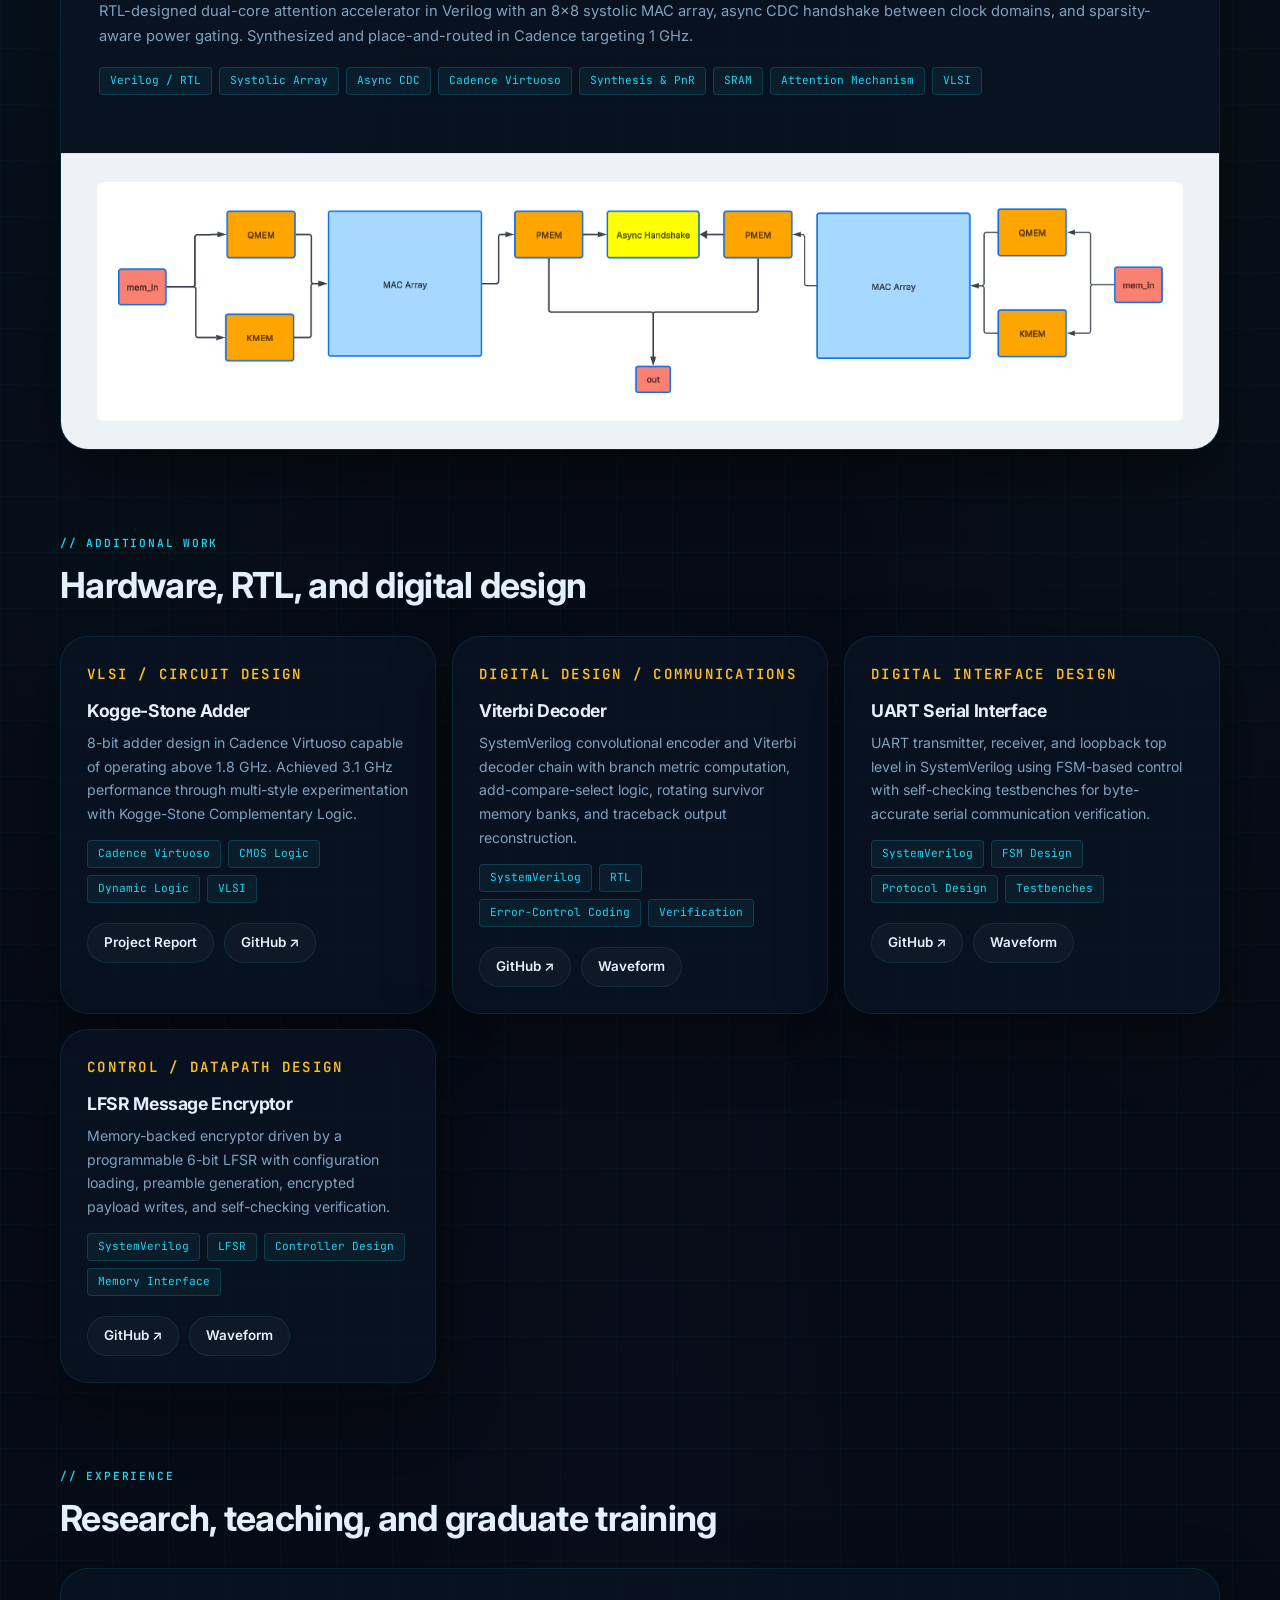
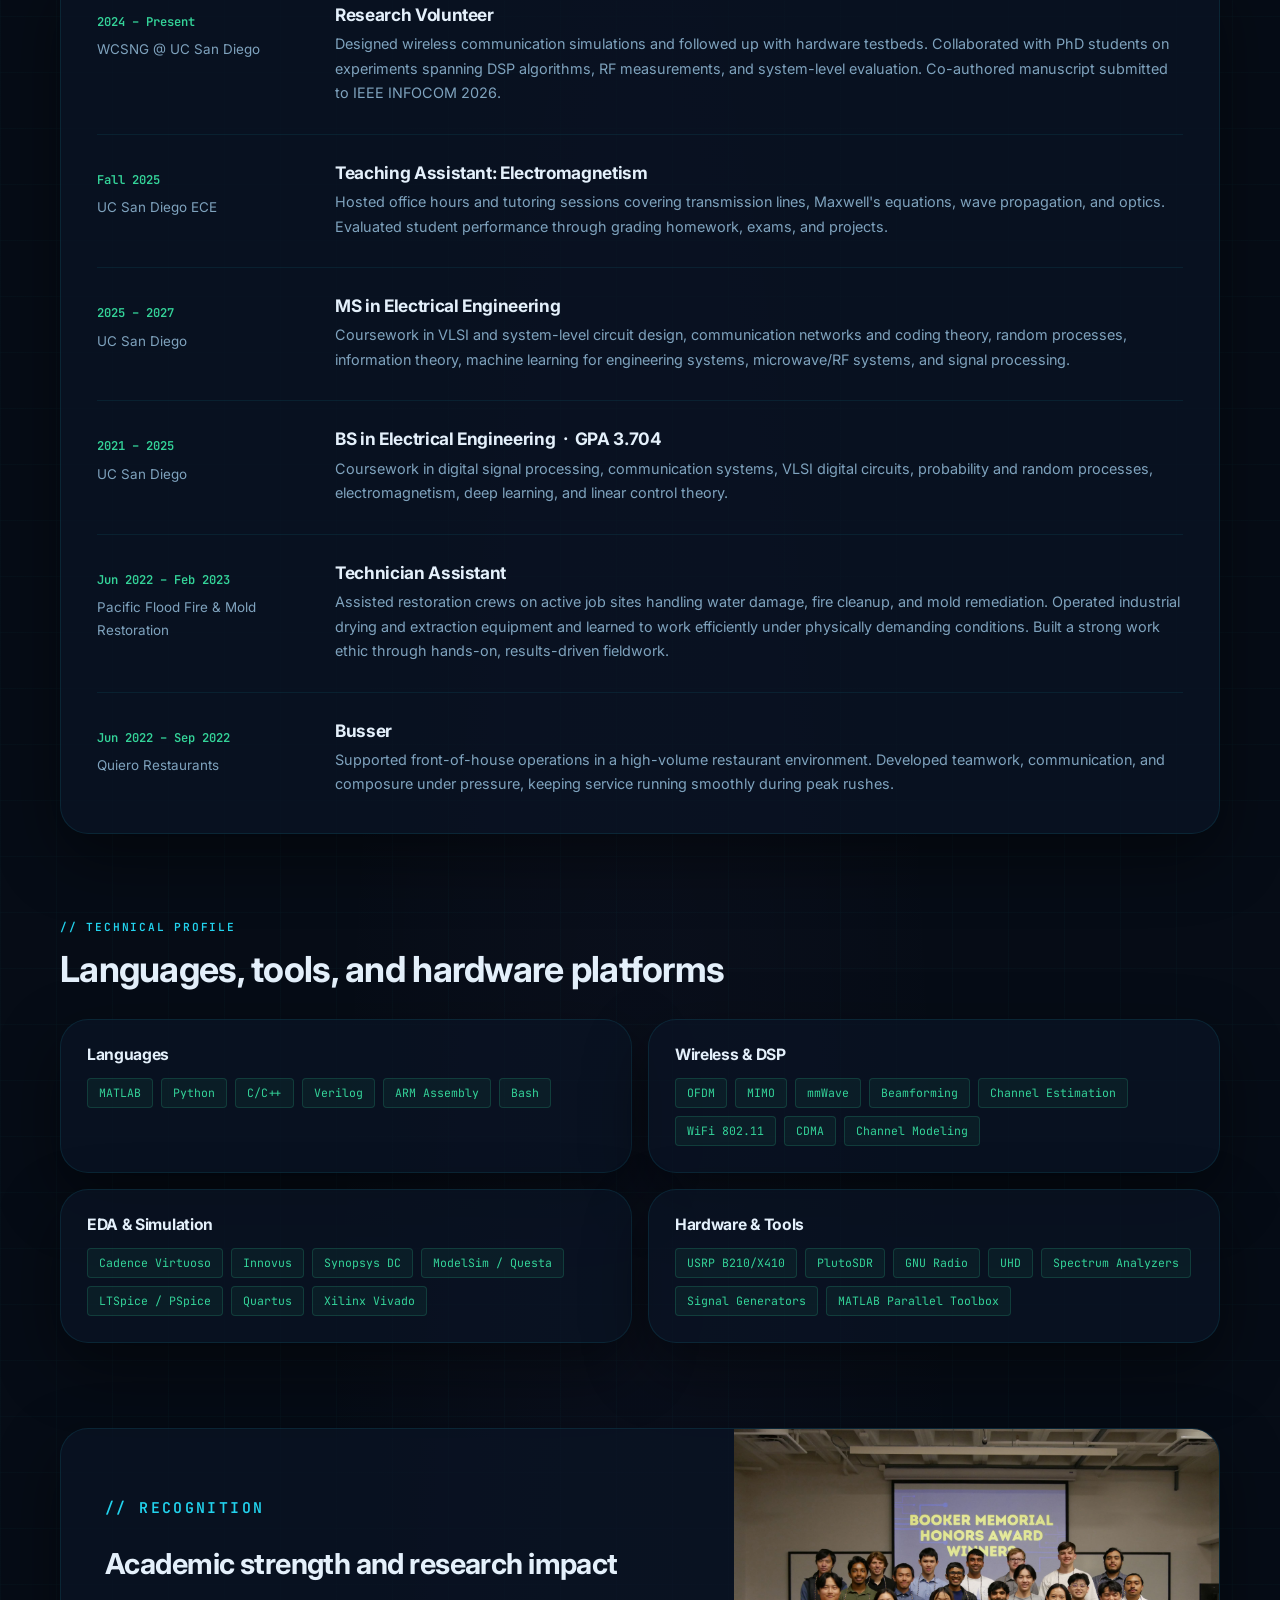
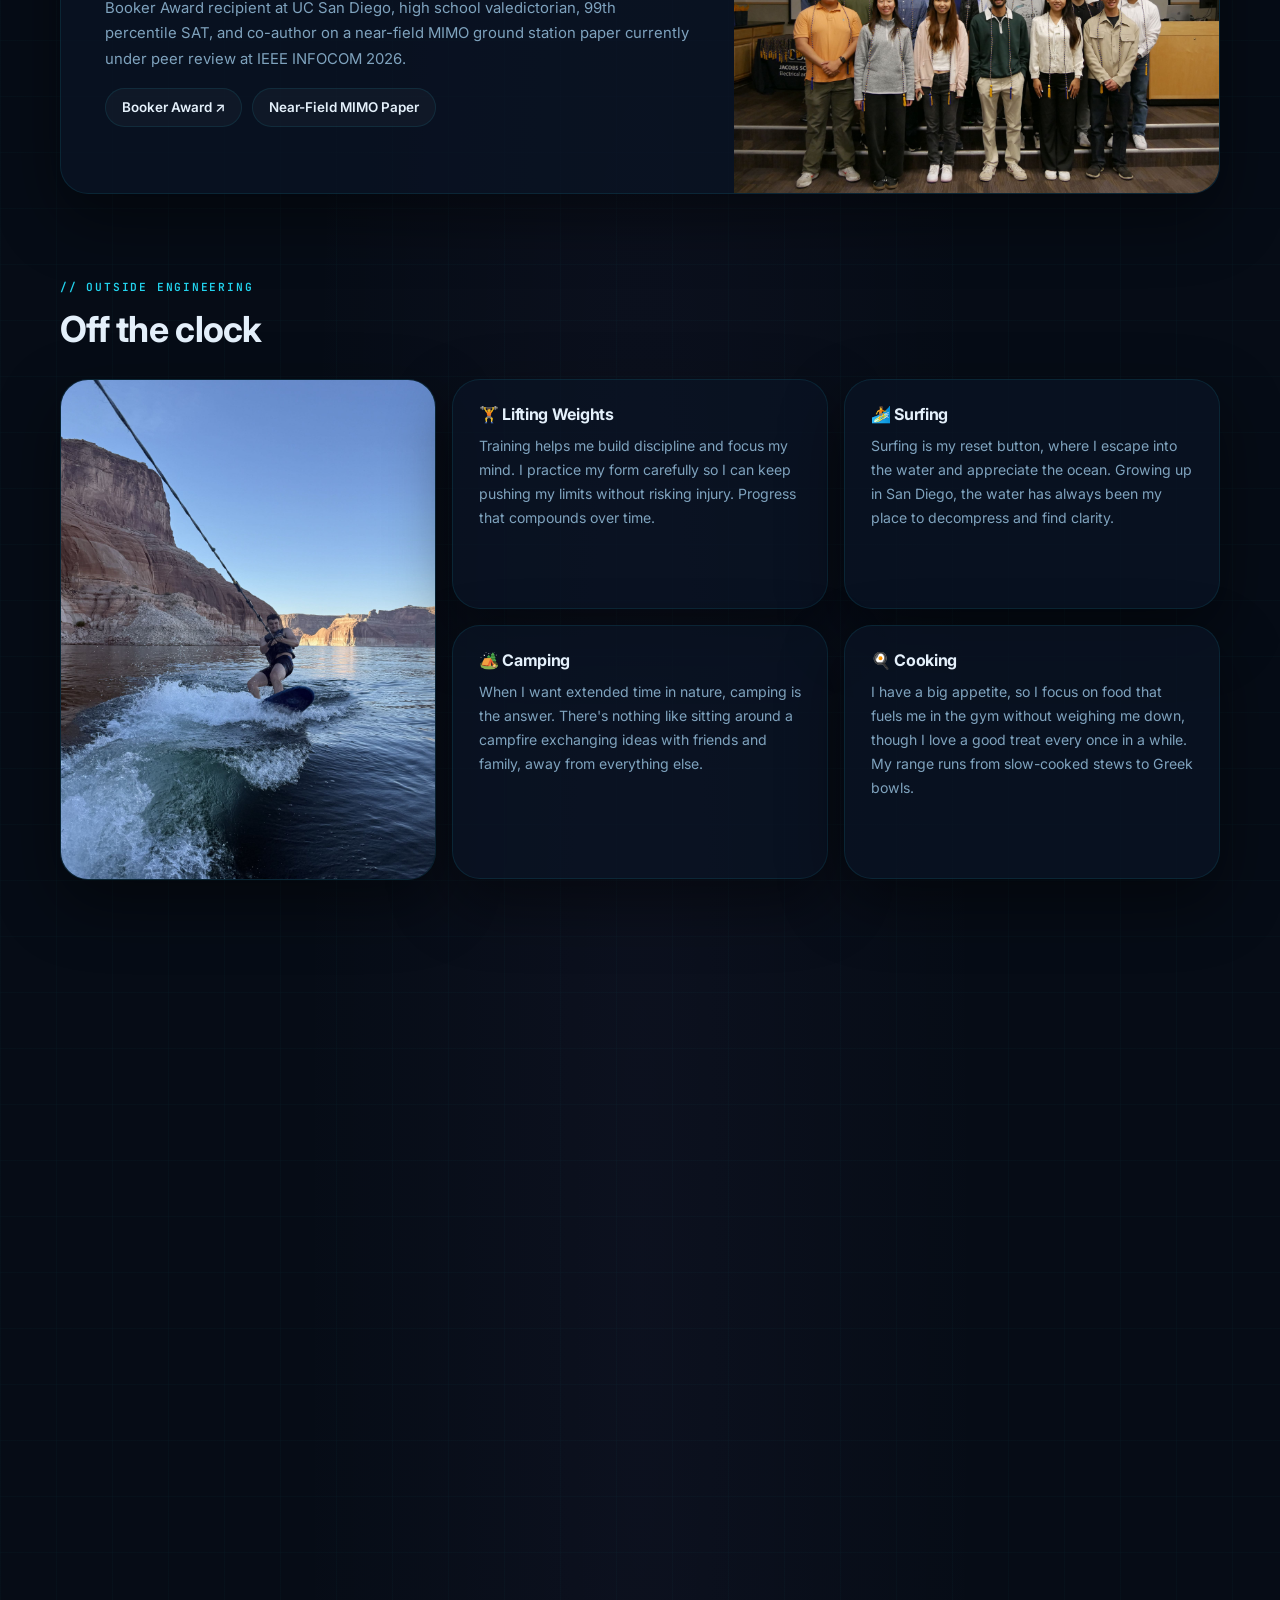
==== commit bac76bb8: "Swap headshot photo and remove hero metrics section" ====
--- a/index.html
+++ b/index.html
@@ -76,25 +76,11 @@
               <a class="button button-primary" href="#projects">View Projects</a>
               <a class="button button-outline" href="resumes/Luke-Peter-Wilson.pdf" target="_blank">Resume</a>
             </div>
-            <ul class="hero-metrics" aria-label="Highlights">
-              <li>
-                <strong>IEEE</strong>
-                <span>Co-authored manuscript submitted to INFOCOM 2026, under peer review</span>
-              </li>
-              <li>
-                <strong>2×2 MIMO</strong>
-                <span>mmWave portable hardware testbed with automated CSI extraction</span>
-              </li>
-              <li>
-                <strong>3.704</strong>
-                <span>BS GPA · Booker Award recipient and high school valedictorian</span>
-              </li>
-            </ul>
           </div>
 
           <div class="hero-visual">
             <figure class="portrait-card reveal reveal-right">
-              <img src="images/nice_headshot.jpg" alt="Luke Wilson" />
+              <img src="images/nice-headshot.jpg" alt="Luke Wilson" />
             </figure>
             <div class="hero-status-card reveal reveal-right" style="transition-delay:120ms">
               <p class="status-label">// current focus</p>
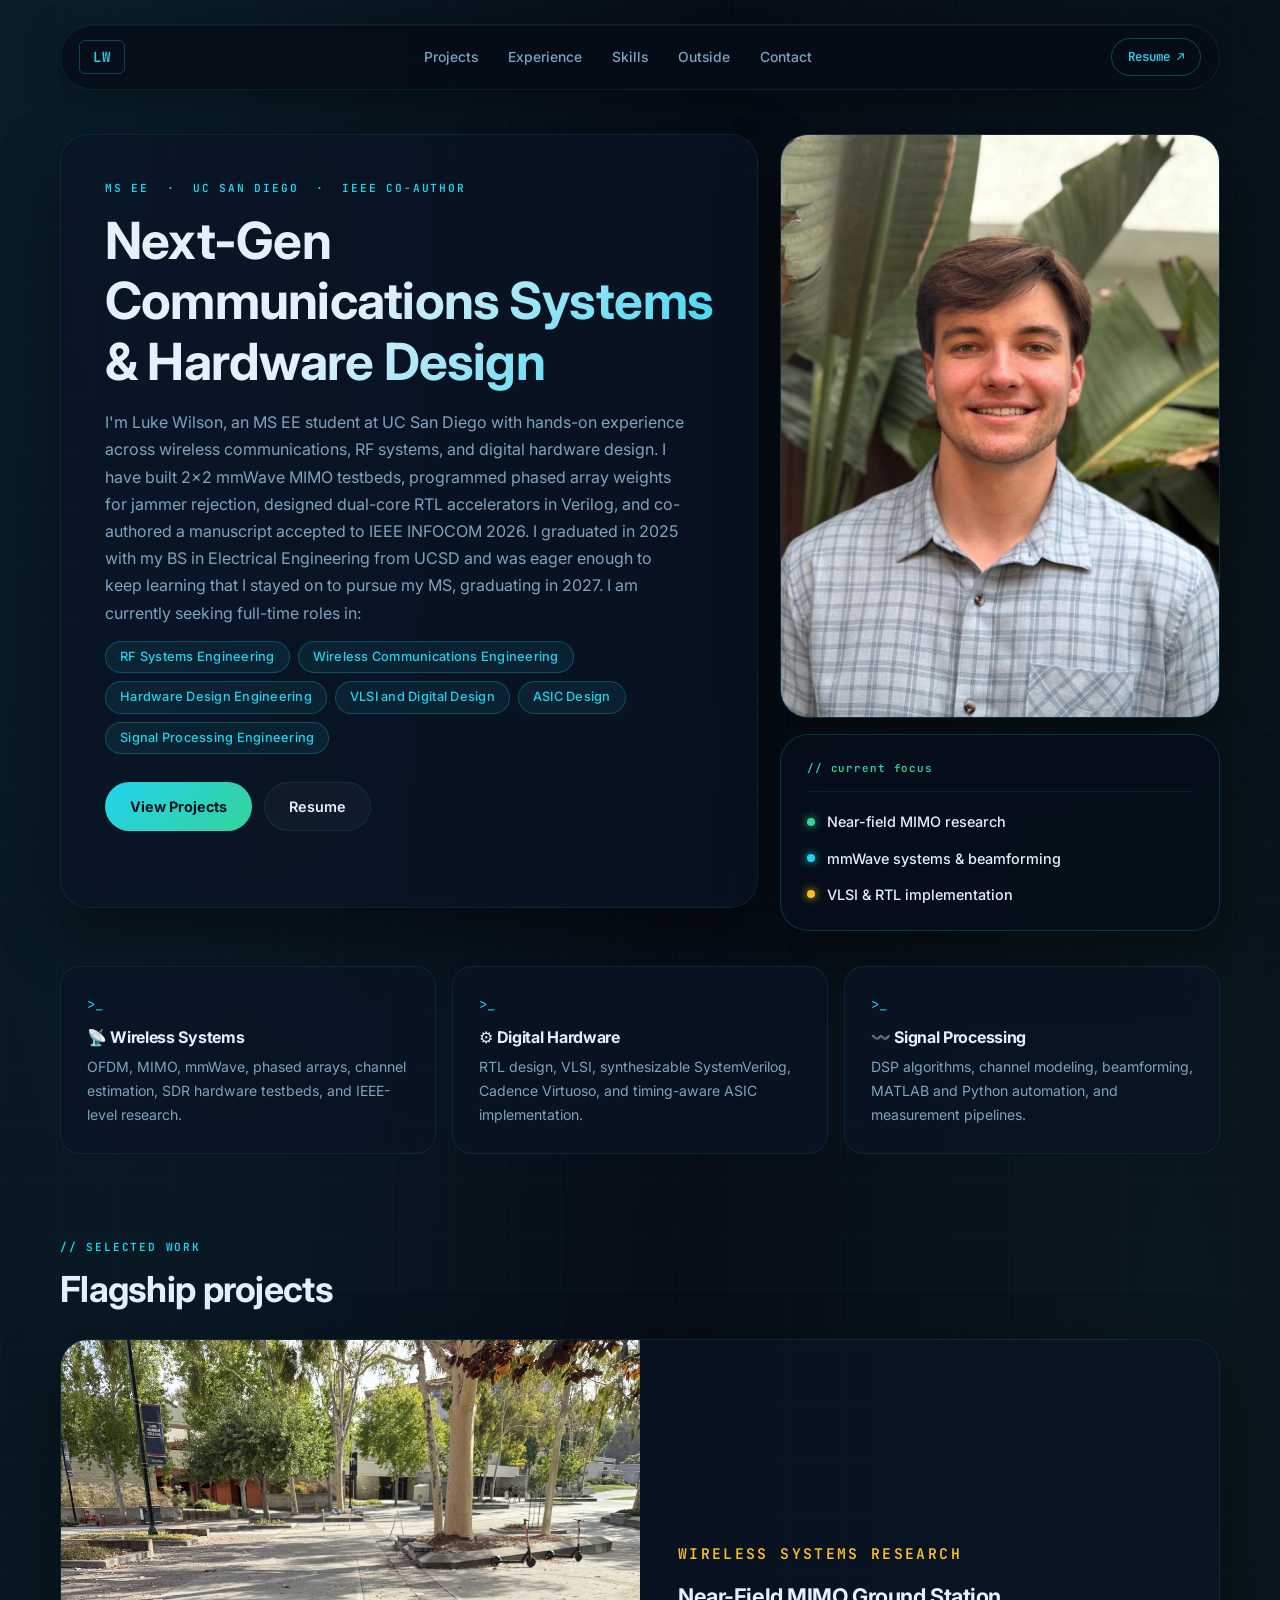
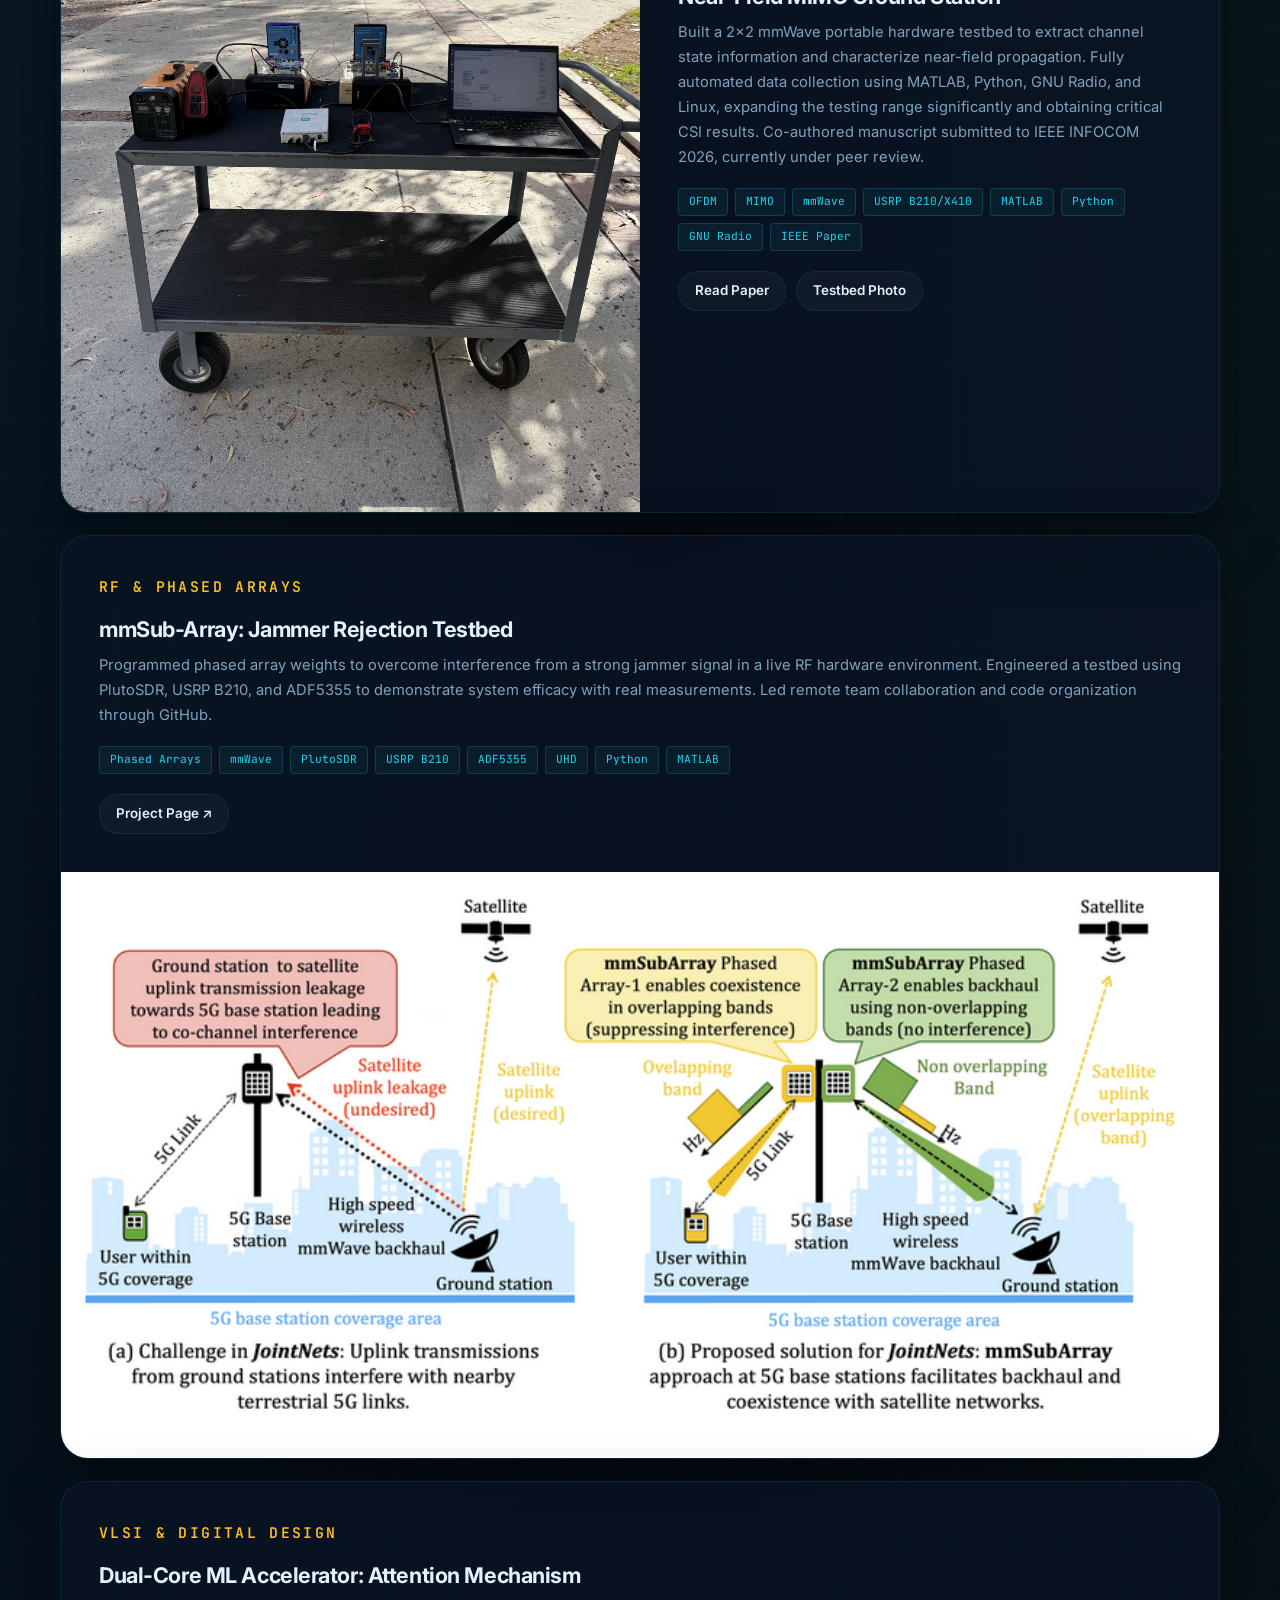
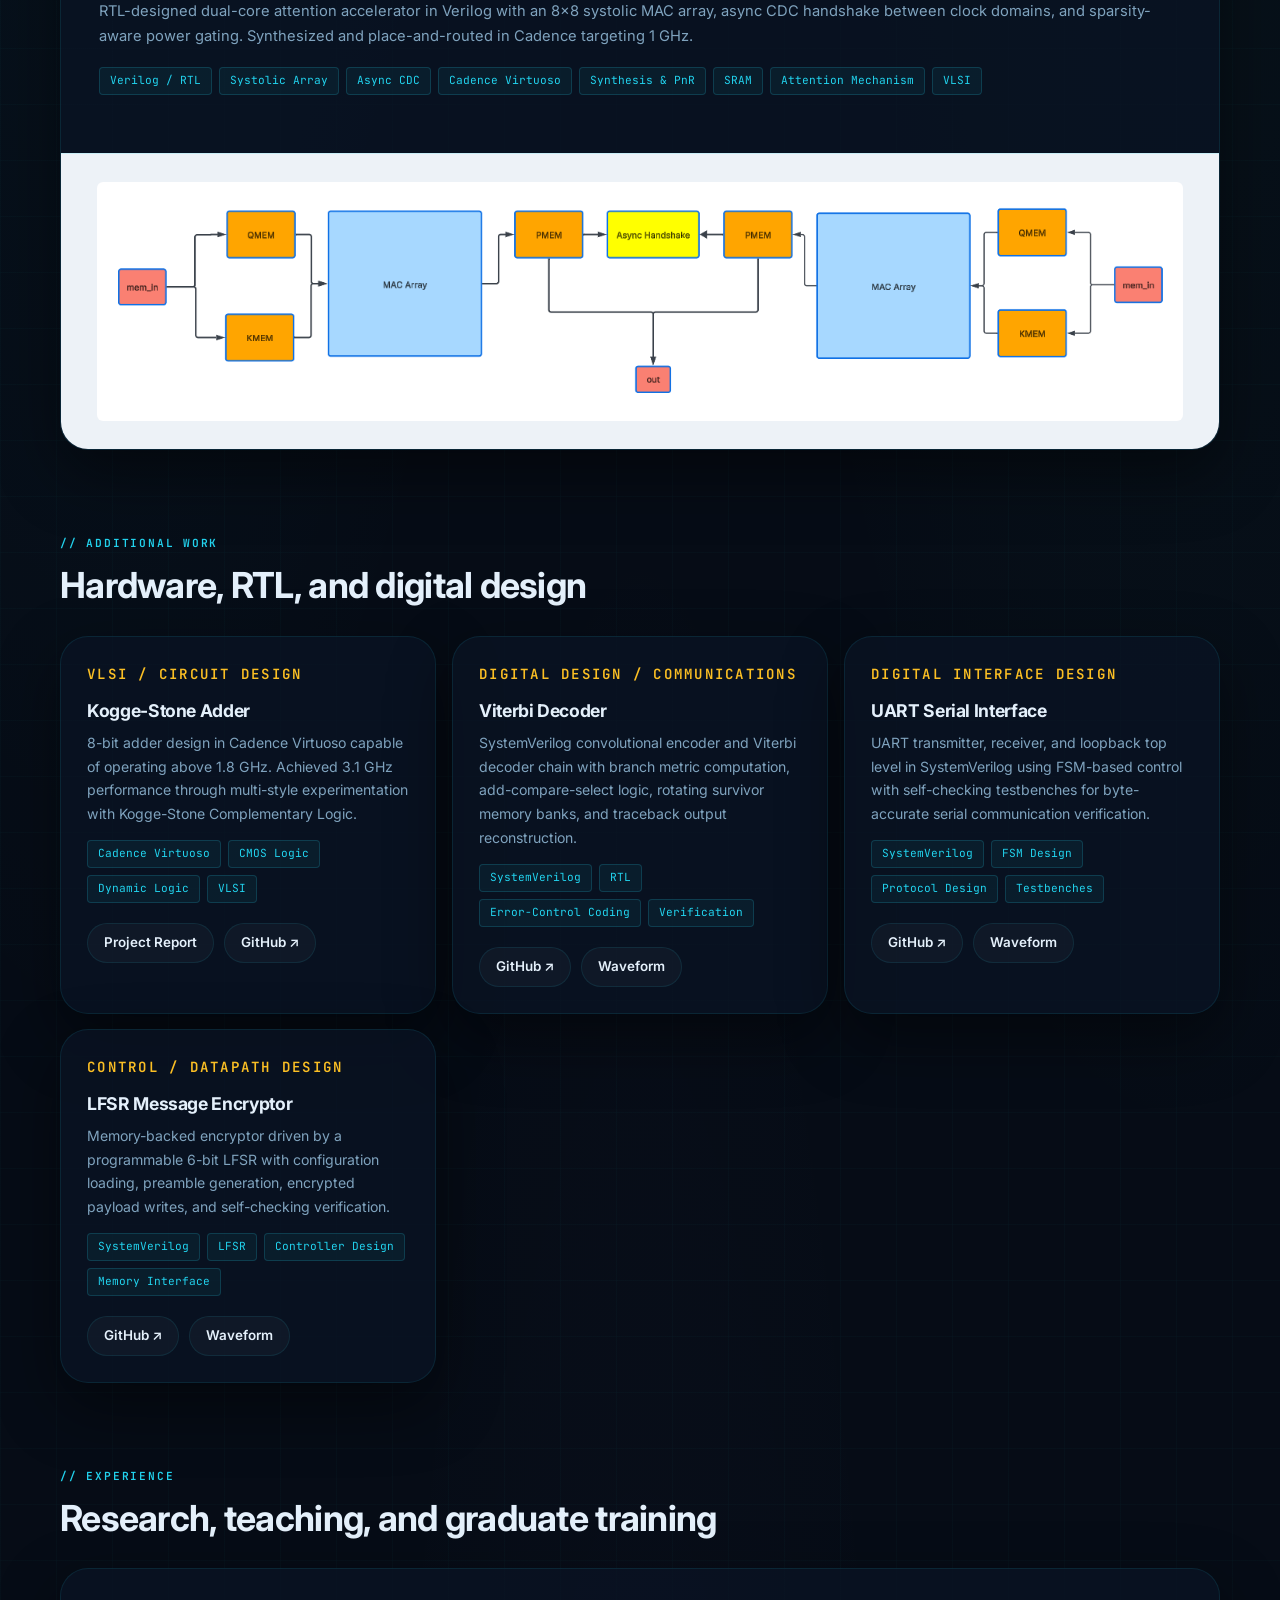
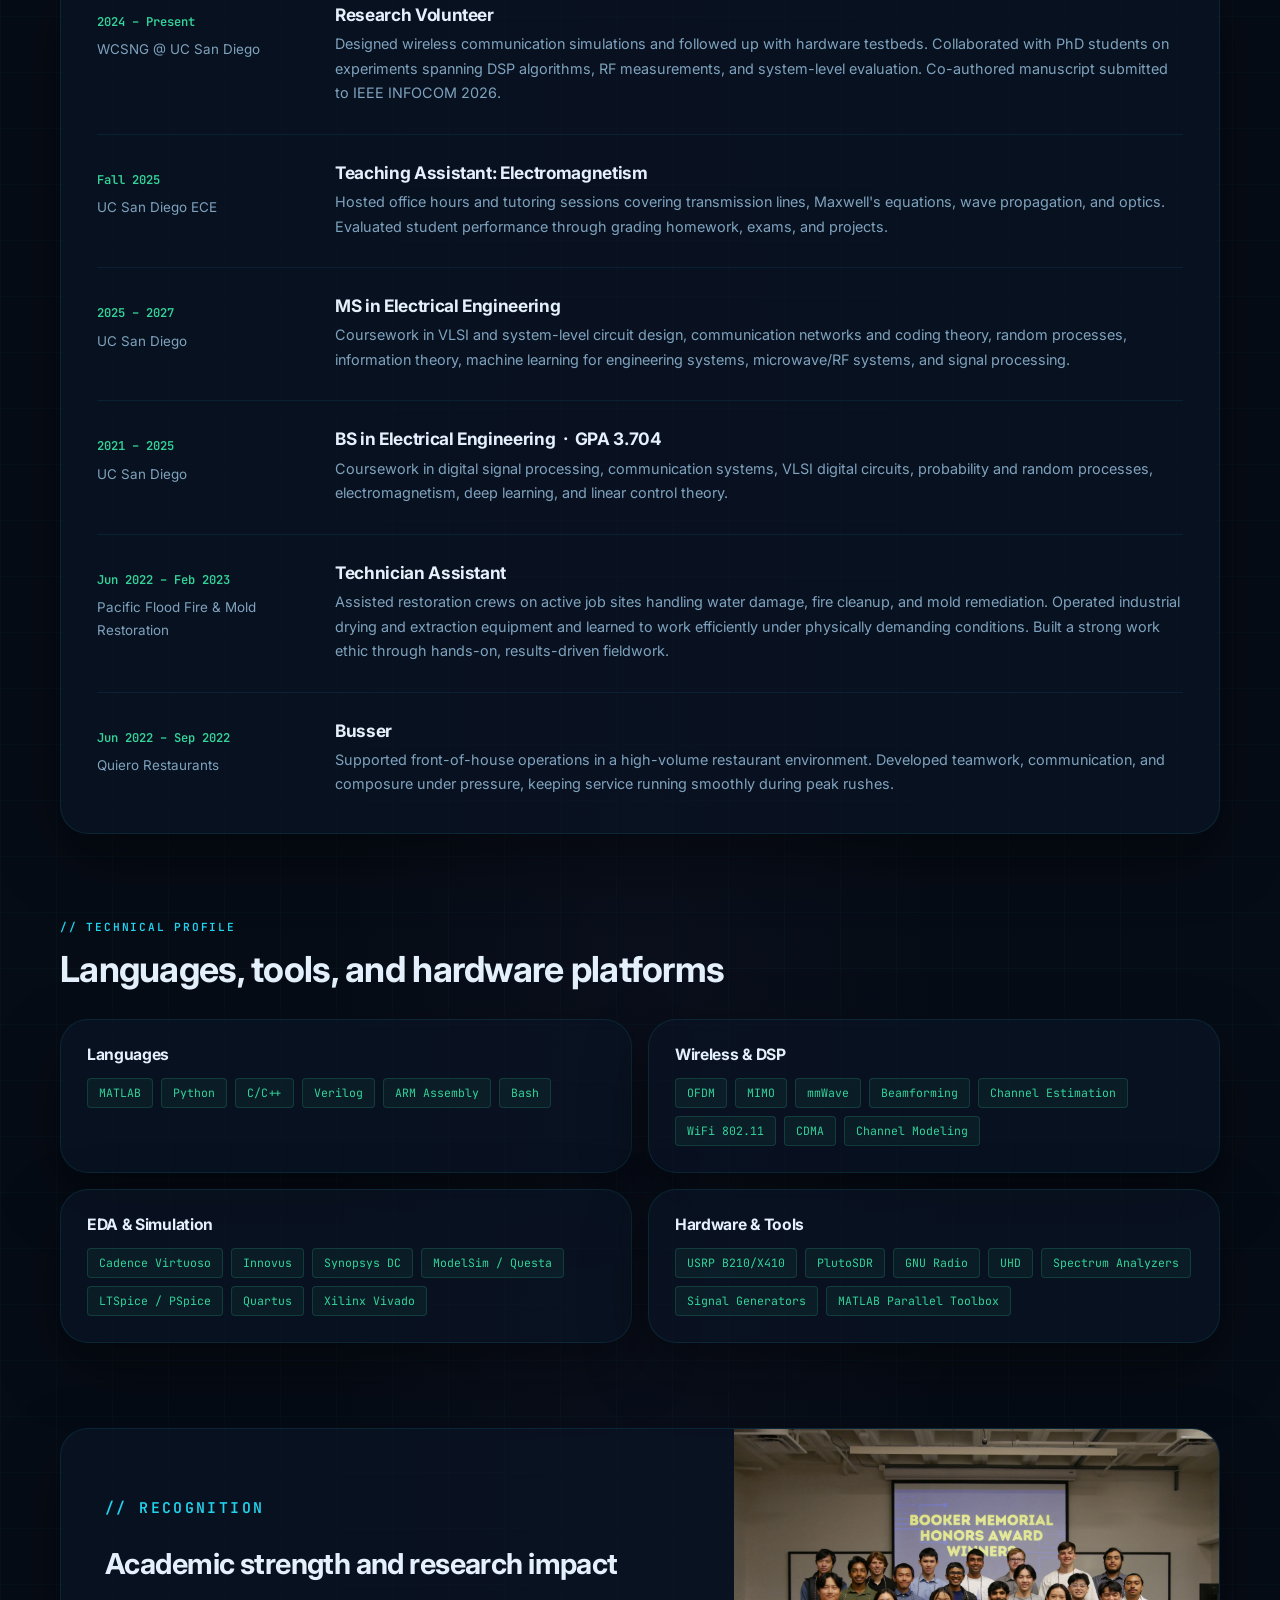
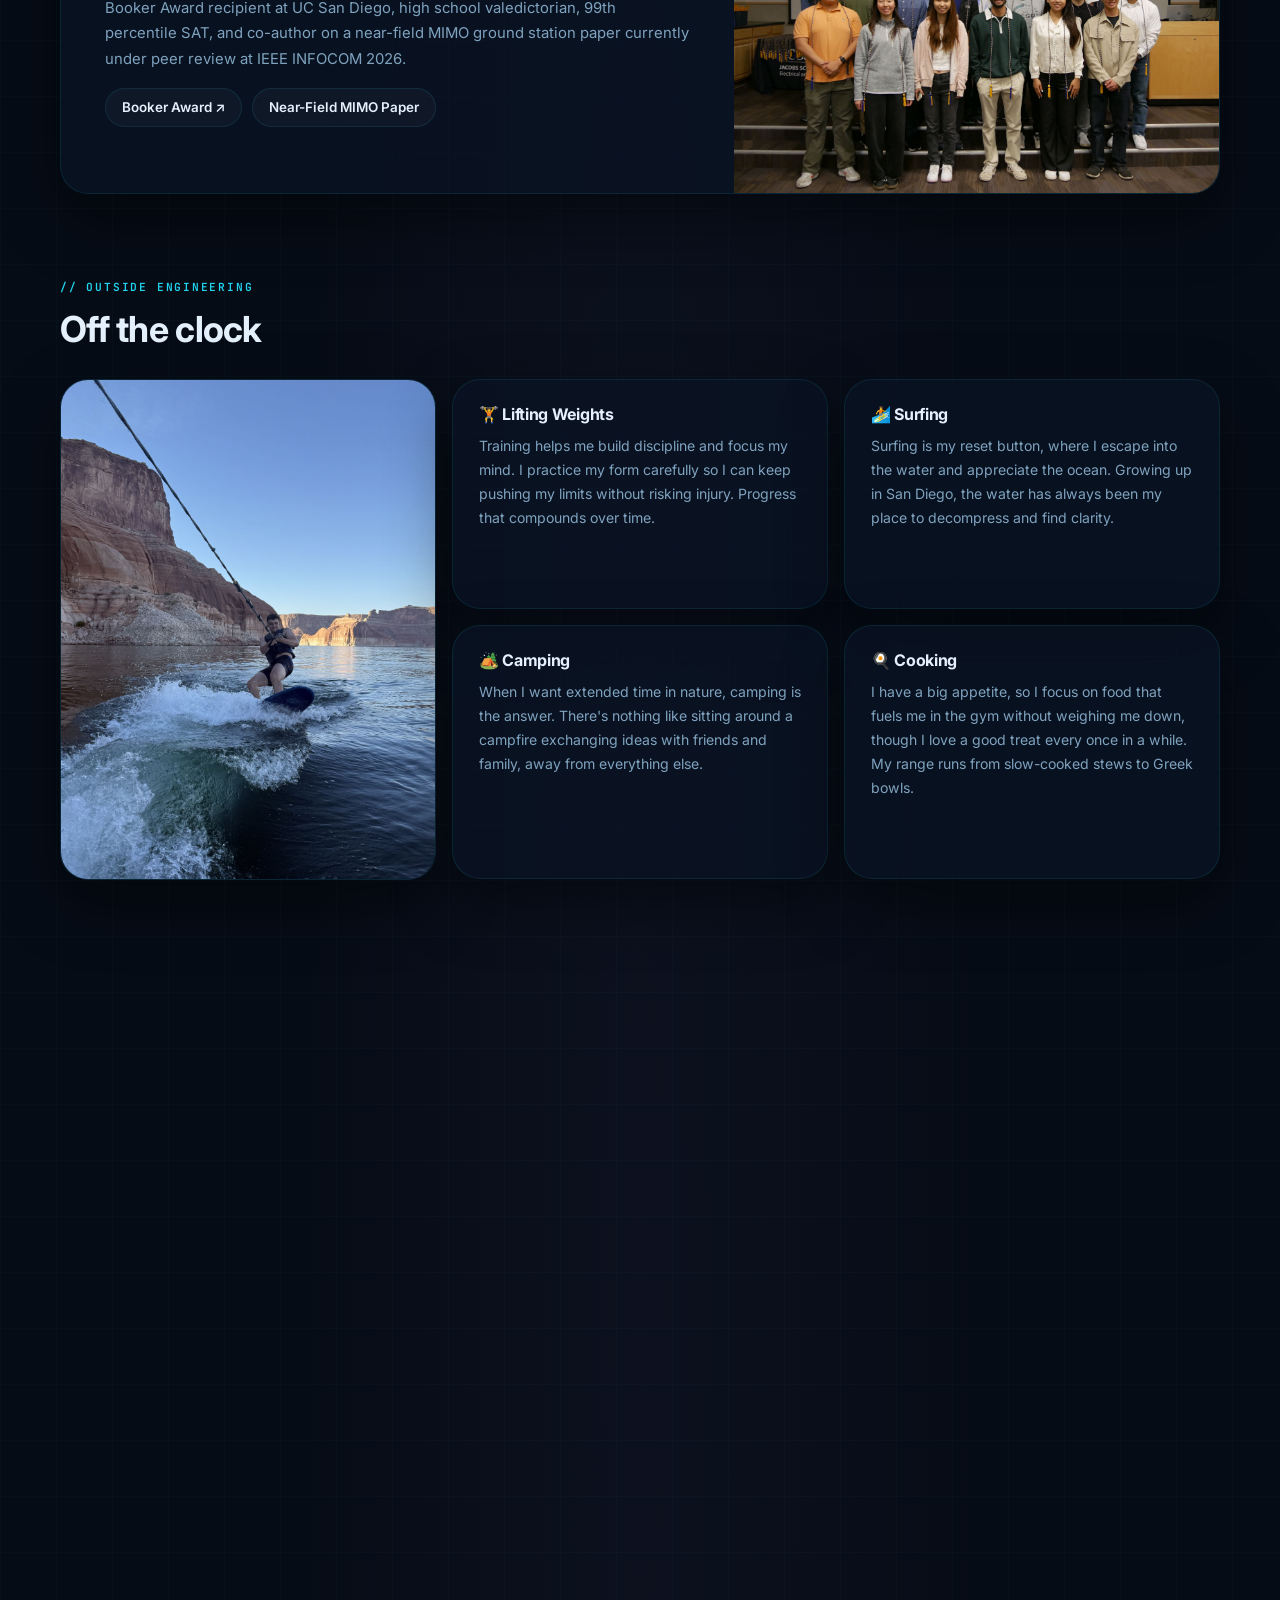
==== commit 91452f93: "Update resume links to luke-w.pdf Co-Authored-By: Claude Sonnet 4.6 <noreply@anthropic.com>" ====
--- a/index.html
+++ b/index.html
@@ -44,7 +44,7 @@
           <a href="#life">Outside</a>
           <a href="#contact">Contact</a>
         </nav>
-        <a class="nav-cta" href="resumes/Luke-Peter-Wilson.pdf" target="_blank">Resume ↗</a>
+        <a class="nav-cta" href="resumes/luke-w.pdf" target="_blank">Resume ↗</a>
       </header>
 
       <main id="top">
@@ -74,7 +74,7 @@
             </ul>
             <div class="hero-actions">
               <a class="button button-primary" href="#projects">View Projects</a>
-              <a class="button button-outline" href="resumes/Luke-Peter-Wilson.pdf" target="_blank">Resume</a>
+              <a class="button button-outline" href="resumes/luke-w.pdf" target="_blank">Resume</a>
             </div>
           </div>
 
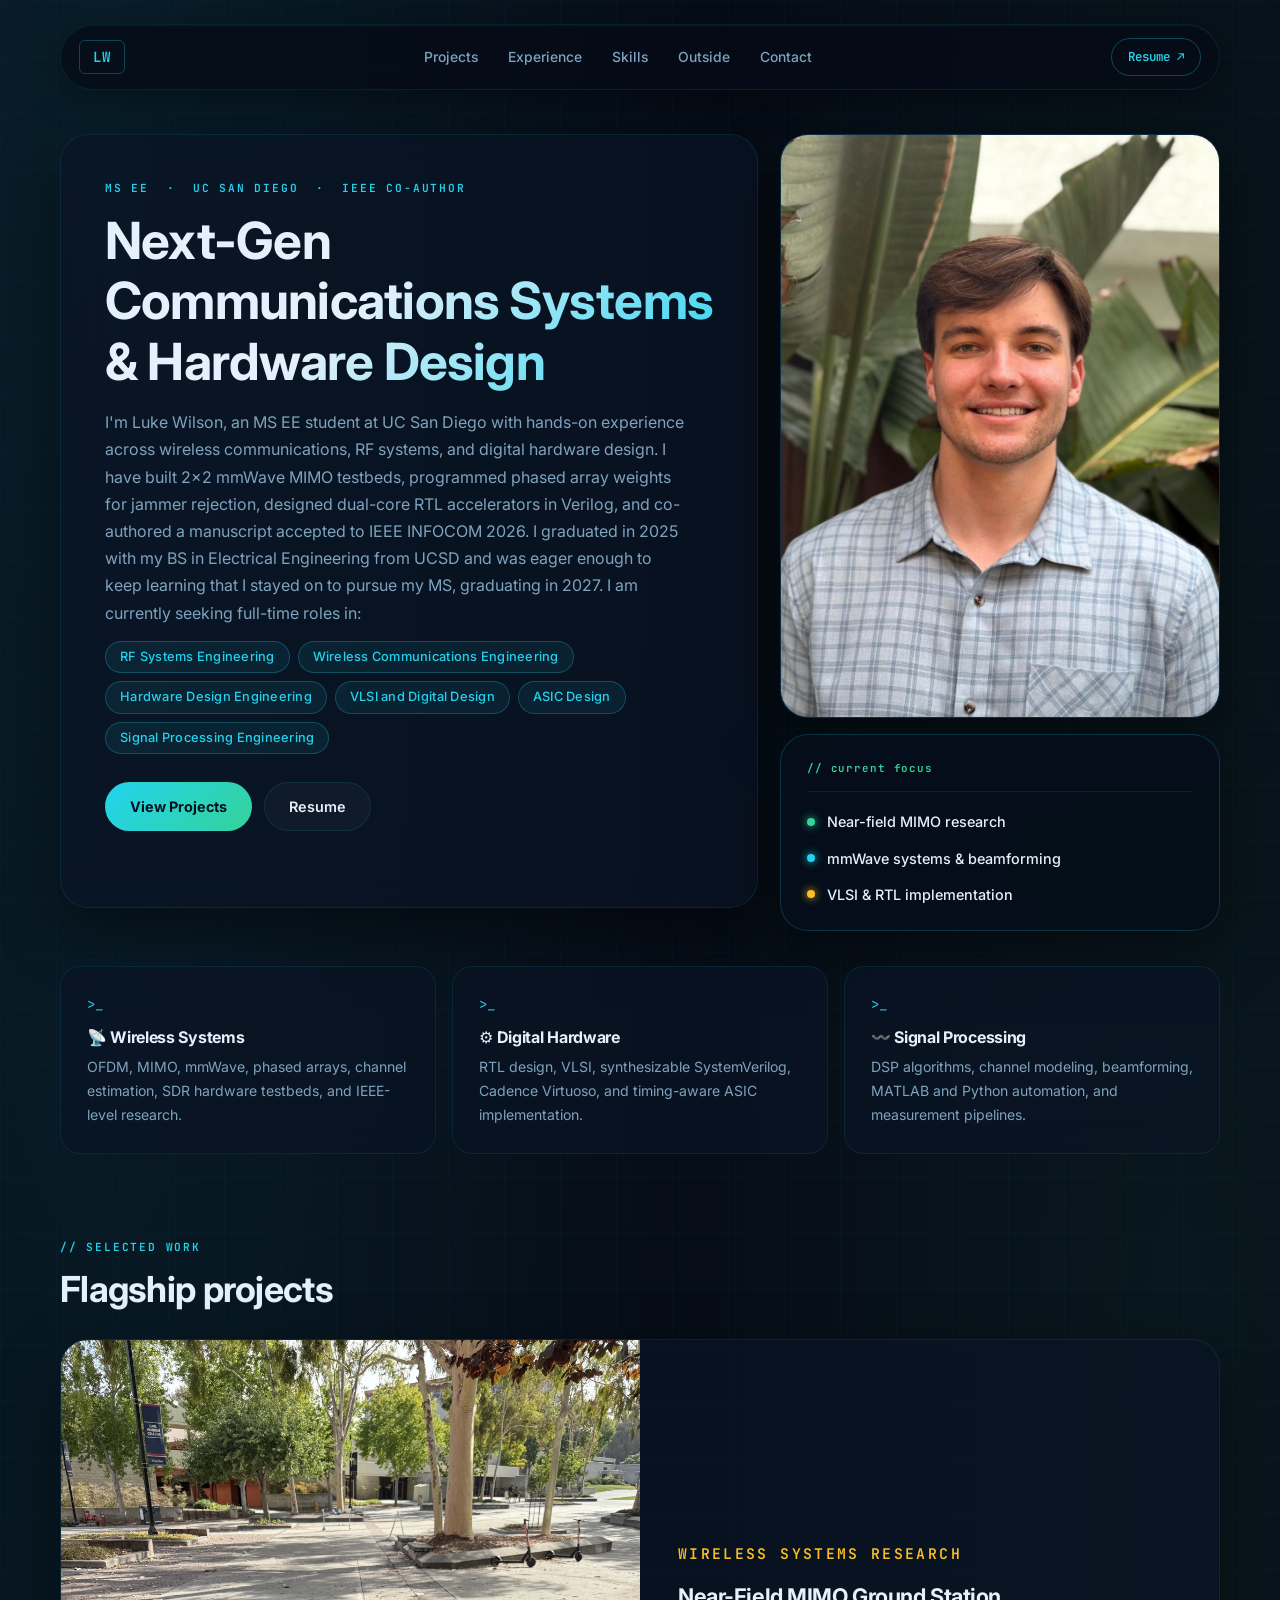
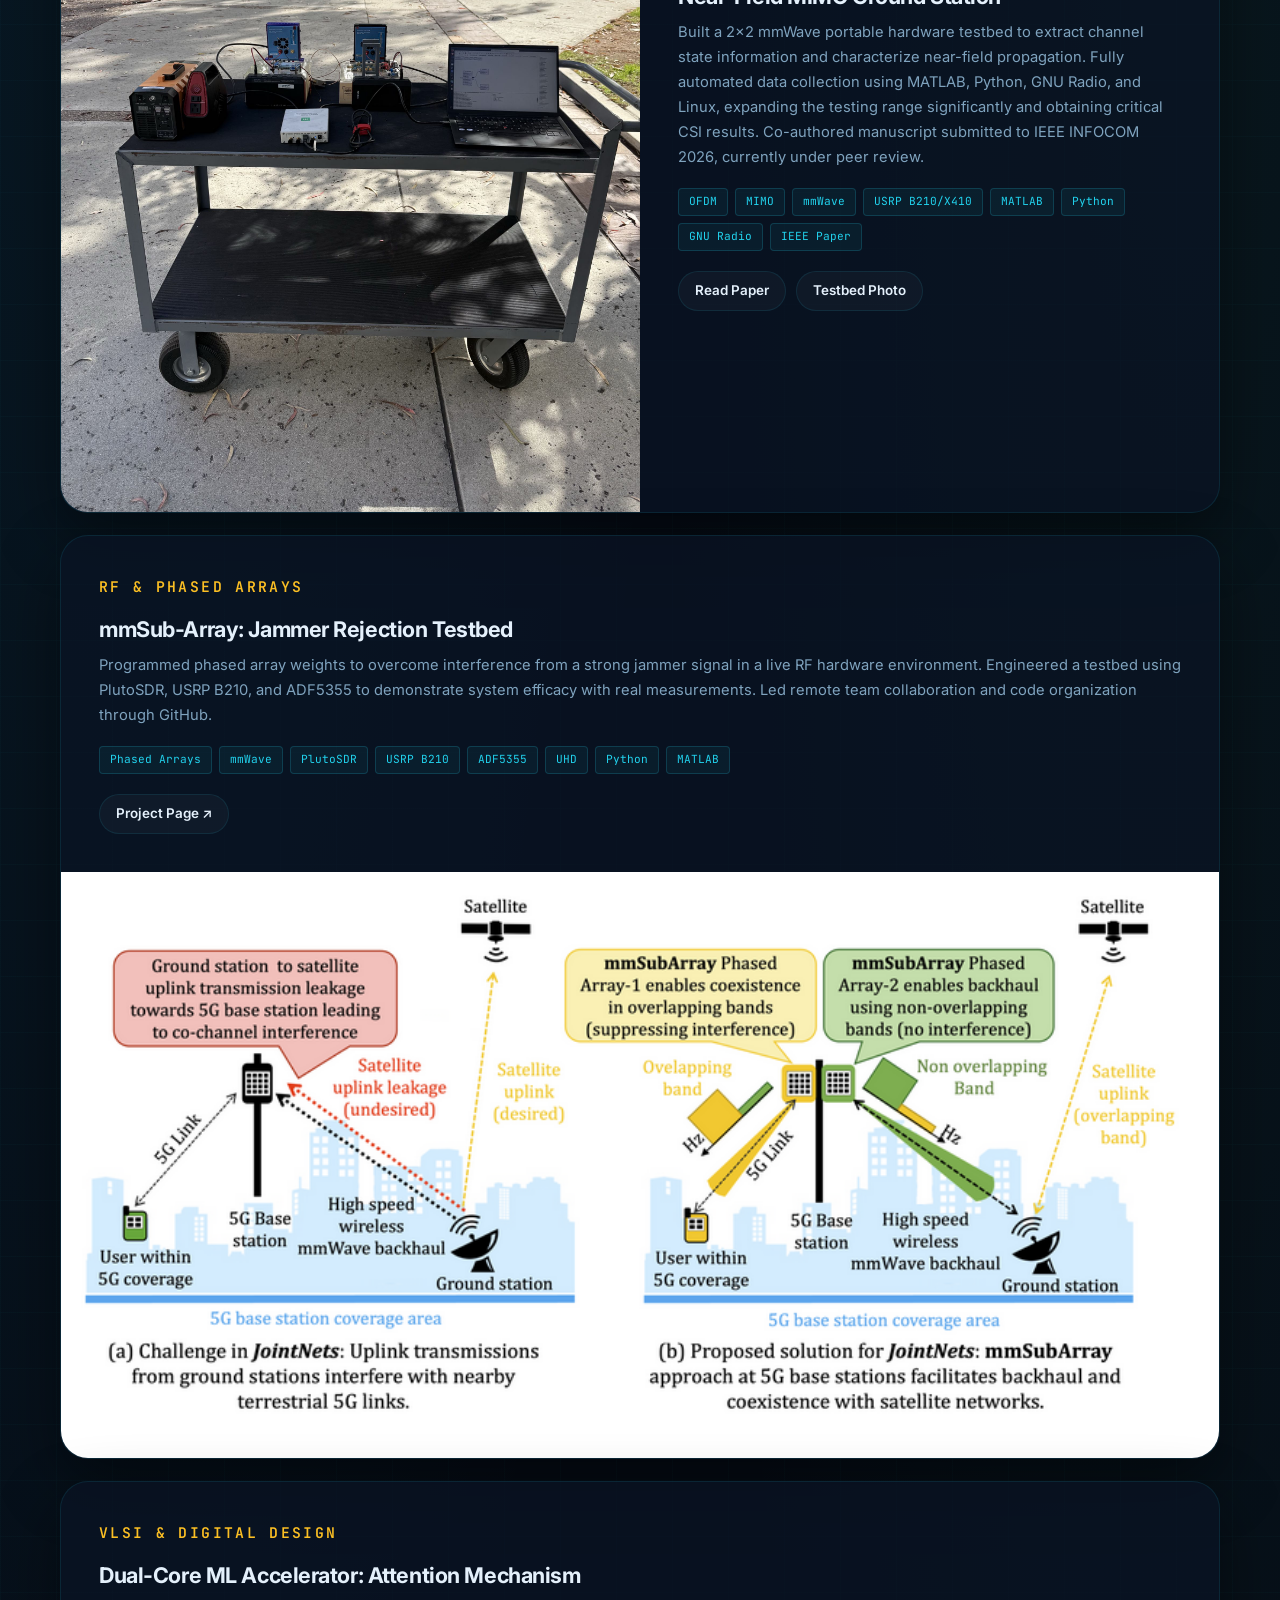
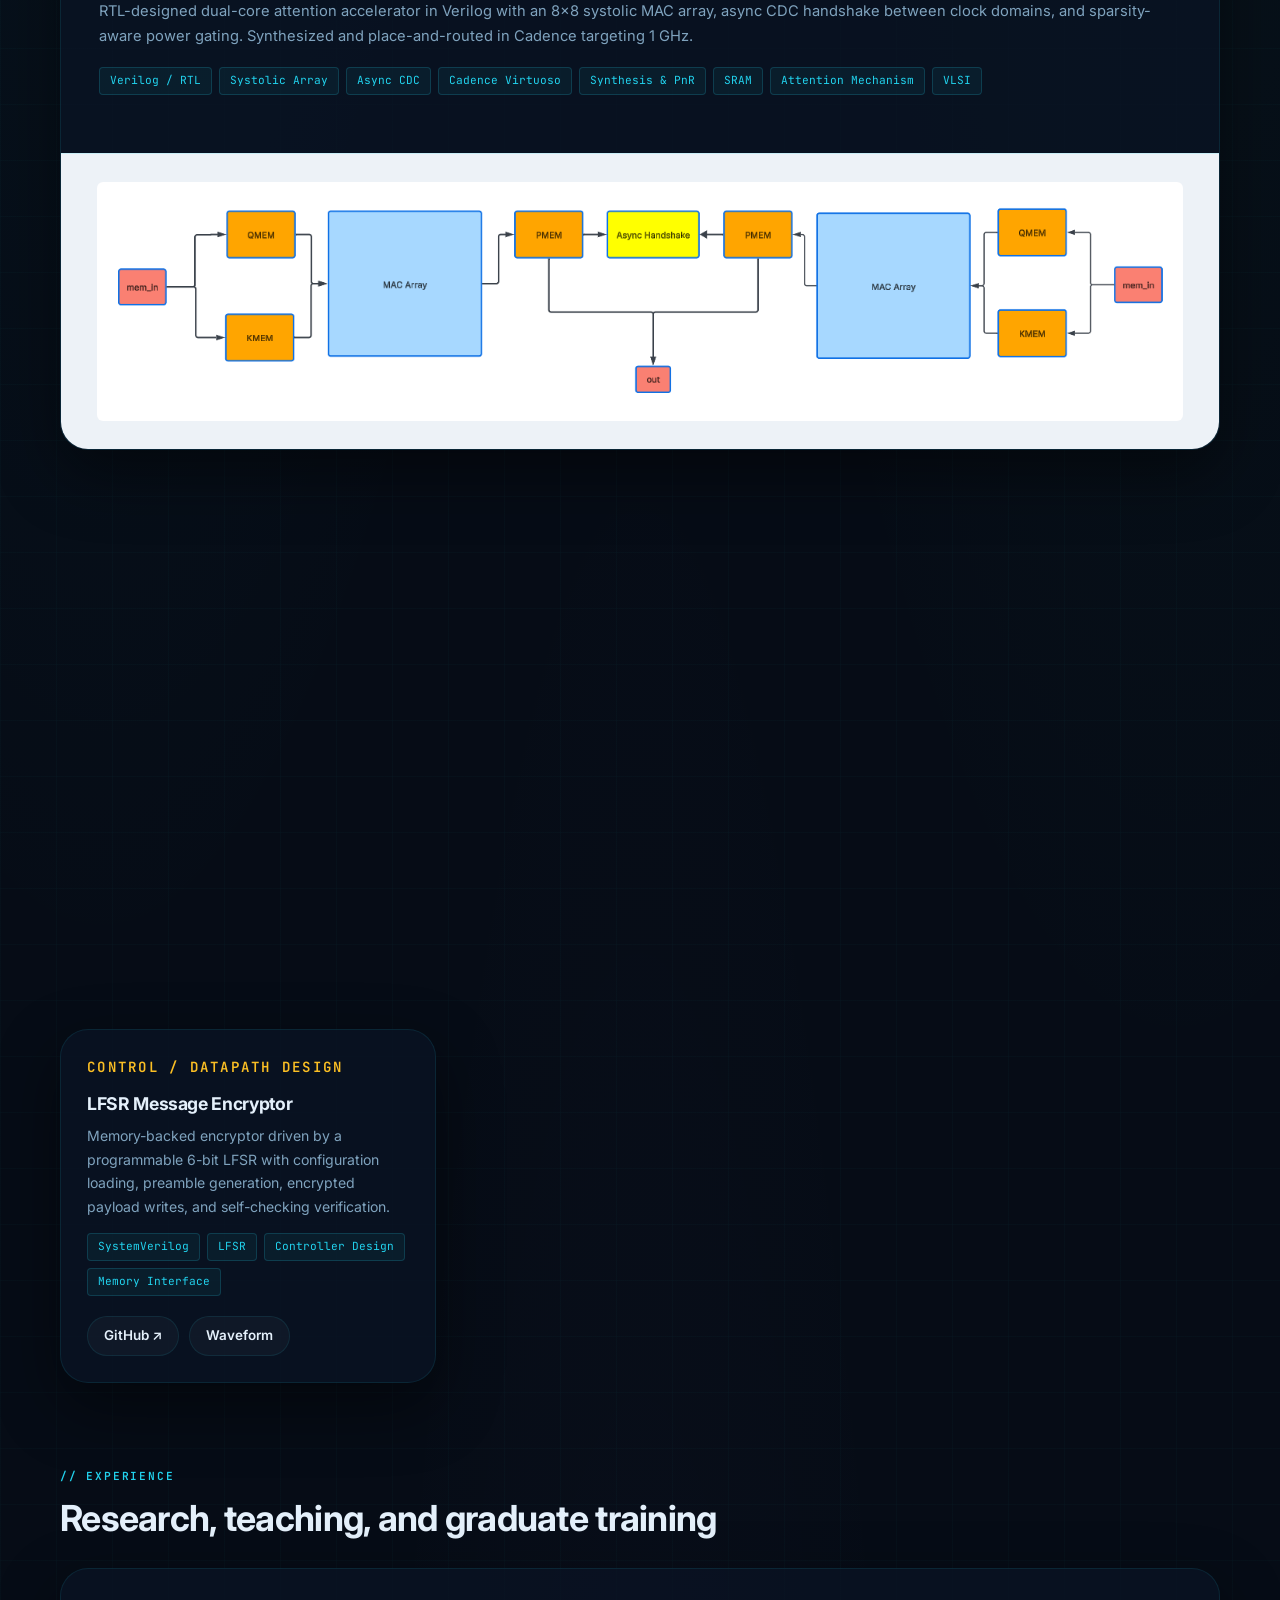
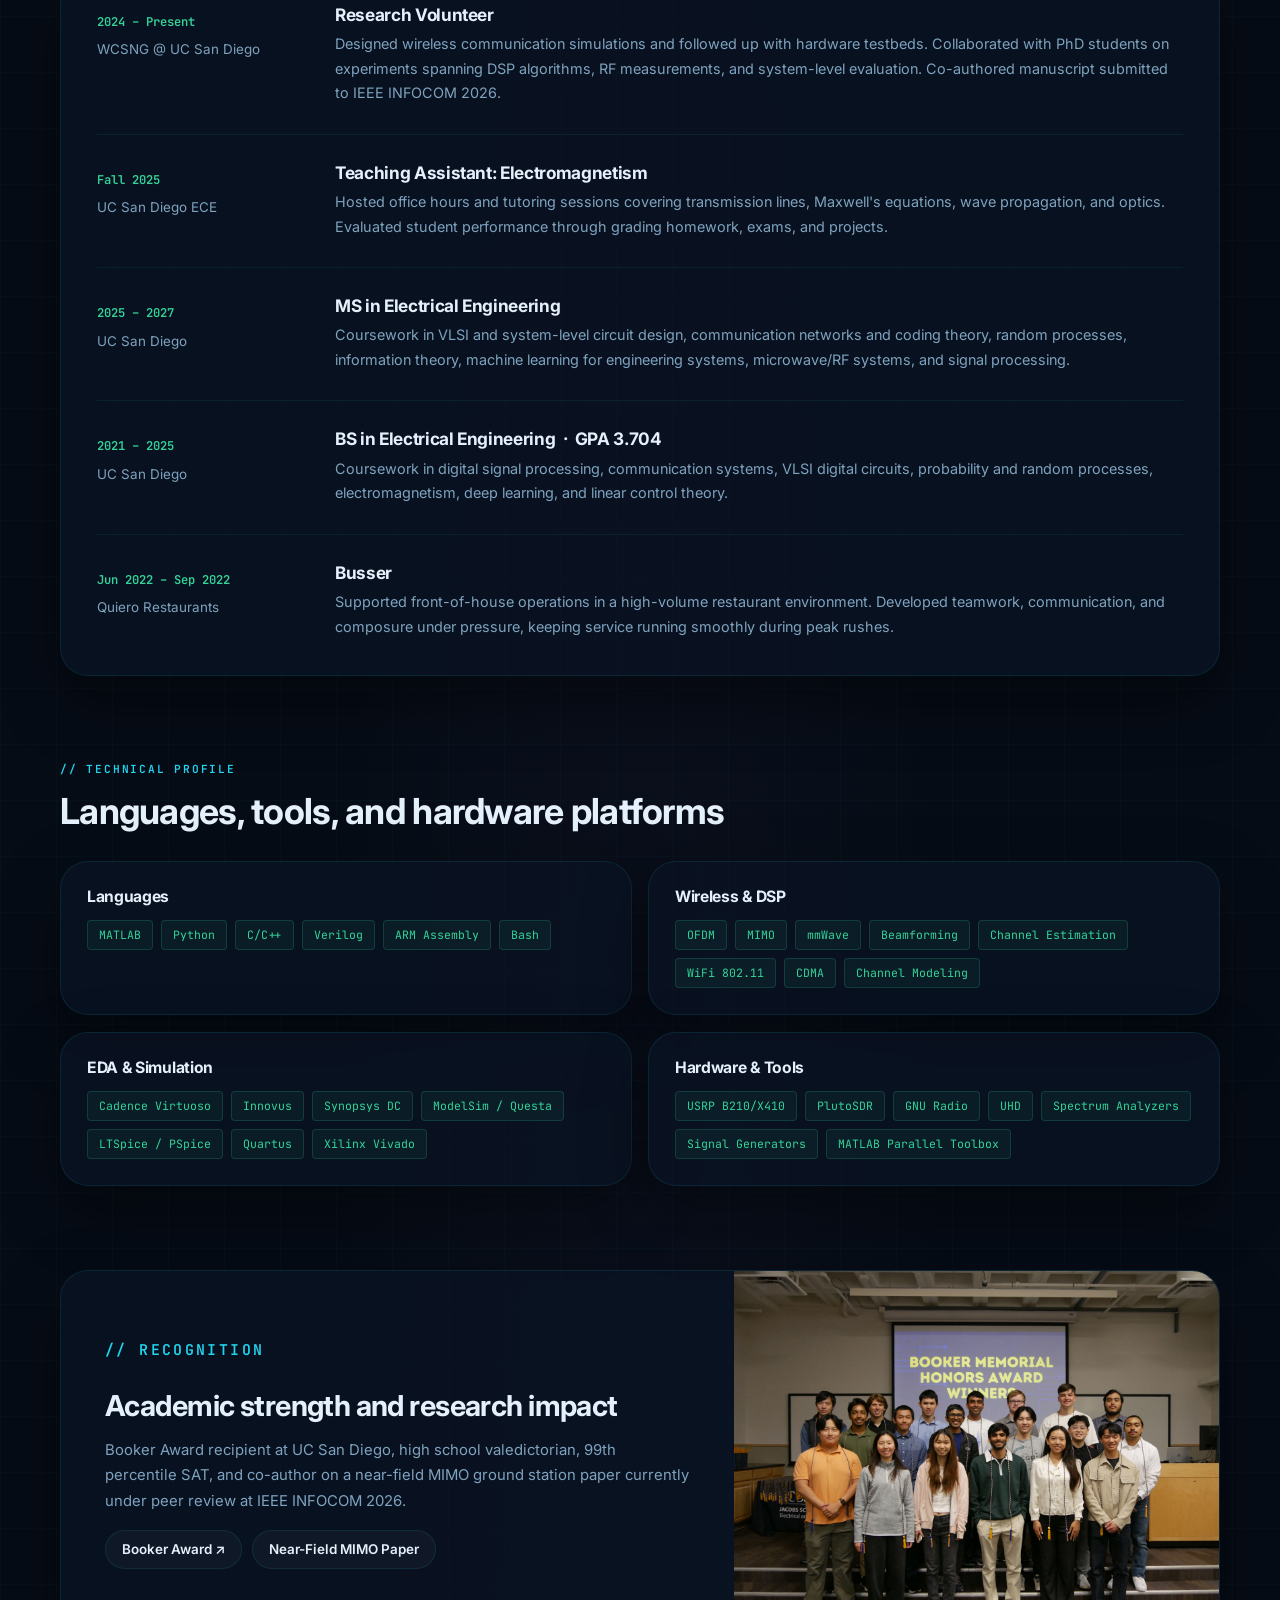
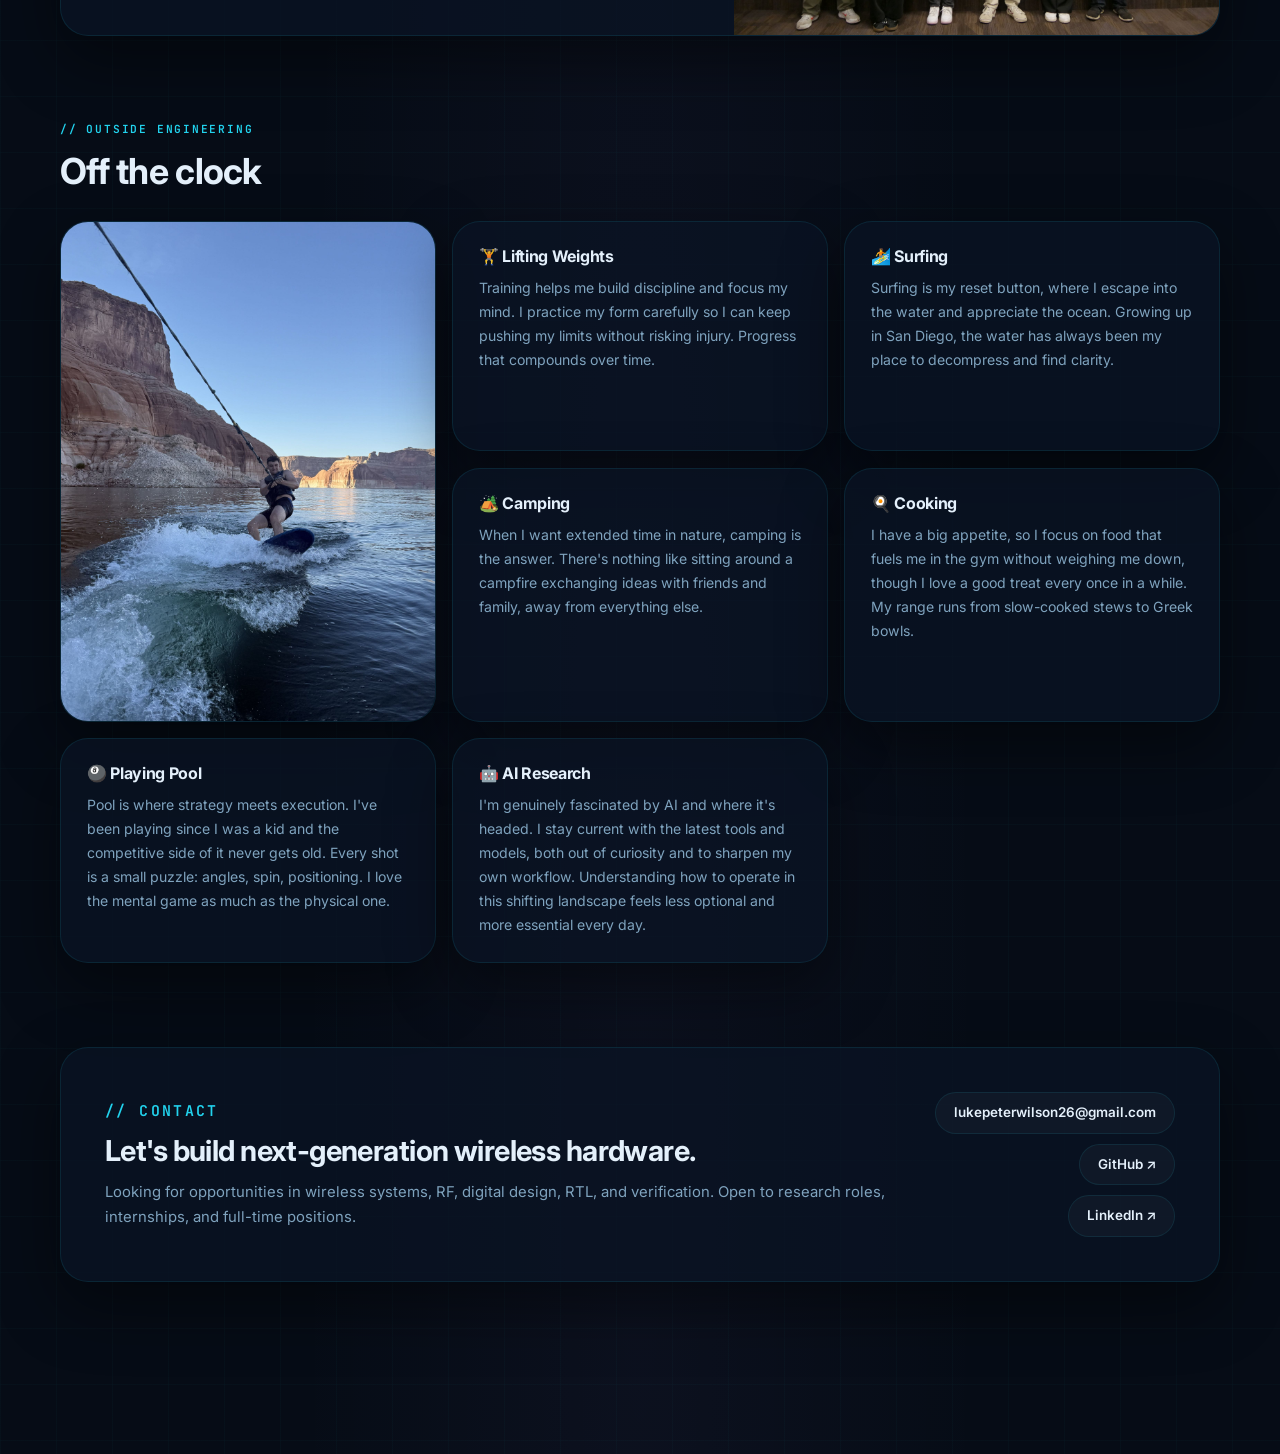
==== commit 98494cd8: "Remove Pacific Flood Fire & Mold Restoration entry Co-Authored-By: Claude Opus 4.7 <noreply@anthropi" ====
--- a/index.html
+++ b/index.html
@@ -370,23 +370,6 @@
 
             <article class="timeline-item">
               <div class="timeline-meta">
-                <span class="date-badge">Jun 2022 – Feb 2023</span>
-                <p>Pacific Flood Fire &amp; Mold Restoration</p>
-              </div>
-              <div class="timeline-body">
-                <h3>Technician Assistant</h3>
-                <p>
-                  Assisted restoration crews on active job sites handling water
-                  damage, fire cleanup, and mold remediation. Operated industrial
-                  drying and extraction equipment and learned to work efficiently
-                  under physically demanding conditions. Built a strong work ethic
-                  through hands-on, results-driven fieldwork.
-                </p>
-              </div>
-            </article>
-
-            <article class="timeline-item">
-              <div class="timeline-meta">
                 <span class="date-badge">Jun 2022 – Sep 2022</span>
                 <p>Quiero Restaurants</p>
               </div>
